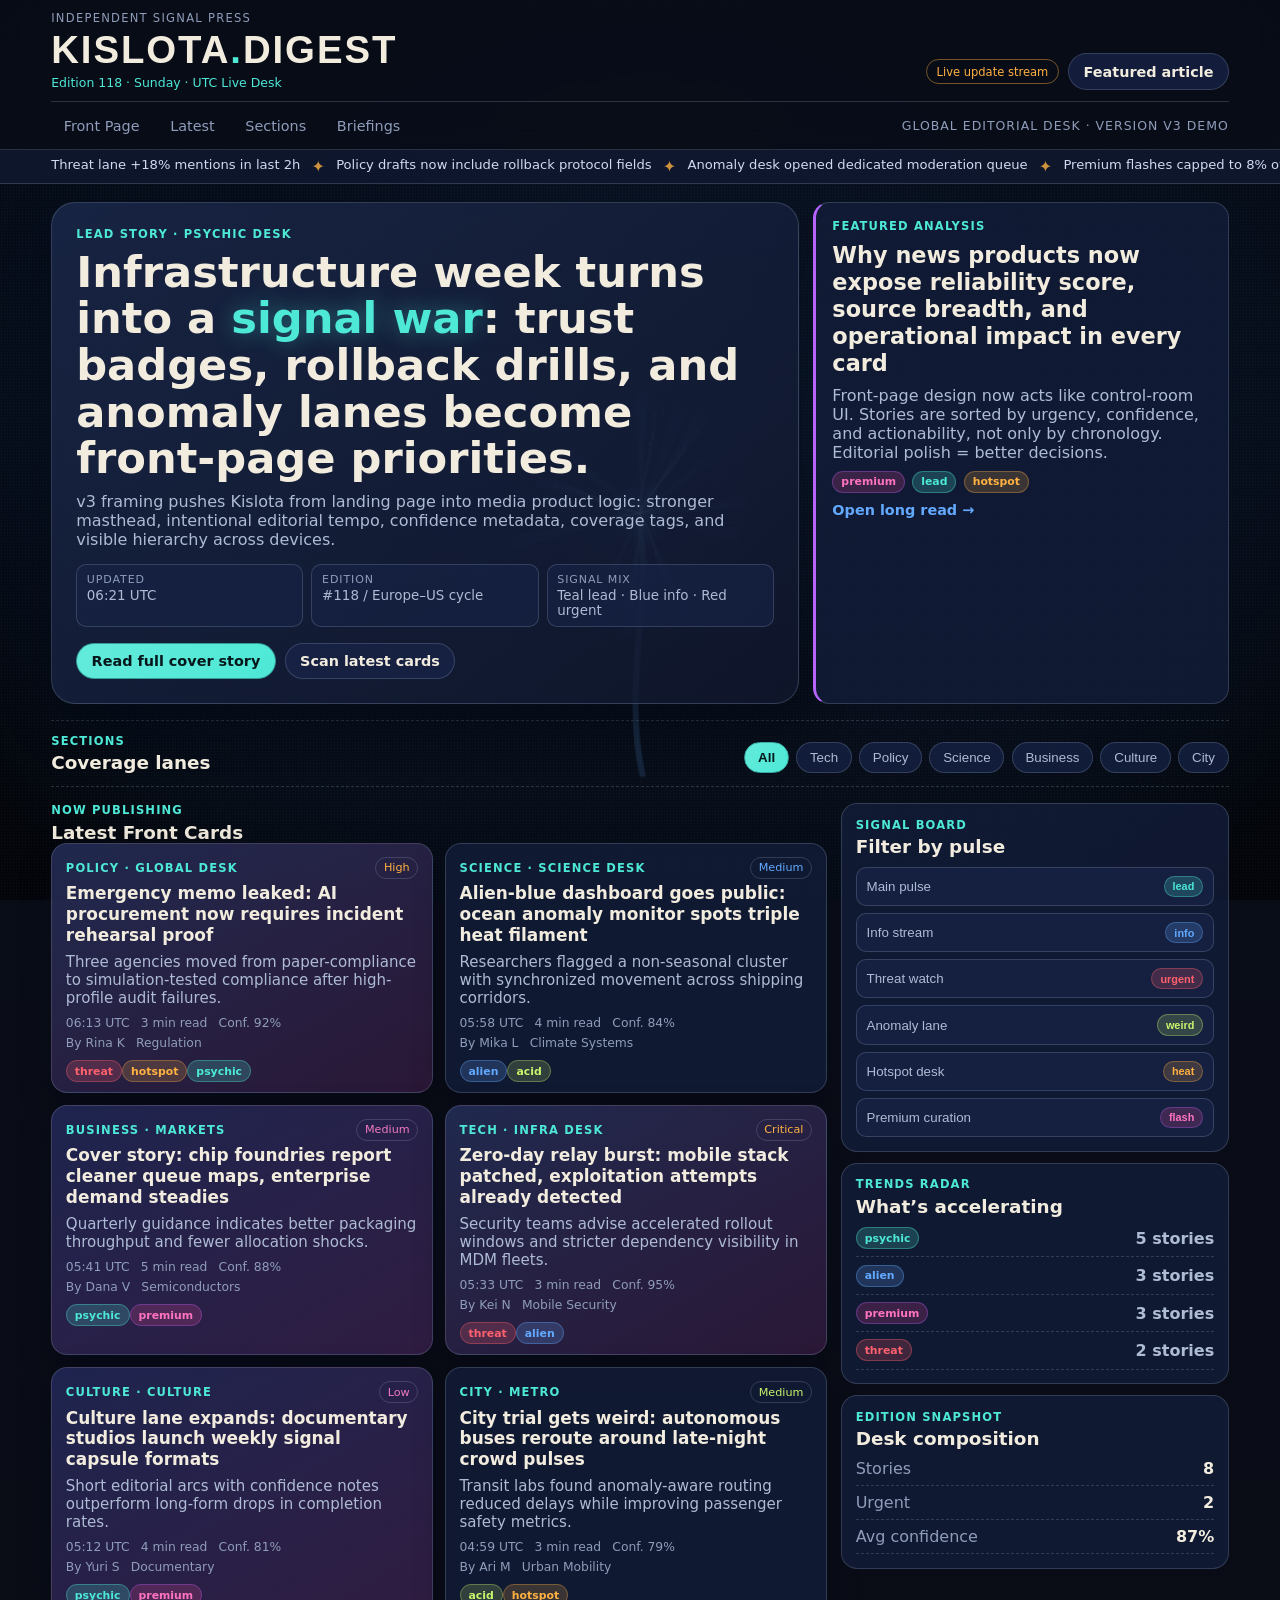
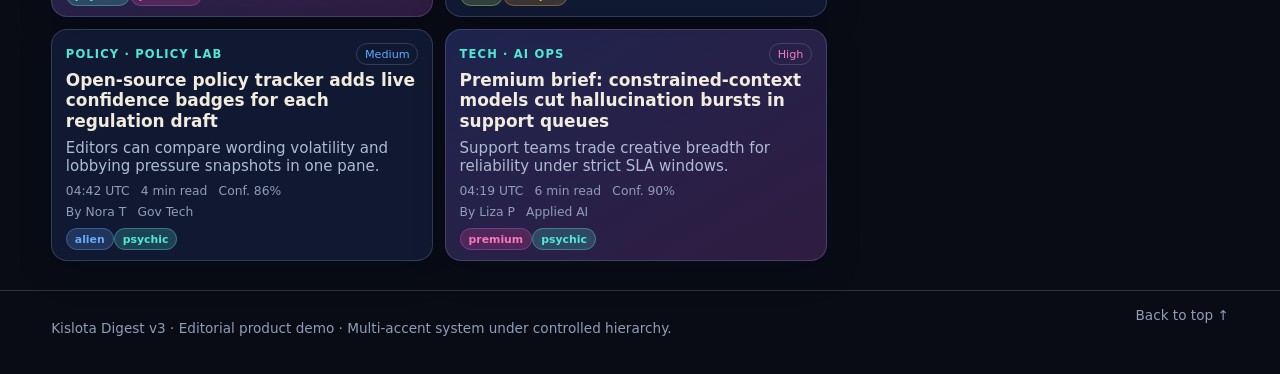
==== index.html @ f12f4a54 "feat: add signal bloom as primary home scene" ====
<!doctype html>
<html lang="en">
<head>
  <meta charset="UTF-8" />
  <meta name="viewport" content="width=device-width, initial-scale=1.0" />
  <title>Kislota Digest v3 — Editorial Front Page</title>
  <meta name="description" content="Kislota Digest v3: a branded digital magazine demo with front-page composition, signal taxonomy, and editorial rhythm." />
  <link rel="stylesheet" href="styles.css" />
</head>
<body data-bg-scene="signal-bloom" data-bg-mode="ambient" data-bg-veil="0.35">
  <div class="bg-noise" aria-hidden="true"></div>

  <header class="site-header">
    <div class="wrapper masthead">
      <a class="brand-lockup" href="#top" aria-label="Kislota Digest home">
        <span class="brand-kicker">Independent Signal Press</span>
        <span class="brand-wordmark">KISLOTA<span class="dot">.</span>DIGEST</span>
        <span class="brand-meta">Edition 118 · Sunday · UTC Live Desk</span>
      </a>

      <div class="masthead-actions">
        <span class="status-pill">Live update stream</span>
        <a class="btn btn-ghost" href="article.html">Featured article</a>
      </div>
    </div>

    <div class="wrapper strip-row">
      <nav class="top-nav" aria-label="Primary">
        <a class="nav-link" href="#front-page">Front Page</a>
        <a class="nav-link" href="#latest-grid">Latest</a>
        <a class="nav-link" href="#sections">Sections</a>
        <a class="nav-link" href="#briefings">Briefings</a>
      </nav>
      <p class="edition-note">Global editorial desk · Version v3 demo</p>
    </div>
  </header>

  <div class="ticker" aria-label="Live ticker">
    <div class="wrapper ticker-track" id="ticker-track"></div>
  </div>

  <main class="wrapper page" id="top">
    <section class="front-page" id="front-page">
      <article class="hero panel">
        <p class="kicker">Lead Story · Psychic Desk</p>
        <h1>
          Infrastructure week turns into a <span class="hero-accent">signal war</span>:
          trust badges, rollback drills, and anomaly lanes become front-page priorities.
        </h1>
        <p class="hero-deck">
          v3 framing pushes Kislota from landing page into media product logic: stronger masthead,
          intentional editorial tempo, confidence metadata, coverage tags, and visible hierarchy across devices.
        </p>

        <div class="hero-meta-grid">
          <p><span>Updated</span> 06:21 UTC</p>
          <p><span>Edition</span> #118 / Europe–US cycle</p>
          <p><span>Signal mix</span> Teal lead · Blue info · Red urgent</p>
        </div>

        <div class="hero-actions">
          <a class="btn btn-primary" href="article.html">Read full cover story</a>
          <a class="btn btn-ghost" href="#latest-grid">Scan latest cards</a>
        </div>
      </article>

      <article class="featured panel">
        <p class="kicker">Featured Analysis</p>
        <h2>Why news products now expose reliability score, source breadth, and operational impact in every card</h2>
        <p>
          Front-page design now acts like control-room UI. Stories are sorted by urgency, confidence, and actionability,
          not only by chronology. Editorial polish = better decisions.
        </p>
        <div class="meta-row">
          <span class="label premium">premium</span>
          <span class="label psychic">lead</span>
          <span class="label hotspot">hotspot</span>
        </div>
        <a class="read-more" href="article.html">Open long read →</a>
      </article>
    </section>

    <section class="sections-bar" id="sections" aria-label="Category filters">
      <div class="section-header">
        <p class="kicker">Sections</p>
        <h3>Coverage lanes</h3>
      </div>
      <div class="chips">
        <button class="chip active" data-category="All">All</button>
        <button class="chip" data-category="Tech">Tech</button>
        <button class="chip" data-category="Policy">Policy</button>
        <button class="chip" data-category="Science">Science</button>
        <button class="chip" data-category="Business">Business</button>
        <button class="chip" data-category="Culture">Culture</button>
        <button class="chip" data-category="City">City</button>
      </div>
    </section>

    <div class="main-layout">
      <section>
        <div class="section-headline">
          <p class="kicker">Now Publishing</p>
          <h3>Latest Front Cards</h3>
        </div>
        <section class="latest-grid" id="latest-grid" aria-live="polite"></section>
      </section>

      <aside class="sidebar">
        <section class="panel widget" aria-label="Signal filters">
          <p class="kicker">Signal board</p>
          <h3>Filter by pulse</h3>
          <div class="filter-list">
            <button class="filter-toggle" data-filter="psychic"><span>Main pulse</span><span class="label psychic">lead</span></button>
            <button class="filter-toggle" data-filter="alien"><span>Info stream</span><span class="label alien">info</span></button>
            <button class="filter-toggle" data-filter="threat"><span>Threat watch</span><span class="label threat">urgent</span></button>
            <button class="filter-toggle" data-filter="acid"><span>Anomaly lane</span><span class="label acid">weird</span></button>
            <button class="filter-toggle" data-filter="hotspot"><span>Hotspot desk</span><span class="label hotspot">heat</span></button>
            <button class="filter-toggle" data-filter="premium"><span>Premium curation</span><span class="label premium">flash</span></button>
          </div>
        </section>

        <section class="panel widget trends" id="briefings">
          <p class="kicker">Trends radar</p>
          <h3>What’s accelerating</h3>
          <ul id="trend-list"></ul>
        </section>

        <section class="panel widget editions">
          <p class="kicker">Edition snapshot</p>
          <h3>Desk composition</h3>
          <dl>
            <div><dt>Stories</dt><dd id="total-stories">0</dd></div>
            <div><dt>Urgent</dt><dd id="total-urgent">0</dd></div>
            <div><dt>Avg confidence</dt><dd id="avg-confidence">0%</dd></div>
          </dl>
        </section>
      </aside>
    </div>
  </main>

  <footer class="site-footer">
    <div class="wrapper footer-grid">
      <p>Kislota Digest v3 · Editorial product demo · Multi-accent system under controlled hierarchy.</p>
      <a href="#top">Back to top ↑</a>
    </div>
  </footer>

  <script src="background-engine.js"></script>
  <script src="data.js"></script>
  <script src="script.js"></script>
</body>
</html>
---- styles.css ----
:root {
  --bg: #090d18;
  --bg-soft: #121b34;
  --surface: #131d39;
  --surface-2: #182449;
  --line: rgba(170, 186, 212, 0.22);
  --line-strong: rgba(170, 186, 212, 0.45);
  --text: #aebbd4;
  --text-strong: #f2ecdf;
  --muted: #8f9dba;

  --psychic: #4de8d6;
  --alien: #63a9ff;
  --threat: #ff616e;
  --acid: #c8f56c;
  --hotspot: #ffb142;
  --violet: #b764ff;
  --magenta: #ff4f9f;

  --radius-sm: 10px;
  --radius-md: 16px;
  --radius-lg: 24px;
  --shadow: 0 18px 46px rgba(2, 6, 18, 0.45);
}

* { box-sizing: border-box; }
body {
  margin: 0;
  color: var(--text);
  font-family: Inter, "Segoe UI", system-ui, sans-serif;
  position: relative;
  background:
    radial-gradient(80% 60% at 10% 0%, color-mix(in srgb, var(--psychic) 20%, transparent), transparent 56%),
    radial-gradient(60% 50% at 94% 2%, color-mix(in srgb, var(--violet) 12%, transparent), transparent 54%),
    linear-gradient(180deg, #090d18 0%, #090c15 100%);
}

.bg-canvas {
  position: fixed;
  inset: 0;
  width: 100%;
  height: 100%;
  pointer-events: none;
  z-index: 0;
}

.bg-veil {
  --bg-veil-opacity: 0.34;
  position: fixed;
  inset: 0;
  pointer-events: none;
  z-index: 1;
  background:
    linear-gradient(180deg, rgba(4, 8, 16, calc(var(--bg-veil-opacity) + 0.04)) 0%, rgba(6, 10, 18, var(--bg-veil-opacity)) 100%),
    radial-gradient(120% 80% at 50% 14%, rgba(10, 20, 38, 0.16), rgba(8, 12, 20, 0.05) 52%, rgba(6, 10, 18, 0) 100%);
}

.bg-noise { position: fixed; inset: 0; pointer-events: none; z-index: 2; opacity: .045; background-image: radial-gradient(rgba(255,255,255,.9) .7px, transparent .7px); background-size: 3px 3px; }

.site-header,
.ticker,
main,
.site-footer {
  position: relative;
  z-index: 3;
}
.wrapper { width: min(1220px, 92vw); margin: 0 auto; }
.panel { border: 1px solid var(--line); border-radius: var(--radius-md); background: color-mix(in srgb, var(--surface) 82%, transparent); }
a { color: inherit; text-decoration: none; }

.site-header { position: sticky; top: 0; z-index: 50; backdrop-filter: blur(12px); background: color-mix(in srgb, #090d18 82%, transparent); border-bottom: 1px solid var(--line); }
.masthead { display: flex; justify-content: space-between; align-items: end; gap: 1rem; min-height: 92px; padding: .7rem 0; }
.brand-lockup { display: grid; gap: .18rem; }
.brand-kicker { font-size: .72rem; letter-spacing: .11em; text-transform: uppercase; color: var(--muted); }
.brand-wordmark { font-family: "Space Grotesk", Inter, sans-serif; font-size: clamp(1.4rem, 4vw, 2.4rem); letter-spacing: .05em; color: var(--text-strong); font-weight: 800; }
.dot { color: var(--psychic); }
.brand-meta { font-size: .78rem; color: var(--psychic); }
.masthead-actions { display: flex; align-items: center; gap: .6rem; }
.status-pill { font-size: .72rem; color: var(--hotspot); border: 1px solid color-mix(in srgb, var(--hotspot) 44%, transparent); padding: .28rem .58rem; border-radius: 999px; }

.strip-row { display: flex; justify-content: space-between; align-items: center; gap: 1rem; min-height: 48px; border-top: 1px solid var(--line); }
.top-nav { display: flex; gap: .35rem; flex-wrap: wrap; }
.nav-link { font-size: .9rem; color: var(--muted); border: 1px solid transparent; border-radius: 999px; padding: .4rem .72rem; transition: .17s ease; }
.nav-link:hover { color: var(--text-strong); border-color: var(--line-strong); background: color-mix(in srgb, var(--surface-2) 65%, transparent); }
.edition-note { margin: 0; font-size: .78rem; text-transform: uppercase; letter-spacing: .08em; color: var(--muted); }

.ticker { border-bottom: 1px solid var(--line); background: color-mix(in srgb, #121a33 75%, transparent); overflow: hidden; }
.ticker-track { display: flex; white-space: nowrap; gap: .7rem; padding: .44rem 0; animation: ticker 28s linear infinite; }
.ticker-item { font-size: .82rem; color: #d0daf1; }
.ticker-sep { color: var(--hotspot); opacity: .8; }
@keyframes ticker { from { transform: translateX(0); } to { transform: translateX(-50%); } }

.page { padding: 1.1rem 0 1.8rem; }
.front-page { display: grid; grid-template-columns: minmax(0, 1.8fr) minmax(280px, 1fr); gap: .9rem; margin-bottom: 1rem; }
.hero { padding: clamp(1rem, 2.4vw, 1.5rem); border-radius: var(--radius-lg); box-shadow: var(--shadow); background: linear-gradient(140deg, color-mix(in srgb, #1a2748 88%, transparent), color-mix(in srgb, #10172d 83%, transparent)); }
.kicker { margin: 0; font-size: .72rem; letter-spacing: .1em; text-transform: uppercase; color: var(--psychic); font-weight: 700; }
.hero h1 { margin: .5rem 0 .65rem; font-size: clamp(1.5rem, 3.7vw, 2.7rem); line-height: 1.08; color: var(--text-strong); max-width: 24ch; }
.hero-accent { color: var(--psychic); text-shadow: 0 0 22px color-mix(in srgb, var(--psychic) 40%, transparent); }
.hero-deck { margin: 0 0 .9rem; max-width: 68ch; }
.hero-meta-grid { display: grid; grid-template-columns: repeat(3, minmax(0,1fr)); gap: .5rem; margin-bottom: .95rem; }
.hero-meta-grid p { margin: 0; font-size: .84rem; border: 1px solid var(--line); border-radius: var(--radius-sm); padding: .5rem .6rem; background: color-mix(in srgb, var(--surface-2) 60%, transparent); }
.hero-meta-grid span { display: block; color: var(--muted); font-size: .69rem; text-transform: uppercase; letter-spacing: .08em; margin-bottom: .16rem; }
.hero-actions { display: flex; flex-wrap: wrap; gap: .56rem; }

.featured { padding: 1rem; display: flex; flex-direction: column; gap: .58rem; border-left: 3px solid var(--violet); }
.featured h2 { margin: 0; font-size: clamp(1.1rem, 2.5vw, 1.4rem); line-height: 1.2; color: var(--text-strong); }
.featured p { margin: 0; }
.meta-row { display: flex; flex-wrap: wrap; gap: .45rem; align-items: center; }
.read-more { color: var(--alien); font-weight: 700; font-size: .9rem; }

.section-header h3, .section-headline h3, .widget h3 { margin: .28rem 0 0; color: var(--text-strong); font-size: 1.15rem; }
.sections-bar { display: flex; justify-content: space-between; gap: 1rem; align-items: end; border-top: 1px dashed var(--line); border-bottom: 1px dashed var(--line); padding: .8rem 0; margin-bottom: 1rem; }
.chips { display: flex; flex-wrap: wrap; gap: .45rem; }
.chip { cursor: pointer; border: 1px solid var(--line); border-radius: 999px; padding: .46rem .8rem; color: var(--text); background: color-mix(in srgb, var(--surface-2) 70%, transparent); transition: .16s ease; }
.chip:hover { transform: translateY(-1px); border-color: color-mix(in srgb, var(--alien) 45%, var(--line)); }
.chip.active { background: linear-gradient(120deg, color-mix(in srgb, var(--psychic) 88%, white), var(--psychic)); color: #04171a; border-color: color-mix(in srgb, var(--psychic) 65%, #183a40); font-weight: 700; }

.main-layout { display: grid; grid-template-columns: minmax(0,2fr) minmax(290px,1fr); gap: .9rem; }
.latest-grid { display: grid; grid-template-columns: repeat(2, minmax(0,1fr)); gap: .75rem; }
.card { padding: .85rem; min-height: 230px; transition: .18s ease; box-shadow: 0 11px 30px rgba(3,8,22,.34); }
.card:hover { transform: translateY(-3px); border-color: color-mix(in srgb, var(--psychic) 45%, var(--line)); }
.card-top { display: flex; justify-content: space-between; align-items: center; gap: .5rem; margin-bottom: .3rem; }
.card h4 { margin: 0 0 .45rem; color: var(--text-strong); line-height: 1.23; font-size: 1.06rem; }
.deck { margin: 0 0 .55rem; font-size: .94rem; }
.meta-line { display: flex; flex-wrap: wrap; gap: .48rem .7rem; font-size: .77rem; color: var(--muted); margin-bottom: .4rem; }
.meta-line.compact { margin-bottom: .55rem; }
.signal-badge { font-size: .7rem; padding: .2rem .48rem; border-radius: 999px; border: 1px solid var(--line); color: var(--hotspot); }

.tone-urgent { background: linear-gradient(150deg, color-mix(in srgb, #242f5a 84%, transparent), color-mix(in srgb, #341b40 78%, transparent)); }
.tone-info .signal-badge { color: var(--alien); }
.tone-weird .signal-badge { color: var(--acid); }
.tone-premium { background: linear-gradient(150deg, color-mix(in srgb, #21295a 84%, transparent), color-mix(in srgb, #3b214e 78%, transparent)); }
.tone-premium .signal-badge { color: #f17ac1; }

.sidebar { display: grid; gap: .7rem; align-content: start; }
.widget { padding: .85rem; }
.filter-list { display: grid; gap: .45rem; margin-top: .6rem; }
.filter-toggle { display: flex; justify-content: space-between; align-items: center; gap: .6rem; cursor: pointer; border: 1px solid var(--line); border-radius: var(--radius-sm); padding: .5rem .62rem; background: color-mix(in srgb, var(--surface-2) 72%, transparent); color: var(--text); transition: .16s ease; }
.filter-toggle:hover { transform: translateY(-1px); border-color: color-mix(in srgb, var(--alien) 42%, var(--line)); }
.filter-toggle.active { border-color: color-mix(in srgb, var(--psychic) 68%, var(--line)); box-shadow: inset 0 0 0 1px color-mix(in srgb, var(--psychic) 26%, transparent); }

.trends ul { list-style: none; padding: 0; margin: .65rem 0 0; display: grid; gap: .45rem; }
.trends li { display: flex; justify-content: space-between; align-items: center; gap: .6rem; border-bottom: 1px dashed var(--line); padding-bottom: .45rem; }
.editions dl { margin: .62rem 0 0; display: grid; gap: .45rem; }
.editions div { display: flex; justify-content: space-between; border-bottom: 1px dashed var(--line); padding-bottom: .42rem; }
.editions dt { color: var(--muted); }
.editions dd { margin: 0; color: var(--text-strong); font-weight: 700; }

.label { font-size: .68rem; border-radius: 999px; padding: .22rem .5rem; border: 1px solid transparent; font-weight: 700; text-transform: lowercase; }
.psychic { color: var(--psychic); background: color-mix(in srgb, var(--psychic) 20%, transparent); border-color: color-mix(in srgb, var(--psychic) 35%, transparent); }
.alien { color: var(--alien); background: color-mix(in srgb, var(--alien) 20%, transparent); border-color: color-mix(in srgb, var(--alien) 35%, transparent); }
.threat { color: var(--threat); background: color-mix(in srgb, var(--threat) 20%, transparent); border-color: color-mix(in srgb, var(--threat) 35%, transparent); }
.acid { color: var(--acid); background: color-mix(in srgb, var(--acid) 18%, transparent); border-color: color-mix(in srgb, var(--acid) 32%, transparent); }
.hotspot { color: var(--hotspot); background: color-mix(in srgb, var(--hotspot) 18%, transparent); border-color: color-mix(in srgb, var(--hotspot) 32%, transparent); }
.premium { color: #ff74bf; background: color-mix(in srgb, var(--magenta) 18%, transparent); border-color: color-mix(in srgb, var(--violet) 32%, transparent); }

.btn { border: 1px solid var(--line); border-radius: 999px; padding: .58rem .9rem; font-size: .9rem; font-weight: 700; display: inline-flex; align-items: center; justify-content: center; gap: .4rem; transition: .16s ease; }
.btn-primary { color: #05171a; background: linear-gradient(130deg, color-mix(in srgb, var(--psychic) 88%, white), var(--psychic)); border-color: color-mix(in srgb, var(--psychic) 58%, #153740); }
.btn-primary:hover { transform: translateY(-1px); }
.btn-ghost { color: var(--text-strong); background: color-mix(in srgb, var(--surface-2) 75%, transparent); }
.btn-ghost:hover { border-color: color-mix(in srgb, var(--alien) 38%, var(--line)); }

.site-footer { border-top: 1px solid var(--line); padding: 1rem 0 1.5rem; }
.footer-grid { display: flex; justify-content: space-between; gap: 1rem; color: var(--muted); font-size: .85rem; }

.article-page { padding: 1.1rem 0 2rem; }
.article-card { padding: 1.1rem; max-width: 860px; margin: 0 auto; }
.article-card h1 { color: var(--text-strong); line-height: 1.12; margin: .45rem 0 .65rem; }
.article-deck { color: #c4d3e9; max-width: 68ch; }
.article-time { margin-left: .2rem; color: var(--muted); font-size: .8rem; }
.article-content h2 { margin: 1rem 0 .45rem; color: var(--text-strong); }
.article-content p { margin: 0; }

@media (max-width: 1040px) {
  .front-page, .main-layout { grid-template-columns: 1fr; }
  .hero-meta-grid { grid-template-columns: 1fr; }
}
@media (max-width: 760px) {
  .masthead { align-items: start; flex-direction: column; }
  .strip-row { flex-direction: column; align-items: start; padding-bottom: .5rem; }
  .top-nav { width: 100%; overflow-x: auto; flex-wrap: nowrap; }
  .latest-grid { grid-template-columns: 1fr; }
  .sections-bar { flex-direction: column; align-items: start; }
  .ticker-track { animation-duration: 36s; }
  .card { min-height: 0; }
}
@media (prefers-reduced-motion: reduce) {
  * { animation-duration: .01ms !important; transition-duration: .01ms !important; }
}
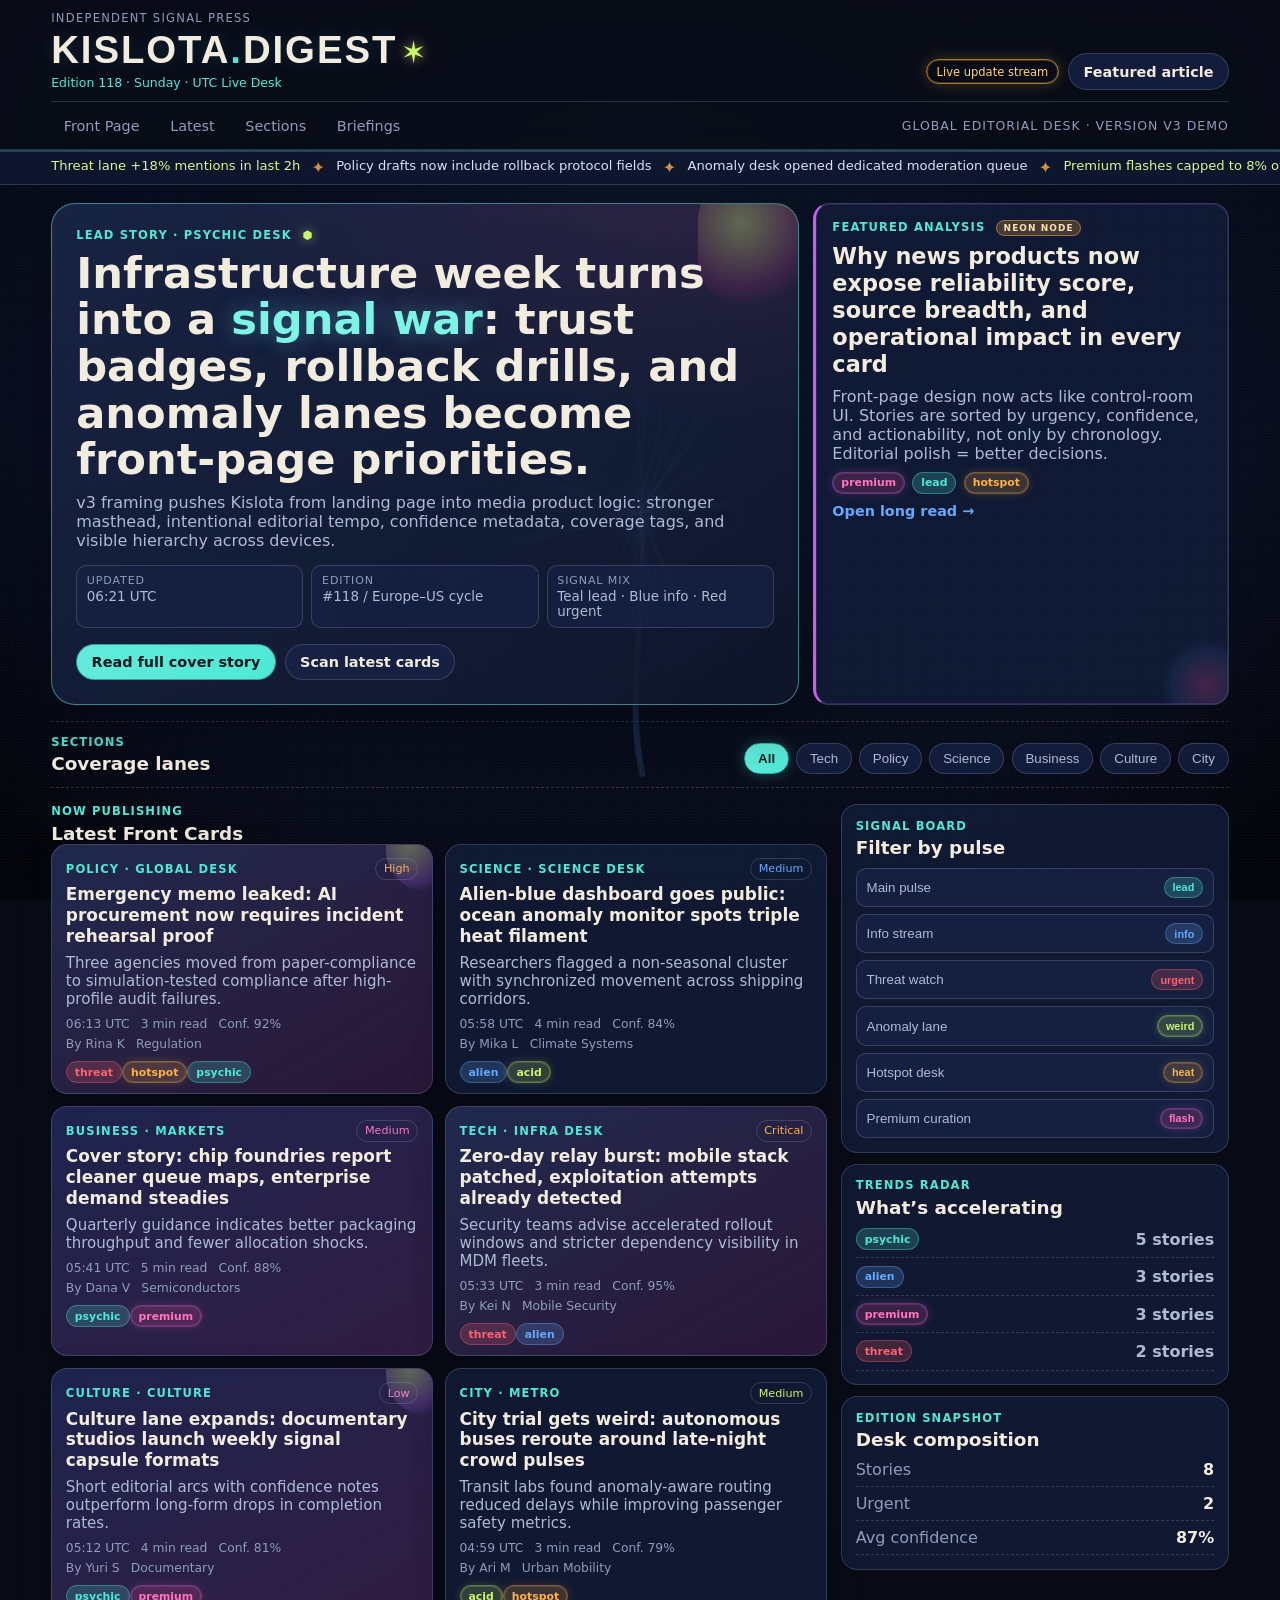
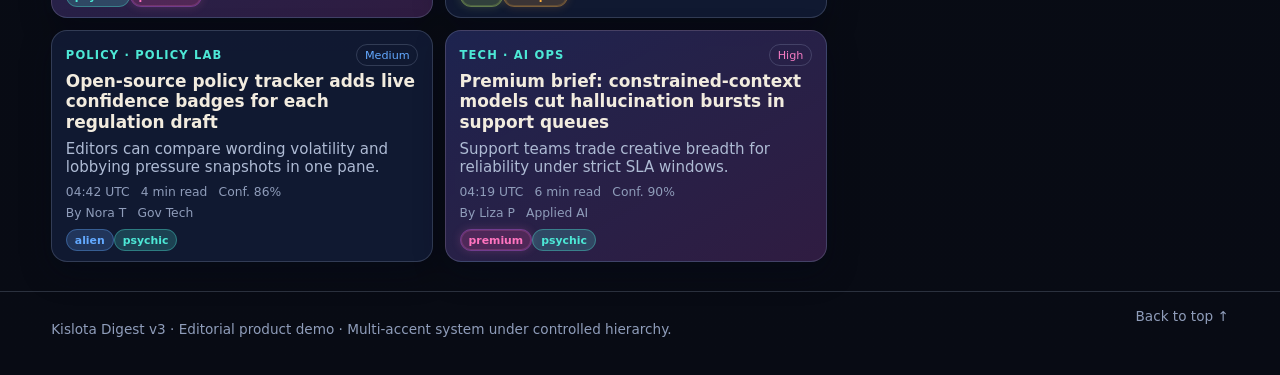
==== commit 3ca79f08: "feat: document visual dna and retune homepage accents" ====
--- a/index.html
+++ b/index.html
@@ -7,14 +7,14 @@
   <meta name="description" content="Kislota Digest v3: a branded digital magazine demo with front-page composition, signal taxonomy, and editorial rhythm." />
   <link rel="stylesheet" href="styles.css" />
 </head>
-<body data-bg-scene="signal-bloom" data-bg-mode="ambient" data-bg-veil="0.35">
+<body class="homepage" data-bg-scene="signal-bloom" data-bg-mode="ambient" data-bg-veil="0.33">
   <div class="bg-noise" aria-hidden="true"></div>
 
   <header class="site-header">
     <div class="wrapper masthead">
       <a class="brand-lockup" href="#top" aria-label="Kislota Digest home">
         <span class="brand-kicker">Independent Signal Press</span>
-        <span class="brand-wordmark">KISLOTA<span class="dot">.</span>DIGEST</span>
+        <span class="brand-wordmark">KISLOTA<span class="dot">.</span>DIGEST<span class="wordmark-pulse" aria-hidden="true">✶</span></span>
         <span class="brand-meta">Edition 118 · Sunday · UTC Live Desk</span>
       </a>
 
@@ -42,7 +42,7 @@
   <main class="wrapper page" id="top">
     <section class="front-page" id="front-page">
       <article class="hero panel">
-        <p class="kicker">Lead Story · Psychic Desk</p>
+        <p class="kicker">Lead Story · Psychic Desk <span class="kicker-blip" aria-hidden="true">⬢</span></p>
         <h1>
           Infrastructure week turns into a <span class="hero-accent">signal war</span>:
           trust badges, rollback drills, and anomaly lanes become front-page priorities.
@@ -65,7 +65,7 @@
       </article>
 
       <article class="featured panel">
-        <p class="kicker">Featured Analysis</p>
+        <p class="kicker">Featured Analysis <span class="strange-pin" aria-hidden="true">neon node</span></p>
         <h2>Why news products now expose reliability score, source breadth, and operational impact in every card</h2>
         <p>
           Front-page design now acts like control-room UI. Stories are sorted by urgency, confidence, and actionability,
--- a/styles.css
+++ b/styles.css
@@ -35,6 +35,13 @@
     linear-gradient(180deg, #090d18 0%, #090c15 100%);
 }
 
+.homepage {
+  background:
+    radial-gradient(70% 56% at 8% -2%, color-mix(in srgb, var(--psychic) 26%, transparent), transparent 58%),
+    radial-gradient(44% 42% at 92% 3%, color-mix(in srgb, var(--magenta) 14%, transparent), transparent 57%),
+    linear-gradient(180deg, #080c16 0%, #080b14 100%);
+}
+
 .bg-canvas {
   position: fixed;
   inset: 0;
@@ -73,10 +80,26 @@
 .brand-lockup { display: grid; gap: .18rem; }
 .brand-kicker { font-size: .72rem; letter-spacing: .11em; text-transform: uppercase; color: var(--muted); }
 .brand-wordmark { font-family: "Space Grotesk", Inter, sans-serif; font-size: clamp(1.4rem, 4vw, 2.4rem); letter-spacing: .05em; color: var(--text-strong); font-weight: 800; }
+.homepage .brand-wordmark {
+  text-shadow: 0 0 18px rgba(88, 214, 255, 0.16);
+}
+.wordmark-pulse {
+  display: inline-block;
+  margin-left: .36rem;
+  font-size: .62em;
+  color: var(--acid);
+  text-shadow: 0 0 12px color-mix(in srgb, var(--acid) 58%, transparent), 0 0 22px color-mix(in srgb, var(--magenta) 36%, transparent);
+  transform: translateY(-.08em);
+}
 .dot { color: var(--psychic); }
 .brand-meta { font-size: .78rem; color: var(--psychic); }
 .masthead-actions { display: flex; align-items: center; gap: .6rem; }
 .status-pill { font-size: .72rem; color: var(--hotspot); border: 1px solid color-mix(in srgb, var(--hotspot) 44%, transparent); padding: .28rem .58rem; border-radius: 999px; }
+.homepage .status-pill {
+  color: #ffd37a;
+  border-color: color-mix(in srgb, var(--hotspot) 66%, transparent);
+  box-shadow: inset 0 0 0 1px color-mix(in srgb, var(--hotspot) 24%, transparent), 0 0 15px rgba(255, 177, 66, 0.22);
+}
 
 .strip-row { display: flex; justify-content: space-between; align-items: center; gap: 1rem; min-height: 48px; border-top: 1px solid var(--line); }
 .top-nav { display: flex; gap: .35rem; flex-wrap: wrap; }
@@ -85,7 +108,15 @@
 .edition-note { margin: 0; font-size: .78rem; text-transform: uppercase; letter-spacing: .08em; color: var(--muted); }
 
 .ticker { border-bottom: 1px solid var(--line); background: color-mix(in srgb, #121a33 75%, transparent); overflow: hidden; }
+.homepage .ticker {
+  border-top: 1px solid color-mix(in srgb, var(--psychic) 28%, transparent);
+  box-shadow: inset 0 1px 0 color-mix(in srgb, var(--psychic) 22%, transparent);
+}
 .ticker-track { display: flex; white-space: nowrap; gap: .7rem; padding: .44rem 0; animation: ticker 28s linear infinite; }
+.homepage .ticker-item {
+  color: #d6e2ff;
+}
+.homepage .ticker-item:nth-child(6n + 1) { color: color-mix(in srgb, var(--acid) 72%, white); }
 .ticker-item { font-size: .82rem; color: #d0daf1; }
 .ticker-sep { color: var(--hotspot); opacity: .8; }
 @keyframes ticker { from { transform: translateX(0); } to { transform: translateX(-50%); } }
@@ -93,9 +124,38 @@
 .page { padding: 1.1rem 0 1.8rem; }
 .front-page { display: grid; grid-template-columns: minmax(0, 1.8fr) minmax(280px, 1fr); gap: .9rem; margin-bottom: 1rem; }
 .hero { padding: clamp(1rem, 2.4vw, 1.5rem); border-radius: var(--radius-lg); box-shadow: var(--shadow); background: linear-gradient(140deg, color-mix(in srgb, #1a2748 88%, transparent), color-mix(in srgb, #10172d 83%, transparent)); }
+.homepage .hero {
+  position: relative;
+  overflow: hidden;
+  border-color: color-mix(in srgb, var(--psychic) 38%, var(--line));
+  background:
+    radial-gradient(140% 90% at 102% -12%, color-mix(in srgb, var(--magenta) 13%, transparent), transparent 64%),
+    linear-gradient(140deg, color-mix(in srgb, #1a2748 88%, transparent), color-mix(in srgb, #10172d 83%, transparent));
+}
+.homepage .hero::after {
+  content: "";
+  position: absolute;
+  top: -24px;
+  right: -24px;
+  width: 124px;
+  height: 124px;
+  border-radius: 38% 62% 58% 42%;
+  background: radial-gradient(circle at 35% 35%, rgba(203, 245, 108, 0.34), rgba(255, 79, 159, 0.12) 54%, transparent 74%);
+  filter: blur(0.4px);
+  pointer-events: none;
+}
 .kicker { margin: 0; font-size: .72rem; letter-spacing: .1em; text-transform: uppercase; color: var(--psychic); font-weight: 700; }
+.kicker-blip {
+  color: var(--acid);
+  margin-left: .35rem;
+  text-shadow: 0 0 12px color-mix(in srgb, var(--acid) 60%, transparent);
+}
 .hero h1 { margin: .5rem 0 .65rem; font-size: clamp(1.5rem, 3.7vw, 2.7rem); line-height: 1.08; color: var(--text-strong); max-width: 24ch; }
 .hero-accent { color: var(--psychic); text-shadow: 0 0 22px color-mix(in srgb, var(--psychic) 40%, transparent); }
+.homepage .hero-accent {
+  color: #7df4e4;
+  text-shadow: 0 0 22px rgba(77, 232, 214, 0.34), 0 0 32px rgba(183, 100, 255, 0.16);
+}
 .hero-deck { margin: 0 0 .9rem; max-width: 68ch; }
 .hero-meta-grid { display: grid; grid-template-columns: repeat(3, minmax(0,1fr)); gap: .5rem; margin-bottom: .95rem; }
 .hero-meta-grid p { margin: 0; font-size: .84rem; border: 1px solid var(--line); border-radius: var(--radius-sm); padding: .5rem .6rem; background: color-mix(in srgb, var(--surface-2) 60%, transparent); }
@@ -103,6 +163,32 @@
 .hero-actions { display: flex; flex-wrap: wrap; gap: .56rem; }
 
 .featured { padding: 1rem; display: flex; flex-direction: column; gap: .58rem; border-left: 3px solid var(--violet); }
+.homepage .featured {
+  position: relative;
+  overflow: hidden;
+  border-left-color: color-mix(in srgb, var(--violet) 78%, var(--magenta));
+  box-shadow: inset 0 0 0 1px color-mix(in srgb, var(--violet) 16%, transparent);
+}
+.homepage .featured::before {
+  content: "";
+  position: absolute;
+  inset: auto -26px -28px auto;
+  width: 94px;
+  height: 94px;
+  border-radius: 999px;
+  background: radial-gradient(circle, rgba(255, 79, 159, 0.22), rgba(99, 169, 255, 0.08) 52%, transparent 70%);
+  pointer-events: none;
+}
+.strange-pin {
+  margin-left: .35rem;
+  padding: .12rem .4rem;
+  border-radius: 999px;
+  font-size: .56rem;
+  letter-spacing: .12em;
+  color: #ffe0a7;
+  background: color-mix(in srgb, var(--hotspot) 22%, transparent);
+  border: 1px solid color-mix(in srgb, var(--hotspot) 46%, transparent);
+}
 .featured h2 { margin: 0; font-size: clamp(1.1rem, 2.5vw, 1.4rem); line-height: 1.2; color: var(--text-strong); }
 .featured p { margin: 0; }
 .meta-row { display: flex; flex-wrap: wrap; gap: .45rem; align-items: center; }
@@ -114,10 +200,26 @@
 .chip { cursor: pointer; border: 1px solid var(--line); border-radius: 999px; padding: .46rem .8rem; color: var(--text); background: color-mix(in srgb, var(--surface-2) 70%, transparent); transition: .16s ease; }
 .chip:hover { transform: translateY(-1px); border-color: color-mix(in srgb, var(--alien) 45%, var(--line)); }
 .chip.active { background: linear-gradient(120deg, color-mix(in srgb, var(--psychic) 88%, white), var(--psychic)); color: #04171a; border-color: color-mix(in srgb, var(--psychic) 65%, #183a40); font-weight: 700; }
+.homepage .chip.active {
+  box-shadow: 0 0 14px color-mix(in srgb, var(--psychic) 30%, transparent);
+}
 
 .main-layout { display: grid; grid-template-columns: minmax(0,2fr) minmax(290px,1fr); gap: .9rem; }
 .latest-grid { display: grid; grid-template-columns: repeat(2, minmax(0,1fr)); gap: .75rem; }
 .card { padding: .85rem; min-height: 230px; transition: .18s ease; box-shadow: 0 11px 30px rgba(3,8,22,.34); }
+.homepage .latest-grid .card { position: relative; overflow: hidden; }
+.homepage .latest-grid .card:nth-child(1)::after,
+.homepage .latest-grid .card:nth-child(5)::after {
+  content: "";
+  position: absolute;
+  width: 68px;
+  height: 68px;
+  right: -22px;
+  top: -22px;
+  border-radius: 20px 60px 28px 52px;
+  background: radial-gradient(circle at 34% 34%, rgba(200, 245, 108, 0.34), rgba(183, 100, 255, 0.18) 58%, transparent 76%);
+  pointer-events: none;
+}
 .card:hover { transform: translateY(-3px); border-color: color-mix(in srgb, var(--psychic) 45%, var(--line)); }
 .card-top { display: flex; justify-content: space-between; align-items: center; gap: .5rem; margin-bottom: .3rem; }
 .card h4 { margin: 0 0 .45rem; color: var(--text-strong); line-height: 1.23; font-size: 1.06rem; }
@@ -153,6 +255,12 @@
 .acid { color: var(--acid); background: color-mix(in srgb, var(--acid) 18%, transparent); border-color: color-mix(in srgb, var(--acid) 32%, transparent); }
 .hotspot { color: var(--hotspot); background: color-mix(in srgb, var(--hotspot) 18%, transparent); border-color: color-mix(in srgb, var(--hotspot) 32%, transparent); }
 .premium { color: #ff74bf; background: color-mix(in srgb, var(--magenta) 18%, transparent); border-color: color-mix(in srgb, var(--violet) 32%, transparent); }
+
+.homepage .label.acid,
+.homepage .label.hotspot,
+.homepage .label.premium {
+  box-shadow: inset 0 0 0 1px color-mix(in srgb, currentColor 18%, transparent), 0 0 10px color-mix(in srgb, currentColor 18%, transparent);
+}
 
 .btn { border: 1px solid var(--line); border-radius: 999px; padding: .58rem .9rem; font-size: .9rem; font-weight: 700; display: inline-flex; align-items: center; justify-content: center; gap: .4rem; transition: .16s ease; }
 .btn-primary { color: #05171a; background: linear-gradient(130deg, color-mix(in srgb, var(--psychic) 88%, white), var(--psychic)); border-color: color-mix(in srgb, var(--psychic) 58%, #153740); }
@@ -183,6 +291,16 @@
   .sections-bar { flex-direction: column; align-items: start; }
   .ticker-track { animation-duration: 36s; }
   .card { min-height: 0; }
+
+  .wordmark-pulse,
+  .strange-pin { opacity: .86; }
+
+  .homepage .hero::after,
+  .homepage .featured::before,
+  .homepage .latest-grid .card:nth-child(1)::after,
+  .homepage .latest-grid .card:nth-child(5)::after {
+    display: none;
+  }
 }
 @media (prefers-reduced-motion: reduce) {
   * { animation-duration: .01ms !important; transition-duration: .01ms !important; }
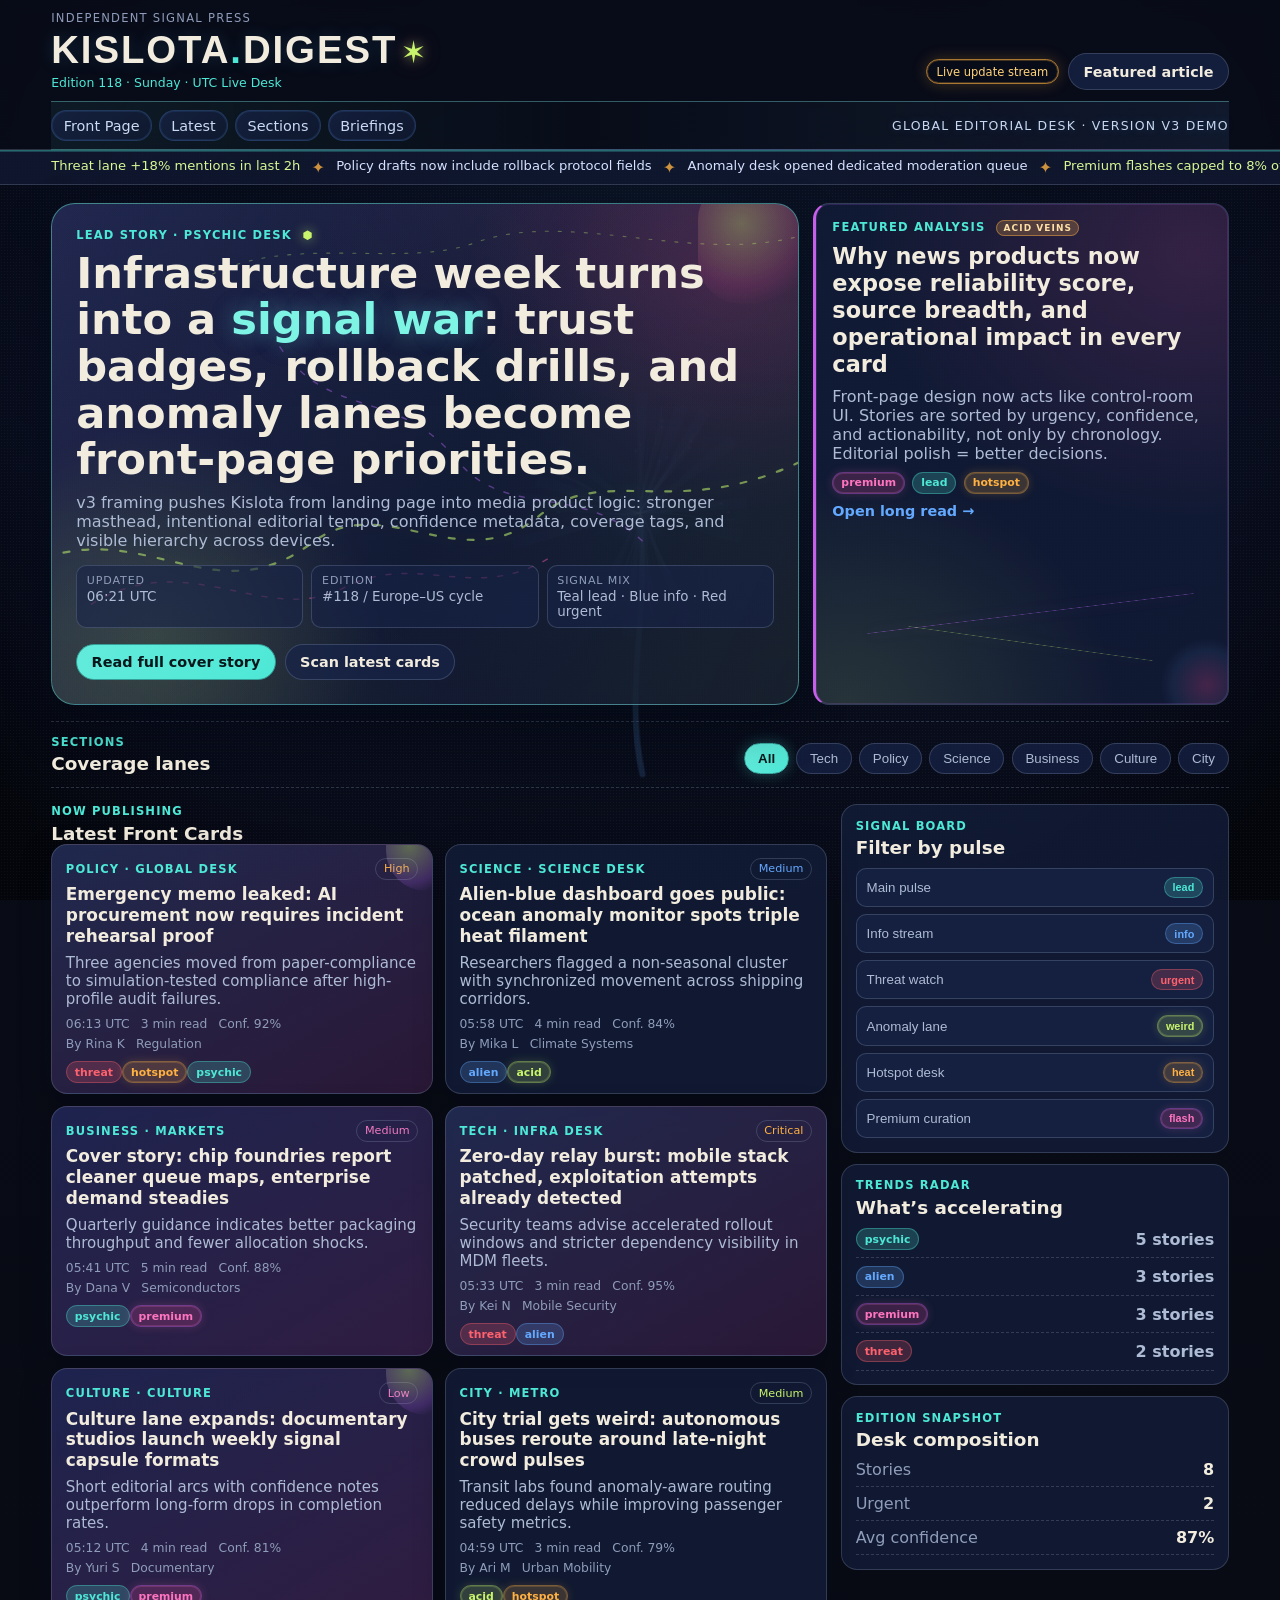
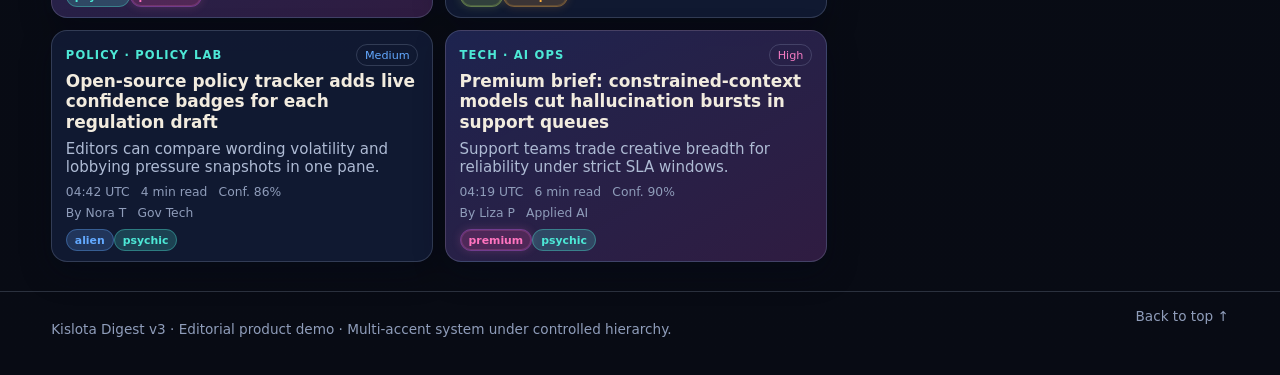
==== commit 2749fc45: "feat: add acid veins hero accent overlay" ====
--- a/index.html
+++ b/index.html
@@ -41,7 +41,15 @@
 
   <main class="wrapper page" id="top">
     <section class="front-page" id="front-page">
-      <article class="hero panel">
+      <article class="hero panel acid-veins-host">
+        <div class="acid-veins-layer" aria-hidden="true">
+          <svg class="acid-veins-svg" viewBox="0 0 720 420" preserveAspectRatio="none" focusable="false" aria-hidden="true">
+            <path class="vein vein-main" d="M-40 310 C80 250, 150 350, 250 285 C320 238, 395 316, 470 262 C540 212, 615 278, 760 198" />
+            <path class="vein vein-branch" d="M38 336 C132 286, 206 356, 282 322 C356 290, 408 338, 486 294" />
+            <path class="vein vein-branch2" d="M220 120 C268 182, 334 154, 390 214 C440 268, 512 230, 576 288" />
+            <path class="vein vein-arc" d="M144 64 C224 22, 338 56, 410 32 C502 4, 620 52, 726 26" />
+          </svg>
+        </div>
         <p class="kicker">Lead Story · Psychic Desk <span class="kicker-blip" aria-hidden="true">⬢</span></p>
         <h1>
           Infrastructure week turns into a <span class="hero-accent">signal war</span>:
@@ -64,8 +72,9 @@
         </div>
       </article>
 
-      <article class="featured panel">
-        <p class="kicker">Featured Analysis <span class="strange-pin" aria-hidden="true">neon node</span></p>
+      <article class="featured panel acid-veins-pulse">
+        <div class="acid-veins-mini" aria-hidden="true"></div>
+        <p class="kicker">Featured Analysis <span class="strange-pin" aria-hidden="true">acid veins</span></p>
         <h2>Why news products now expose reliability score, source breadth, and operational impact in every card</h2>
         <p>
           Front-page design now acts like control-room UI. Stories are sorted by urgency, confidence, and actionability,
--- a/styles.css
+++ b/styles.css
@@ -8,6 +8,7 @@
   --text: #aebbd4;
   --text-strong: #f2ecdf;
   --muted: #8f9dba;
+  --header-offset: 160px;
 
   --psychic: #4de8d6;
   --alien: #63a9ff;
@@ -35,6 +36,14 @@
     linear-gradient(180deg, #090d18 0%, #090c15 100%);
 }
 
+html {
+  scroll-padding-top: var(--header-offset);
+}
+
+:target {
+  scroll-margin-top: calc(var(--header-offset) - 10px);
+}
+
 .homepage {
   background:
     radial-gradient(70% 56% at 8% -2%, color-mix(in srgb, var(--psychic) 26%, transparent), transparent 58%),
@@ -75,7 +84,25 @@
 .panel { border: 1px solid var(--line); border-radius: var(--radius-md); background: color-mix(in srgb, var(--surface) 82%, transparent); }
 a { color: inherit; text-decoration: none; }
 
-.site-header { position: sticky; top: 0; z-index: 50; backdrop-filter: blur(12px); background: color-mix(in srgb, #090d18 82%, transparent); border-bottom: 1px solid var(--line); }
+.site-header {
+  position: sticky;
+  top: 0;
+  z-index: 50;
+  background: rgba(9, 13, 24, 0.94);
+  border-bottom: 1px solid var(--line);
+}
+
+@supports ((-webkit-backdrop-filter: blur(2px)) or (backdrop-filter: blur(2px))) {
+  .site-header {
+    background: color-mix(in srgb, #090d18 84%, transparent);
+    -webkit-backdrop-filter: saturate(108%) blur(10px);
+    backdrop-filter: saturate(108%) blur(10px);
+  }
+}
+
+.homepage .site-header {
+  box-shadow: 0 1px 0 color-mix(in srgb, var(--psychic) 16%, transparent);
+}
 .masthead { display: flex; justify-content: space-between; align-items: end; gap: 1rem; min-height: 92px; padding: .7rem 0; }
 .brand-lockup { display: grid; gap: .18rem; }
 .brand-kicker { font-size: .72rem; letter-spacing: .11em; text-transform: uppercase; color: var(--muted); }
@@ -103,9 +130,85 @@
 
 .strip-row { display: flex; justify-content: space-between; align-items: center; gap: 1rem; min-height: 48px; border-top: 1px solid var(--line); }
 .top-nav { display: flex; gap: .35rem; flex-wrap: wrap; }
-.nav-link { font-size: .9rem; color: var(--muted); border: 1px solid transparent; border-radius: 999px; padding: .4rem .72rem; transition: .17s ease; }
+.nav-link {
+  font-size: .9rem;
+  color: var(--muted);
+  border: 1px solid transparent;
+  border-radius: 999px;
+  padding: .4rem .72rem;
+  transition: color .18s ease, border-color .18s ease, background .2s ease, box-shadow .2s ease, transform .16s ease;
+  white-space: nowrap;
+}
 .nav-link:hover { color: var(--text-strong); border-color: var(--line-strong); background: color-mix(in srgb, var(--surface-2) 65%, transparent); }
+.nav-link:focus-visible {
+  outline: none;
+  color: var(--text-strong);
+  border-color: color-mix(in srgb, var(--psychic) 68%, var(--line));
+  box-shadow: 0 0 0 2px color-mix(in srgb, var(--psychic) 26%, transparent);
+}
 .edition-note { margin: 0; font-size: .78rem; text-transform: uppercase; letter-spacing: .08em; color: var(--muted); }
+
+.homepage .strip-row {
+  position: relative;
+  border-top-color: color-mix(in srgb, var(--psychic) 22%, var(--line));
+  background:
+    linear-gradient(90deg, color-mix(in srgb, var(--psychic) 7%, transparent), transparent 45%, color-mix(in srgb, var(--alien) 9%, transparent));
+}
+
+.homepage .strip-row::after {
+  content: "";
+  position: absolute;
+  left: 0;
+  right: 0;
+  bottom: -1px;
+  height: 1px;
+  background: linear-gradient(90deg,
+    color-mix(in srgb, var(--psychic) 46%, transparent),
+    color-mix(in srgb, var(--alien) 38%, transparent) 56%,
+    color-mix(in srgb, var(--violet) 34%, transparent)
+  );
+  opacity: .66;
+  pointer-events: none;
+}
+
+.homepage .top-nav {
+  gap: .42rem;
+}
+
+.homepage .nav-link {
+  color: color-mix(in srgb, #d5e5ff 84%, var(--muted));
+  border-color: color-mix(in srgb, var(--alien) 20%, transparent);
+  background: linear-gradient(145deg,
+    color-mix(in srgb, var(--surface-2) 70%, transparent),
+    color-mix(in srgb, #111b34 74%, transparent)
+  );
+  box-shadow: inset 0 0 0 1px color-mix(in srgb, var(--alien) 10%, transparent);
+}
+
+.homepage .nav-link:hover,
+.homepage .nav-link:focus-visible {
+  color: #eef8ff;
+  border-color: color-mix(in srgb, var(--psychic) 48%, var(--line));
+  background: linear-gradient(140deg,
+    color-mix(in srgb, var(--alien) 17%, var(--surface-2)),
+    color-mix(in srgb, var(--violet) 9%, #121b35)
+  );
+  box-shadow:
+    inset 0 0 0 1px color-mix(in srgb, var(--psychic) 20%, transparent),
+    0 0 16px color-mix(in srgb, var(--alien) 20%, transparent);
+  transform: translateY(-1px);
+}
+
+.homepage .nav-link:active {
+  transform: translateY(0);
+  box-shadow: inset 0 0 0 1px color-mix(in srgb, var(--psychic) 28%, transparent);
+}
+
+.homepage .edition-note {
+  color: color-mix(in srgb, #d8e7ff 78%, var(--muted));
+  letter-spacing: .1em;
+  text-shadow: 0 0 10px color-mix(in srgb, var(--alien) 24%, transparent);
+}
 
 .ticker { border-bottom: 1px solid var(--line); background: color-mix(in srgb, #121a33 75%, transparent); overflow: hidden; }
 .homepage .ticker {
@@ -129,7 +232,8 @@
   overflow: hidden;
   border-color: color-mix(in srgb, var(--psychic) 38%, var(--line));
   background:
-    radial-gradient(140% 90% at 102% -12%, color-mix(in srgb, var(--magenta) 13%, transparent), transparent 64%),
+    radial-gradient(120% 92% at 104% -12%, color-mix(in srgb, var(--magenta) 14%, transparent), transparent 62%),
+    radial-gradient(112% 96% at -12% 112%, color-mix(in srgb, var(--acid) 10%, transparent), transparent 60%),
     linear-gradient(140deg, color-mix(in srgb, #1a2748 88%, transparent), color-mix(in srgb, #10172d 83%, transparent));
 }
 .homepage .hero::after {
@@ -144,6 +248,82 @@
   filter: blur(0.4px);
   pointer-events: none;
 }
+
+.acid-veins-host > *:not(.acid-veins-layer) {
+  position: relative;
+  z-index: 2;
+}
+
+.acid-veins-layer {
+  position: absolute;
+  inset: 0;
+  z-index: 1;
+  pointer-events: none;
+  overflow: hidden;
+  opacity: .9;
+}
+
+.acid-veins-layer::before {
+  content: "";
+  position: absolute;
+  inset: 0;
+  background:
+    radial-gradient(42% 58% at 14% 86%, rgba(200, 245, 108, 0.16), transparent 72%),
+    radial-gradient(46% 62% at 90% 16%, rgba(255, 79, 159, 0.15), transparent 74%),
+    linear-gradient(115deg, rgba(183, 100, 255, 0.08), rgba(10, 16, 34, 0.03) 54%, rgba(200, 245, 108, 0.06));
+}
+
+.acid-veins-svg {
+  width: 100%;
+  height: 100%;
+  opacity: .86;
+  filter: drop-shadow(0 0 8px rgba(200, 245, 108, 0.3)) drop-shadow(0 0 14px rgba(255, 79, 159, 0.2));
+}
+
+.vein {
+  fill: none;
+  stroke-linecap: round;
+  stroke-linejoin: round;
+  vector-effect: non-scaling-stroke;
+}
+
+.vein-main {
+  stroke: rgba(198, 250, 112, 0.7);
+  stroke-width: 2.2;
+  stroke-dasharray: 6 13;
+  animation: veins-shift 8.6s linear infinite;
+}
+
+.vein-branch,
+.vein-branch2 {
+  stroke: rgba(255, 89, 176, 0.56);
+  stroke-width: 1.45;
+  stroke-dasharray: 5 11;
+  animation: veins-shift 10.8s linear infinite reverse;
+}
+
+.vein-branch2 {
+  stroke: rgba(193, 108, 255, 0.52);
+  animation-duration: 12.6s;
+}
+
+.vein-arc {
+  stroke: rgba(201, 250, 118, 0.44);
+  stroke-width: 1.1;
+  stroke-dasharray: 3 10;
+  animation: veins-flicker 5.4s steps(2, end) infinite;
+}
+
+@keyframes veins-shift {
+  from { stroke-dashoffset: 0; }
+  to { stroke-dashoffset: -220; }
+}
+
+@keyframes veins-flicker {
+  0%, 100% { opacity: .28; }
+  40% { opacity: .8; }
+  68% { opacity: .42; }
+}
 .kicker { margin: 0; font-size: .72rem; letter-spacing: .1em; text-transform: uppercase; color: var(--psychic); font-weight: 700; }
 .kicker-blip {
   color: var(--acid);
@@ -178,6 +358,39 @@
   border-radius: 999px;
   background: radial-gradient(circle, rgba(255, 79, 159, 0.22), rgba(99, 169, 255, 0.08) 52%, transparent 70%);
   pointer-events: none;
+}
+
+.acid-veins-pulse > *:not(.acid-veins-mini) {
+  position: relative;
+  z-index: 2;
+}
+
+.acid-veins-mini {
+  position: absolute;
+  inset: 0;
+  z-index: 1;
+  pointer-events: none;
+  background:
+    radial-gradient(120% 80% at 92% 10%, rgba(255, 80, 165, 0.15), transparent 66%),
+    radial-gradient(88% 62% at 8% 100%, rgba(200, 245, 108, 0.12), transparent 74%);
+}
+
+.acid-veins-mini::before,
+.acid-veins-mini::after {
+  content: "";
+  position: absolute;
+  inset: auto 8% 18% 12%;
+  border-radius: 999px;
+  border-top: 1.3px solid rgba(193, 108, 255, 0.42);
+  transform: rotate(-7deg);
+  box-shadow: 0 0 14px rgba(193, 108, 255, 0.22);
+}
+
+.acid-veins-mini::after {
+  inset: auto 18% 12% 22%;
+  border-top-color: rgba(201, 250, 118, 0.38);
+  transform: rotate(8deg);
+  box-shadow: 0 0 14px rgba(201, 250, 118, 0.2);
 }
 .strange-pin {
   margin-left: .35rem;
@@ -284,9 +497,48 @@
   .hero-meta-grid { grid-template-columns: 1fr; }
 }
 @media (max-width: 760px) {
-  .masthead { align-items: start; flex-direction: column; }
-  .strip-row { flex-direction: column; align-items: start; padding-bottom: .5rem; }
-  .top-nav { width: 100%; overflow-x: auto; flex-wrap: nowrap; }
+  :root { --header-offset: 196px; }
+
+  .masthead { align-items: start; flex-direction: column; min-height: 0; padding: .56rem 0 .4rem; }
+  .masthead-actions { width: 100%; flex-wrap: wrap; }
+  .strip-row { flex-direction: column; align-items: start; gap: .45rem; min-height: 0; padding: .35rem 0 .5rem; }
+  .top-nav {
+    width: calc(100% + 1rem);
+    margin-right: -1rem;
+    padding-right: 1rem;
+    overflow-x: auto;
+    -webkit-overflow-scrolling: touch;
+    scrollbar-width: none;
+    flex-wrap: nowrap;
+  }
+  .top-nav::-webkit-scrollbar { display: none; }
+
+  .homepage .nav-link {
+    padding: .42rem .7rem;
+    box-shadow: inset 0 0 0 1px color-mix(in srgb, var(--alien) 8%, transparent);
+  }
+
+  .homepage .nav-link:hover,
+  .homepage .nav-link:focus-visible {
+    transform: none;
+    box-shadow:
+      inset 0 0 0 1px color-mix(in srgb, var(--psychic) 18%, transparent),
+      0 0 10px color-mix(in srgb, var(--alien) 14%, transparent);
+  }
+
+  .homepage .edition-note {
+    font-size: .74rem;
+    letter-spacing: .09em;
+  }
+
+  @supports ((-webkit-backdrop-filter: blur(2px)) or (backdrop-filter: blur(2px))) {
+    .site-header {
+      -webkit-backdrop-filter: saturate(104%) blur(6px);
+      backdrop-filter: saturate(104%) blur(6px);
+      background: color-mix(in srgb, #090d18 90%, transparent);
+    }
+  }
+
   .latest-grid { grid-template-columns: 1fr; }
   .sections-bar { flex-direction: column; align-items: start; }
   .ticker-track { animation-duration: 36s; }
@@ -301,7 +553,31 @@
   .homepage .latest-grid .card:nth-child(5)::after {
     display: none;
   }
+
+  .acid-veins-layer {
+    opacity: .54;
+  }
+
+  .acid-veins-svg {
+    opacity: .62;
+  }
+
+  .acid-veins-mini::before,
+  .acid-veins-mini::after {
+    inset: auto 12% 14% 12%;
+  }
 }
 @media (prefers-reduced-motion: reduce) {
   * { animation-duration: .01ms !important; transition-duration: .01ms !important; }
-}+
+  .vein-main,
+  .vein-branch,
+  .vein-branch2,
+  .vein-arc {
+    animation: none !important;
+  }
+
+  .acid-veins-svg {
+    opacity: .58;
+  }
+}
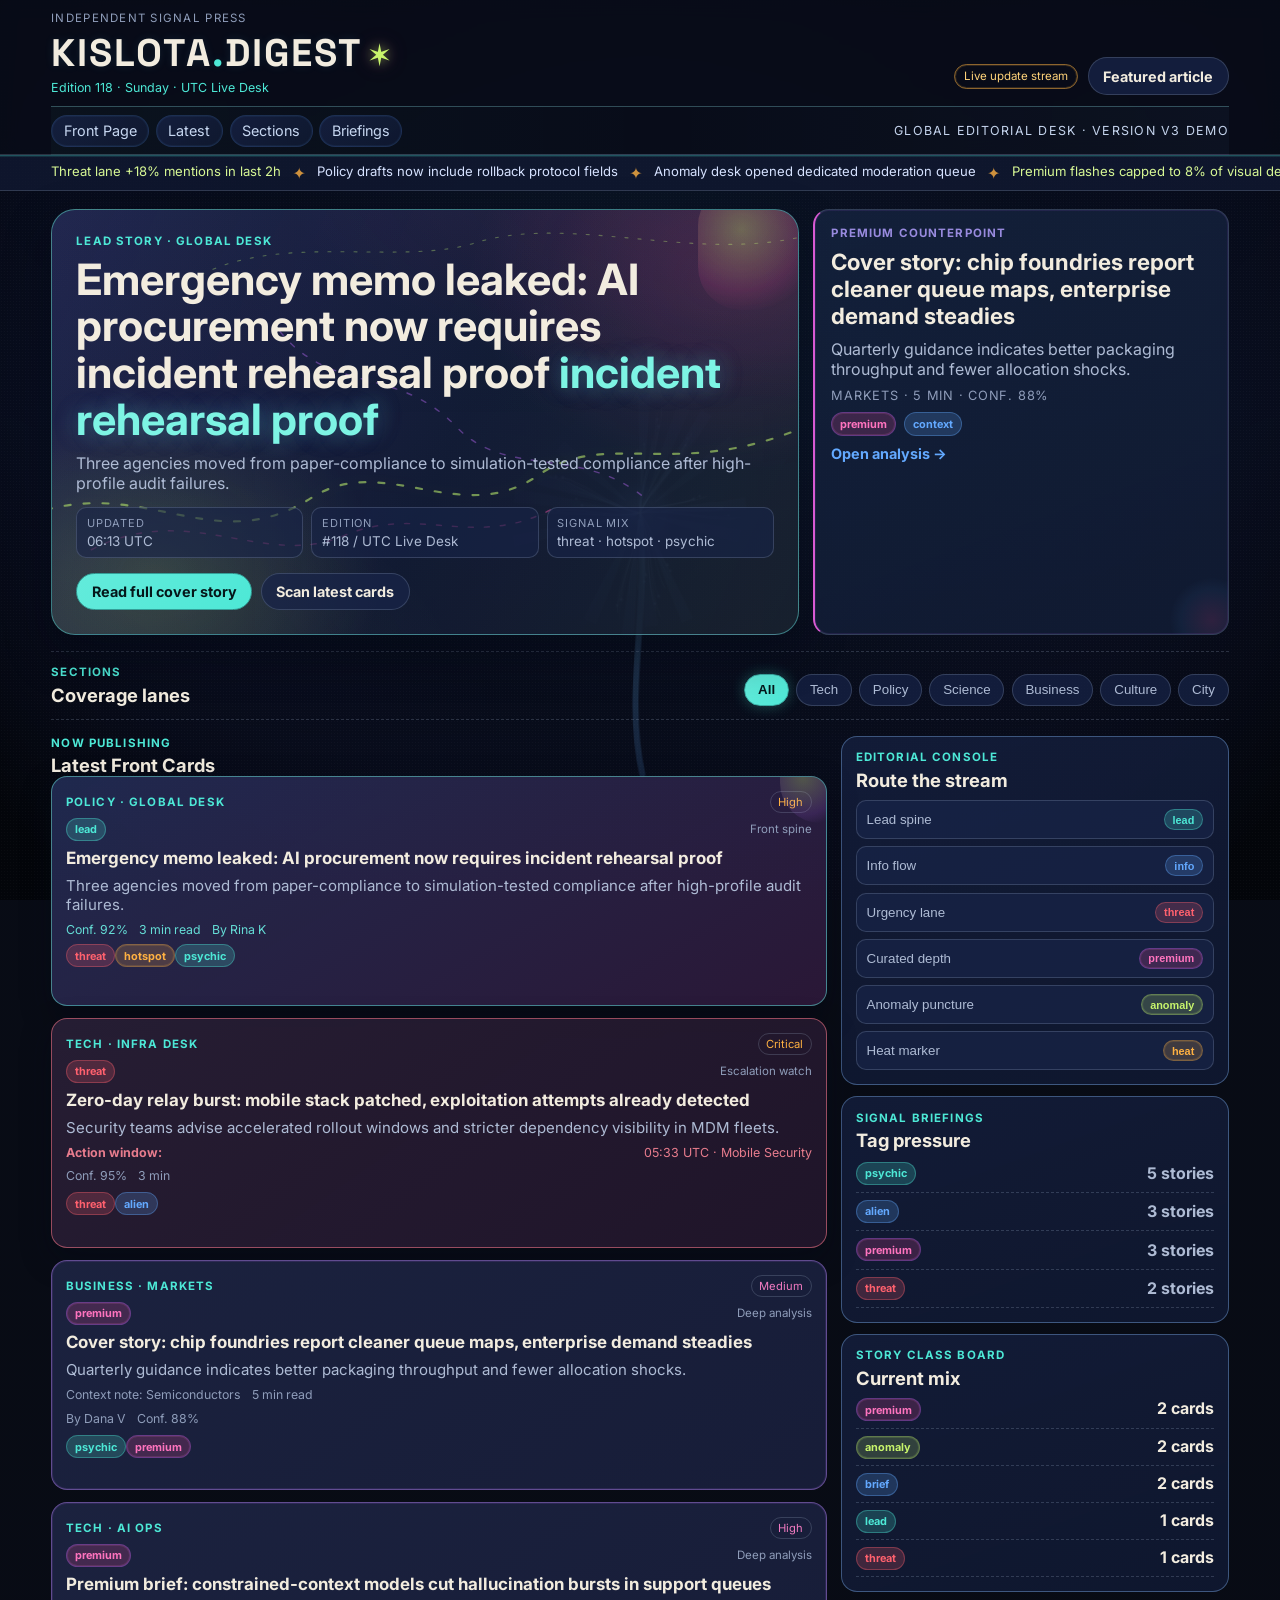
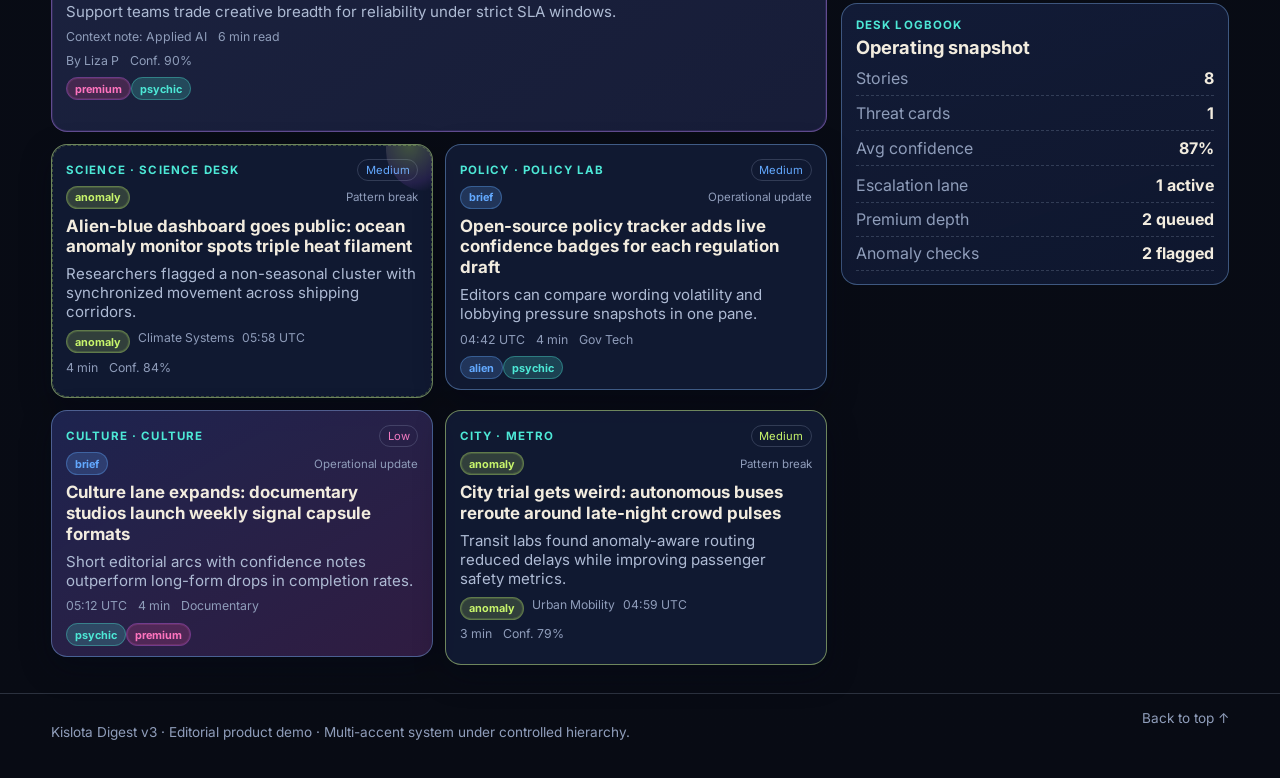
==== commit b277dce2: "feat: evolve Kislota into data-driven digest demo" ====
--- a/index.html
+++ b/index.html
@@ -5,6 +5,9 @@
   <meta name="viewport" content="width=device-width, initial-scale=1.0" />
   <title>Kislota Digest v3 — Editorial Front Page</title>
   <meta name="description" content="Kislota Digest v3: a branded digital magazine demo with front-page composition, signal taxonomy, and editorial rhythm." />
+  <link rel="preconnect" href="https://fonts.googleapis.com" />
+  <link rel="preconnect" href="https://fonts.gstatic.com" crossorigin />
+  <link href="https://fonts.googleapis.com/css2?family=Inter:wght@400;500;600;700;800&family=Space+Grotesk:wght@600;700;800&display=swap" rel="stylesheet" />
   <link rel="stylesheet" href="styles.css" />
 </head>
 <body class="homepage" data-bg-scene="signal-bloom" data-bg-mode="ambient" data-bg-veil="0.33">
@@ -20,7 +23,7 @@
 
       <div class="masthead-actions">
         <span class="status-pill">Live update stream</span>
-        <a class="btn btn-ghost" href="article.html">Featured article</a>
+        <a class="btn btn-ghost" data-masthead-featured-link href="article.html?story=3">Featured article</a>
       </div>
     </div>
 
@@ -41,7 +44,7 @@
 
   <main class="wrapper page" id="top">
     <section class="front-page" id="front-page">
-      <article class="hero panel acid-veins-host">
+      <article class="hero panel acid-veins-host" id="hero-story">
         <div class="acid-veins-layer" aria-hidden="true">
           <svg class="acid-veins-svg" viewBox="0 0 720 420" preserveAspectRatio="none" focusable="false" aria-hidden="true">
             <path class="vein vein-main" d="M-40 310 C80 250, 150 350, 250 285 C320 238, 395 316, 470 262 C540 212, 615 278, 760 198" />
@@ -50,42 +53,40 @@
             <path class="vein vein-arc" d="M144 64 C224 22, 338 56, 410 32 C502 4, 620 52, 726 26" />
           </svg>
         </div>
-        <p class="kicker">Lead Story · Psychic Desk <span class="kicker-blip" aria-hidden="true">⬢</span></p>
-        <h1>
+        <p class="kicker" data-hero-kicker>Lead Story · Psychic Desk <span class="kicker-blip" aria-hidden="true">⬢</span></p>
+        <h1 data-hero-title>
           Infrastructure week turns into a <span class="hero-accent">signal war</span>:
           trust badges, rollback drills, and anomaly lanes become front-page priorities.
         </h1>
-        <p class="hero-deck">
+        <p class="hero-deck" data-hero-deck>
           v3 framing pushes Kislota from landing page into media product logic: stronger masthead,
           intentional editorial tempo, confidence metadata, coverage tags, and visible hierarchy across devices.
         </p>
 
         <div class="hero-meta-grid">
-          <p><span>Updated</span> 06:21 UTC</p>
-          <p><span>Edition</span> #118 / Europe–US cycle</p>
-          <p><span>Signal mix</span> Teal lead · Blue info · Red urgent</p>
+          <p data-hero-meta><span>Updated</span> 06:21 UTC</p>
+          <p data-hero-meta><span>Edition</span> #118 / Europe–US cycle</p>
+          <p data-hero-meta><span>Signal mix</span> Teal lead · Blue info · Red urgent</p>
         </div>
 
         <div class="hero-actions">
-          <a class="btn btn-primary" href="article.html">Read full cover story</a>
+          <a class="btn btn-primary" data-hero-link href="article.html">Read full cover story</a>
           <a class="btn btn-ghost" href="#latest-grid">Scan latest cards</a>
         </div>
       </article>
 
-      <article class="featured panel acid-veins-pulse">
-        <div class="acid-veins-mini" aria-hidden="true"></div>
-        <p class="kicker">Featured Analysis <span class="strange-pin" aria-hidden="true">acid veins</span></p>
-        <h2>Why news products now expose reliability score, source breadth, and operational impact in every card</h2>
-        <p>
-          Front-page design now acts like control-room UI. Stories are sorted by urgency, confidence, and actionability,
-          not only by chronology. Editorial polish = better decisions.
+      <article class="featured panel" id="featured-premium">
+        <p class="kicker">Premium Counterpoint</p>
+        <h2 data-featured-title>Analysis loading…</h2>
+        <p data-featured-deck>
+          Curated depth lane for context-first reading.
         </p>
+        <p class="featured-meta" data-featured-meta>Long read desk · 6 min · Conf. 90%</p>
         <div class="meta-row">
           <span class="label premium">premium</span>
-          <span class="label psychic">lead</span>
-          <span class="label hotspot">hotspot</span>
+          <span class="label alien">context</span>
         </div>
-        <a class="read-more" href="article.html">Open long read →</a>
+        <a class="read-more" data-featured-link href="article.html">Open analysis →</a>
       </article>
     </section>
 
@@ -95,13 +96,13 @@
         <h3>Coverage lanes</h3>
       </div>
       <div class="chips">
-        <button class="chip active" data-category="All">All</button>
-        <button class="chip" data-category="Tech">Tech</button>
-        <button class="chip" data-category="Policy">Policy</button>
-        <button class="chip" data-category="Science">Science</button>
-        <button class="chip" data-category="Business">Business</button>
-        <button class="chip" data-category="Culture">Culture</button>
-        <button class="chip" data-category="City">City</button>
+        <button class="chip active" data-category="All" aria-pressed="true">All</button>
+        <button class="chip" data-category="Tech" aria-pressed="false">Tech</button>
+        <button class="chip" data-category="Policy" aria-pressed="false">Policy</button>
+        <button class="chip" data-category="Science" aria-pressed="false">Science</button>
+        <button class="chip" data-category="Business" aria-pressed="false">Business</button>
+        <button class="chip" data-category="Culture" aria-pressed="false">Culture</button>
+        <button class="chip" data-category="City" aria-pressed="false">City</button>
       </div>
     </section>
 
@@ -115,33 +116,40 @@
       </section>
 
       <aside class="sidebar">
-        <section class="panel widget" aria-label="Signal filters">
-          <p class="kicker">Signal board</p>
-          <h3>Filter by pulse</h3>
+        <section class="panel widget instrument" aria-label="Signal filters">
+          <p class="kicker">Editorial console</p>
+          <h3>Route the stream</h3>
           <div class="filter-list">
-            <button class="filter-toggle" data-filter="psychic"><span>Main pulse</span><span class="label psychic">lead</span></button>
-            <button class="filter-toggle" data-filter="alien"><span>Info stream</span><span class="label alien">info</span></button>
-            <button class="filter-toggle" data-filter="threat"><span>Threat watch</span><span class="label threat">urgent</span></button>
-            <button class="filter-toggle" data-filter="acid"><span>Anomaly lane</span><span class="label acid">weird</span></button>
-            <button class="filter-toggle" data-filter="hotspot"><span>Hotspot desk</span><span class="label hotspot">heat</span></button>
-            <button class="filter-toggle" data-filter="premium"><span>Premium curation</span><span class="label premium">flash</span></button>
+            <button class="filter-toggle" data-filter="psychic" aria-pressed="false"><span>Lead spine</span><span class="label psychic">lead</span></button>
+            <button class="filter-toggle" data-filter="alien" aria-pressed="false"><span>Info flow</span><span class="label alien">info</span></button>
+            <button class="filter-toggle" data-filter="threat" aria-pressed="false"><span>Urgency lane</span><span class="label threat">threat</span></button>
+            <button class="filter-toggle" data-filter="premium" aria-pressed="false"><span>Curated depth</span><span class="label premium">premium</span></button>
+            <button class="filter-toggle" data-filter="acid" aria-pressed="false"><span>Anomaly puncture</span><span class="label acid">anomaly</span></button>
+            <button class="filter-toggle" data-filter="hotspot" aria-pressed="false"><span>Heat marker</span><span class="label hotspot">heat</span></button>
           </div>
         </section>
 
         <section class="panel widget trends" id="briefings">
-          <p class="kicker">Trends radar</p>
-          <h3>What’s accelerating</h3>
+          <p class="kicker">Signal briefings</p>
+          <h3>Tag pressure</h3>
           <ul id="trend-list"></ul>
         </section>
 
+        <section class="panel widget class-board">
+          <p class="kicker">Story class board</p>
+          <h3>Current mix</h3>
+          <ul id="class-mix"></ul>
+        </section>
+
         <section class="panel widget editions">
-          <p class="kicker">Edition snapshot</p>
-          <h3>Desk composition</h3>
+          <p class="kicker">Desk logbook</p>
+          <h3>Operating snapshot</h3>
           <dl>
             <div><dt>Stories</dt><dd id="total-stories">0</dd></div>
-            <div><dt>Urgent</dt><dd id="total-urgent">0</dd></div>
+            <div><dt>Threat cards</dt><dd id="total-urgent">0</dd></div>
             <div><dt>Avg confidence</dt><dd id="avg-confidence">0%</dd></div>
           </dl>
+          <ul class="desk-notes" id="desk-notes"></ul>
         </section>
       </aside>
     </div>
--- a/styles.css
+++ b/styles.css
@@ -71,7 +71,7 @@
     radial-gradient(120% 80% at 50% 14%, rgba(10, 20, 38, 0.16), rgba(8, 12, 20, 0.05) 52%, rgba(6, 10, 18, 0) 100%);
 }
 
-.bg-noise { position: fixed; inset: 0; pointer-events: none; z-index: 2; opacity: .045; background-image: radial-gradient(rgba(255,255,255,.9) .7px, transparent .7px); background-size: 3px 3px; }
+.bg-noise { position: fixed; inset: 0; pointer-events: none; z-index: 2; opacity: .03; background-image: radial-gradient(rgba(255,255,255,.9) .7px, transparent .7px); background-size: 3px 3px; }
 
 .site-header,
 .ticker,
@@ -108,7 +108,7 @@
 .brand-kicker { font-size: .72rem; letter-spacing: .11em; text-transform: uppercase; color: var(--muted); }
 .brand-wordmark { font-family: "Space Grotesk", Inter, sans-serif; font-size: clamp(1.4rem, 4vw, 2.4rem); letter-spacing: .05em; color: var(--text-strong); font-weight: 800; }
 .homepage .brand-wordmark {
-  text-shadow: 0 0 18px rgba(88, 214, 255, 0.16);
+  text-shadow: 0 0 10px rgba(88, 214, 255, 0.1);
 }
 .wordmark-pulse {
   display: inline-block;
@@ -124,8 +124,8 @@
 .status-pill { font-size: .72rem; color: var(--hotspot); border: 1px solid color-mix(in srgb, var(--hotspot) 44%, transparent); padding: .28rem .58rem; border-radius: 999px; }
 .homepage .status-pill {
   color: #ffd37a;
-  border-color: color-mix(in srgb, var(--hotspot) 66%, transparent);
-  box-shadow: inset 0 0 0 1px color-mix(in srgb, var(--hotspot) 24%, transparent), 0 0 15px rgba(255, 177, 66, 0.22);
+  border-color: color-mix(in srgb, var(--hotspot) 54%, transparent);
+  box-shadow: inset 0 0 0 1px color-mix(in srgb, var(--hotspot) 16%, transparent);
 }
 
 .strip-row { display: flex; justify-content: space-between; align-items: center; gap: 1rem; min-height: 48px; border-top: 1px solid var(--line); }
@@ -150,9 +150,8 @@
 
 .homepage .strip-row {
   position: relative;
-  border-top-color: color-mix(in srgb, var(--psychic) 22%, var(--line));
-  background:
-    linear-gradient(90deg, color-mix(in srgb, var(--psychic) 7%, transparent), transparent 45%, color-mix(in srgb, var(--alien) 9%, transparent));
+  border-top-color: color-mix(in srgb, var(--psychic) 14%, var(--line));
+  background: linear-gradient(90deg, color-mix(in srgb, var(--psychic) 3%, transparent), transparent 52%, color-mix(in srgb, var(--alien) 4%, transparent));
 }
 
 .homepage .strip-row::after {
@@ -163,11 +162,11 @@
   bottom: -1px;
   height: 1px;
   background: linear-gradient(90deg,
-    color-mix(in srgb, var(--psychic) 46%, transparent),
-    color-mix(in srgb, var(--alien) 38%, transparent) 56%,
-    color-mix(in srgb, var(--violet) 34%, transparent)
+    color-mix(in srgb, var(--psychic) 24%, transparent),
+    color-mix(in srgb, var(--alien) 20%, transparent) 56%,
+    color-mix(in srgb, var(--violet) 16%, transparent)
   );
-  opacity: .66;
+  opacity: .42;
   pointer-events: none;
 }
 
@@ -176,26 +175,24 @@
 }
 
 .homepage .nav-link {
-  color: color-mix(in srgb, #d5e5ff 84%, var(--muted));
-  border-color: color-mix(in srgb, var(--alien) 20%, transparent);
+  color: color-mix(in srgb, #d5e5ff 80%, var(--muted));
+  border-color: color-mix(in srgb, var(--alien) 14%, transparent);
   background: linear-gradient(145deg,
-    color-mix(in srgb, var(--surface-2) 70%, transparent),
-    color-mix(in srgb, #111b34 74%, transparent)
+    color-mix(in srgb, var(--surface-2) 74%, transparent),
+    color-mix(in srgb, #111b34 78%, transparent)
   );
-  box-shadow: inset 0 0 0 1px color-mix(in srgb, var(--alien) 10%, transparent);
+  box-shadow: inset 0 0 0 1px color-mix(in srgb, var(--alien) 6%, transparent);
 }
 
 .homepage .nav-link:hover,
 .homepage .nav-link:focus-visible {
   color: #eef8ff;
-  border-color: color-mix(in srgb, var(--psychic) 48%, var(--line));
+  border-color: color-mix(in srgb, var(--psychic) 34%, var(--line));
   background: linear-gradient(140deg,
-    color-mix(in srgb, var(--alien) 17%, var(--surface-2)),
-    color-mix(in srgb, var(--violet) 9%, #121b35)
+    color-mix(in srgb, var(--alien) 10%, var(--surface-2)),
+    color-mix(in srgb, var(--violet) 5%, #121b35)
   );
-  box-shadow:
-    inset 0 0 0 1px color-mix(in srgb, var(--psychic) 20%, transparent),
-    0 0 16px color-mix(in srgb, var(--alien) 20%, transparent);
+  box-shadow: inset 0 0 0 1px color-mix(in srgb, var(--psychic) 14%, transparent);
   transform: translateY(-1px);
 }
 
@@ -205,15 +202,14 @@
 }
 
 .homepage .edition-note {
-  color: color-mix(in srgb, #d8e7ff 78%, var(--muted));
+  color: color-mix(in srgb, #d8e7ff 74%, var(--muted));
   letter-spacing: .1em;
-  text-shadow: 0 0 10px color-mix(in srgb, var(--alien) 24%, transparent);
 }
 
 .ticker { border-bottom: 1px solid var(--line); background: color-mix(in srgb, #121a33 75%, transparent); overflow: hidden; }
 .homepage .ticker {
-  border-top: 1px solid color-mix(in srgb, var(--psychic) 28%, transparent);
-  box-shadow: inset 0 1px 0 color-mix(in srgb, var(--psychic) 22%, transparent);
+  border-top: 1px solid color-mix(in srgb, var(--psychic) 16%, transparent);
+  box-shadow: inset 0 1px 0 color-mix(in srgb, var(--psychic) 12%, transparent);
 }
 .ticker-track { display: flex; white-space: nowrap; gap: .7rem; padding: .44rem 0; animation: ticker 28s linear infinite; }
 .homepage .ticker-item {
@@ -346,17 +342,17 @@
 .homepage .featured {
   position: relative;
   overflow: hidden;
-  border-left-color: color-mix(in srgb, var(--violet) 78%, var(--magenta));
-  box-shadow: inset 0 0 0 1px color-mix(in srgb, var(--violet) 16%, transparent);
+  border-left-color: color-mix(in srgb, var(--violet) 54%, var(--magenta));
+  box-shadow: inset 0 0 0 1px color-mix(in srgb, var(--violet) 10%, transparent);
 }
 .homepage .featured::before {
   content: "";
   position: absolute;
   inset: auto -26px -28px auto;
-  width: 94px;
-  height: 94px;
+  width: 84px;
+  height: 84px;
   border-radius: 999px;
-  background: radial-gradient(circle, rgba(255, 79, 159, 0.22), rgba(99, 169, 255, 0.08) 52%, transparent 70%);
+  background: radial-gradient(circle, rgba(255, 79, 159, 0.13), rgba(99, 169, 255, 0.05) 52%, transparent 72%);
   pointer-events: none;
 }
 
@@ -371,8 +367,8 @@
   z-index: 1;
   pointer-events: none;
   background:
-    radial-gradient(120% 80% at 92% 10%, rgba(255, 80, 165, 0.15), transparent 66%),
-    radial-gradient(88% 62% at 8% 100%, rgba(200, 245, 108, 0.12), transparent 74%);
+    radial-gradient(120% 80% at 92% 10%, rgba(255, 80, 165, 0.08), transparent 68%),
+    radial-gradient(88% 62% at 8% 100%, rgba(200, 245, 108, 0.06), transparent 76%);
 }
 
 .acid-veins-mini::before,
@@ -381,16 +377,14 @@
   position: absolute;
   inset: auto 8% 18% 12%;
   border-radius: 999px;
-  border-top: 1.3px solid rgba(193, 108, 255, 0.42);
+  border-top: 1px solid rgba(193, 108, 255, 0.26);
   transform: rotate(-7deg);
-  box-shadow: 0 0 14px rgba(193, 108, 255, 0.22);
 }
 
 .acid-veins-mini::after {
   inset: auto 18% 12% 22%;
-  border-top-color: rgba(201, 250, 118, 0.38);
+  border-top-color: rgba(201, 250, 118, 0.24);
   transform: rotate(8deg);
-  box-shadow: 0 0 14px rgba(201, 250, 118, 0.2);
 }
 .strange-pin {
   margin-left: .35rem;
@@ -412,14 +406,44 @@
 .chips { display: flex; flex-wrap: wrap; gap: .45rem; }
 .chip { cursor: pointer; border: 1px solid var(--line); border-radius: 999px; padding: .46rem .8rem; color: var(--text); background: color-mix(in srgb, var(--surface-2) 70%, transparent); transition: .16s ease; }
 .chip:hover { transform: translateY(-1px); border-color: color-mix(in srgb, var(--alien) 45%, var(--line)); }
+.chip:focus-visible,
+.filter-toggle:focus-visible,
+.read-more:focus-visible,
+.btn:focus-visible {
+  outline: 2px solid color-mix(in srgb, var(--psychic) 68%, transparent);
+  outline-offset: 2px;
+}
 .chip.active { background: linear-gradient(120deg, color-mix(in srgb, var(--psychic) 88%, white), var(--psychic)); color: #04171a; border-color: color-mix(in srgb, var(--psychic) 65%, #183a40); font-weight: 700; }
 .homepage .chip.active {
   box-shadow: 0 0 14px color-mix(in srgb, var(--psychic) 30%, transparent);
 }
 
 .main-layout { display: grid; grid-template-columns: minmax(0,2fr) minmax(290px,1fr); gap: .9rem; }
-.latest-grid { display: grid; grid-template-columns: repeat(2, minmax(0,1fr)); gap: .75rem; }
-.card { padding: .85rem; min-height: 230px; transition: .18s ease; box-shadow: 0 11px 30px rgba(3,8,22,.34); }
+.latest-grid { display: grid; grid-template-columns: repeat(2, minmax(0,1fr)); gap: .75rem; align-items: start; }
+.card { min-height: 230px; transition: .18s ease; box-shadow: 0 11px 30px rgba(3,8,22,.34); }
+
+.latest-grid .span-major,
+.latest-grid .span-wide {
+  grid-column: 1 / -1;
+}
+
+.latest-grid .span-dense {
+  min-height: 185px;
+}
+
+.latest-grid .span-puncture {
+  position: relative;
+}
+
+.latest-grid .span-puncture::before {
+  content: "";
+  position: absolute;
+  inset: 0;
+  border: 1px dashed color-mix(in srgb, var(--acid) 46%, transparent);
+  border-radius: inherit;
+  pointer-events: none;
+  opacity: .55;
+}
 .homepage .latest-grid .card { position: relative; overflow: hidden; }
 .homepage .latest-grid .card:nth-child(1)::after,
 .homepage .latest-grid .card:nth-child(5)::after {
@@ -430,10 +454,38 @@
   right: -22px;
   top: -22px;
   border-radius: 20px 60px 28px 52px;
-  background: radial-gradient(circle at 34% 34%, rgba(200, 245, 108, 0.34), rgba(183, 100, 255, 0.18) 58%, transparent 76%);
+  background: radial-gradient(circle at 34% 34%, rgba(200, 245, 108, 0.26), rgba(183, 100, 255, 0.12) 58%, transparent 76%);
   pointer-events: none;
 }
-.card:hover { transform: translateY(-3px); border-color: color-mix(in srgb, var(--psychic) 45%, var(--line)); }
+
+.card-link {
+  display: flex;
+  flex-direction: column;
+  height: 100%;
+  padding: .85rem;
+  border-radius: inherit;
+  transition: transform .18s ease, box-shadow .18s ease, background .18s ease;
+}
+
+.card:hover,
+.card:focus-within {
+  border-color: color-mix(in srgb, var(--psychic) 34%, var(--line));
+}
+
+.card:hover .card-link,
+.card:focus-within .card-link {
+  transform: translateY(-2px);
+}
+
+.card-link:focus-visible {
+  outline: none;
+  box-shadow: 0 0 0 2px color-mix(in srgb, var(--psychic) 36%, transparent);
+  background: color-mix(in srgb, var(--surface-2) 18%, transparent);
+}
+
+.card-link:active {
+  transform: translateY(0);
+}
 .card-top { display: flex; justify-content: space-between; align-items: center; gap: .5rem; margin-bottom: .3rem; }
 .card h4 { margin: 0 0 .45rem; color: var(--text-strong); line-height: 1.23; font-size: 1.06rem; }
 .deck { margin: 0 0 .55rem; font-size: .94rem; }
@@ -456,6 +508,31 @@
 
 .trends ul { list-style: none; padding: 0; margin: .65rem 0 0; display: grid; gap: .45rem; }
 .trends li { display: flex; justify-content: space-between; align-items: center; gap: .6rem; border-bottom: 1px dashed var(--line); padding-bottom: .45rem; }
+.trend-empty { border-bottom: none; color: var(--muted); }
+
+.empty-state {
+  grid-column: 1 / -1;
+  min-height: 210px;
+  padding: 1rem;
+  display: flex;
+  flex-direction: column;
+  justify-content: center;
+  gap: .4rem;
+  border-style: dashed;
+}
+
+.empty-state h4 {
+  margin: 0;
+  color: var(--text-strong);
+}
+
+.empty-state h4 span {
+  color: var(--psychic);
+}
+
+.empty-state p {
+  margin: 0;
+}
 .editions dl { margin: .62rem 0 0; display: grid; gap: .45rem; }
 .editions div { display: flex; justify-content: space-between; border-bottom: 1px dashed var(--line); padding-bottom: .42rem; }
 .editions dt { color: var(--muted); }
@@ -472,7 +549,7 @@
 .homepage .label.acid,
 .homepage .label.hotspot,
 .homepage .label.premium {
-  box-shadow: inset 0 0 0 1px color-mix(in srgb, currentColor 18%, transparent), 0 0 10px color-mix(in srgb, currentColor 18%, transparent);
+  box-shadow: inset 0 0 0 1px color-mix(in srgb, currentColor 14%, transparent);
 }
 
 .btn { border: 1px solid var(--line); border-radius: 999px; padding: .58rem .9rem; font-size: .9rem; font-weight: 700; display: inline-flex; align-items: center; justify-content: center; gap: .4rem; transition: .16s ease; }
@@ -484,13 +561,309 @@
 .site-footer { border-top: 1px solid var(--line); padding: 1rem 0 1.5rem; }
 .footer-grid { display: flex; justify-content: space-between; gap: 1rem; color: var(--muted); font-size: .85rem; }
 
+.article-header {
+  border-bottom-color: color-mix(in srgb, var(--psychic) 14%, var(--line));
+}
+
+.article-header .brand-kicker {
+  color: color-mix(in srgb, var(--muted) 78%, var(--psychic));
+}
+
+.article-header .brand-wordmark {
+  font-size: clamp(1.2rem, 3.3vw, 2rem);
+  letter-spacing: .08em;
+}
+
 .article-page { padding: 1.1rem 0 2rem; }
-.article-card { padding: 1.1rem; max-width: 860px; margin: 0 auto; }
-.article-card h1 { color: var(--text-strong); line-height: 1.12; margin: .45rem 0 .65rem; }
+.article-card {
+  position: relative;
+  padding: 1.15rem;
+  max-width: 860px;
+  margin: 0 auto;
+  border-color: color-mix(in srgb, var(--line) 80%, var(--psychic));
+  background:
+    linear-gradient(180deg, color-mix(in srgb, #101a30 82%, transparent), color-mix(in srgb, #0d1528 85%, transparent));
+}
+
+.article-card::before {
+  content: "";
+  position: absolute;
+  left: 1.15rem;
+  right: 1.15rem;
+  top: 0;
+  height: 2px;
+  background: linear-gradient(90deg, color-mix(in srgb, var(--psychic) 42%, transparent), color-mix(in srgb, var(--alien) 26%, transparent), transparent 84%);
+  opacity: .68;
+}
+
+.article-card h1 { color: var(--text-strong); line-height: 1.12; margin: .45rem 0 .65rem; max-width: 24ch; }
 .article-deck { color: #c4d3e9; max-width: 68ch; }
 .article-time { margin-left: .2rem; color: var(--muted); font-size: .8rem; }
-.article-content h2 { margin: 1rem 0 .45rem; color: var(--text-strong); }
-.article-content p { margin: 0; }
+.article-content h2 { margin: 1rem 0 .45rem; color: var(--text-strong); font-size: clamp(1.02rem, 2vw, 1.26rem); }
+.article-content p { margin: 0; max-width: 70ch; line-height: 1.65; }
+
+.reading-progress {
+  position: sticky;
+  top: calc(var(--header-offset) - 3px);
+  height: 2px;
+  z-index: 8;
+  margin: 0 auto .5rem;
+  max-width: 860px;
+  background: color-mix(in srgb, var(--line) 70%, transparent);
+}
+
+.reading-progress span {
+  display: block;
+  height: 100%;
+  width: 100%;
+  transform-origin: left center;
+  transform: scaleX(0);
+  background: linear-gradient(90deg, color-mix(in srgb, var(--alien) 58%, var(--psychic)), color-mix(in srgb, var(--psychic) 68%, transparent));
+}
+
+.article-block {
+  margin: .75rem 0;
+}
+
+.article-callout,
+.article-signal-note {
+  border: 1px solid var(--line);
+  border-radius: 10px;
+  padding: .62rem .72rem;
+  background: color-mix(in srgb, var(--surface-2) 54%, transparent);
+}
+
+.article-callout {
+  border-color: color-mix(in srgb, var(--alien) 28%, var(--line));
+}
+
+.article-signal-note {
+  border-color: color-mix(in srgb, var(--psychic) 26%, var(--line));
+  color: color-mix(in srgb, var(--muted) 85%, #b7d7ff);
+}
+
+.article-quote {
+  margin: .88rem 0;
+  padding-left: .8rem;
+  border-left: 2px solid color-mix(in srgb, var(--alien) 45%, var(--line));
+}
+
+.article-quote p {
+  font-style: italic;
+}
+
+.article-quote cite {
+  display: block;
+  margin-top: .35rem;
+  font-size: .8rem;
+  color: var(--muted);
+}
+
+.article-list {
+  margin: .78rem 0;
+  padding-left: 1.1rem;
+  display: grid;
+  gap: .28rem;
+}
+
+/* Sprint B: class-aware cards + calmer premium + editorial instruments */
+.featured {
+  border-left: 2px solid color-mix(in srgb, var(--alien) 34%, var(--line));
+  background: linear-gradient(160deg, color-mix(in srgb, #15233f 82%, transparent), color-mix(in srgb, #111c34 88%, transparent));
+  box-shadow: inset 0 0 0 1px color-mix(in srgb, var(--alien) 8%, transparent);
+}
+
+.featured .kicker { color: color-mix(in srgb, var(--magenta) 34%, var(--alien)); }
+.featured .featured-meta {
+  margin: 0;
+  color: var(--muted);
+  font-size: .8rem;
+  text-transform: uppercase;
+  letter-spacing: .06em;
+}
+
+.card-class-mark {
+  display: flex;
+  justify-content: space-between;
+  align-items: center;
+  gap: .45rem;
+  margin-bottom: .42rem;
+}
+
+.card-class-mark small {
+  color: var(--muted);
+  font-size: .72rem;
+}
+
+.class-lead { border-color: color-mix(in srgb, var(--psychic) 38%, var(--line)); }
+.class-lead .meta-line.emphasis { color: color-mix(in srgb, var(--psychic) 75%, var(--text)); }
+
+.class-threat {
+  border-color: color-mix(in srgb, var(--threat) 44%, var(--line));
+  background: linear-gradient(145deg, color-mix(in srgb, #2a2038 88%, transparent), color-mix(in srgb, #24172d 84%, transparent));
+}
+
+.alert-row {
+  display: flex;
+  justify-content: space-between;
+  gap: .55rem;
+  margin-bottom: .45rem;
+  font-size: .78rem;
+  color: color-mix(in srgb, var(--threat) 70%, var(--text));
+}
+
+.class-premium {
+  border-color: color-mix(in srgb, var(--violet) 30%, var(--line));
+  background: linear-gradient(145deg, color-mix(in srgb, #1f2747 84%, transparent), color-mix(in srgb, #1a213f 84%, transparent));
+}
+
+.class-anomaly {
+  border-color: color-mix(in srgb, var(--acid) 28%, var(--line));
+}
+
+.anomaly-row {
+  display: flex;
+  flex-wrap: wrap;
+  gap: .38rem .5rem;
+  margin-bottom: .42rem;
+  color: var(--muted);
+  font-size: .76rem;
+}
+
+.class-brief {
+  border-color: color-mix(in srgb, var(--alien) 28%, var(--line));
+}
+
+.accent-hero {
+  border-color: color-mix(in srgb, var(--psychic) 40%, var(--line));
+}
+
+.accent-featured {
+  border-color: color-mix(in srgb, var(--violet) 32%, var(--line));
+  box-shadow: inset 0 0 0 1px color-mix(in srgb, var(--violet) 12%, transparent);
+}
+
+.accent-threat {
+  border-color: color-mix(in srgb, var(--threat) 46%, var(--line));
+}
+
+.accent-anomaly {
+  border-color: color-mix(in srgb, var(--acid) 40%, var(--line));
+}
+
+.accent-brief {
+  border-color: color-mix(in srgb, var(--alien) 28%, var(--line));
+}
+
+.widget.instrument,
+.widget.class-board,
+.widget.editions,
+.widget.trends {
+  background: linear-gradient(160deg, color-mix(in srgb, #141f3d 84%, transparent), color-mix(in srgb, #101831 90%, transparent));
+  border-color: color-mix(in srgb, var(--line) 76%, var(--alien));
+}
+
+.class-board ul,
+.desk-notes {
+  list-style: none;
+  margin: .6rem 0 0;
+  padding: 0;
+  display: grid;
+  gap: .42rem;
+}
+
+.class-board li,
+.desk-notes li {
+  display: flex;
+  justify-content: space-between;
+  gap: .5rem;
+  border-bottom: 1px dashed var(--line);
+  padding-bottom: .4rem;
+}
+
+.desk-notes li span { color: var(--muted); }
+.desk-notes li strong,
+.class-board li strong { color: var(--text-strong); }
+
+.article-framing {
+  margin: .92rem 0;
+  padding: .72rem .82rem;
+  border: 1px solid var(--line);
+  border-radius: var(--radius-sm);
+  background: color-mix(in srgb, var(--surface-2) 55%, transparent);
+}
+
+.article-framing dl {
+  margin: .6rem 0 0;
+  display: grid;
+  grid-template-columns: repeat(3, minmax(0, 1fr));
+  gap: .45rem;
+}
+
+.article-framing div {
+  border: 1px dashed var(--line);
+  border-radius: 8px;
+  padding: .38rem .45rem;
+}
+
+.article-framing dt {
+  margin: 0;
+  font-size: .66rem;
+  text-transform: uppercase;
+  color: var(--muted);
+}
+
+.article-framing dd {
+  margin: .18rem 0 0;
+  color: var(--text-strong);
+  font-size: .84rem;
+}
+
+.article-continuation {
+  margin-top: 1.1rem;
+  border-top: 1px dashed var(--line);
+  padding-top: .65rem;
+}
+
+.article-continuation p { margin: .26rem 0 0; }
+
+.related-stories {
+  margin-top: 1.2rem;
+  border-top: 1px solid color-mix(in srgb, var(--line) 70%, var(--alien));
+  padding-top: .78rem;
+}
+
+.related-stories h2 {
+  margin: .24rem 0 .6rem;
+  color: var(--text-strong);
+  font-size: 1.02rem;
+}
+
+.related-stories ul {
+  list-style: none;
+  margin: 0;
+  padding: 0;
+  display: grid;
+  gap: .46rem;
+}
+
+.related-stories li a {
+  display: grid;
+  gap: .22rem;
+  border: 1px solid var(--line);
+  border-radius: 10px;
+  padding: .54rem .6rem;
+  background: color-mix(in srgb, var(--surface-2) 48%, transparent);
+}
+
+.related-stories li strong { color: var(--text-strong); font-size: .92rem; }
+.related-stories li small { color: var(--muted); font-size: .76rem; }
+
+.article-threat .article-framing { border-color: color-mix(in srgb, var(--threat) 38%, var(--line)); }
+.article-premium .article-framing { border-color: color-mix(in srgb, var(--violet) 34%, var(--line)); }
+.article-anomaly .article-framing { border-color: color-mix(in srgb, var(--acid) 32%, var(--line)); }
+.article-lead .article-framing { border-color: color-mix(in srgb, var(--psychic) 34%, var(--line)); }
+.article-brief .article-framing { border-color: color-mix(in srgb, var(--alien) 32%, var(--line)); }
 
 @media (max-width: 1040px) {
   .front-page, .main-layout { grid-template-columns: 1fr; }
@@ -543,6 +916,7 @@
   .sections-bar { flex-direction: column; align-items: start; }
   .ticker-track { animation-duration: 36s; }
   .card { min-height: 0; }
+  .article-framing dl { grid-template-columns: 1fr; }
 
   .wordmark-pulse,
   .strange-pin { opacity: .86; }
@@ -573,8 +947,25 @@
   .vein-main,
   .vein-branch,
   .vein-branch2,
-  .vein-arc {
+  .vein-arc,
+  .ticker-track {
     animation: none !important;
+  }
+
+  .ticker-track {
+    transform: none !important;
+    overflow-x: auto;
+    scrollbar-width: thin;
+  }
+
+  .site-header,
+  .ticker,
+  .homepage .nav-link,
+  .status-pill {
+    box-shadow: none !important;
+    text-shadow: none !important;
+    backdrop-filter: none !important;
+    -webkit-backdrop-filter: none !important;
   }
 
   .acid-veins-svg {
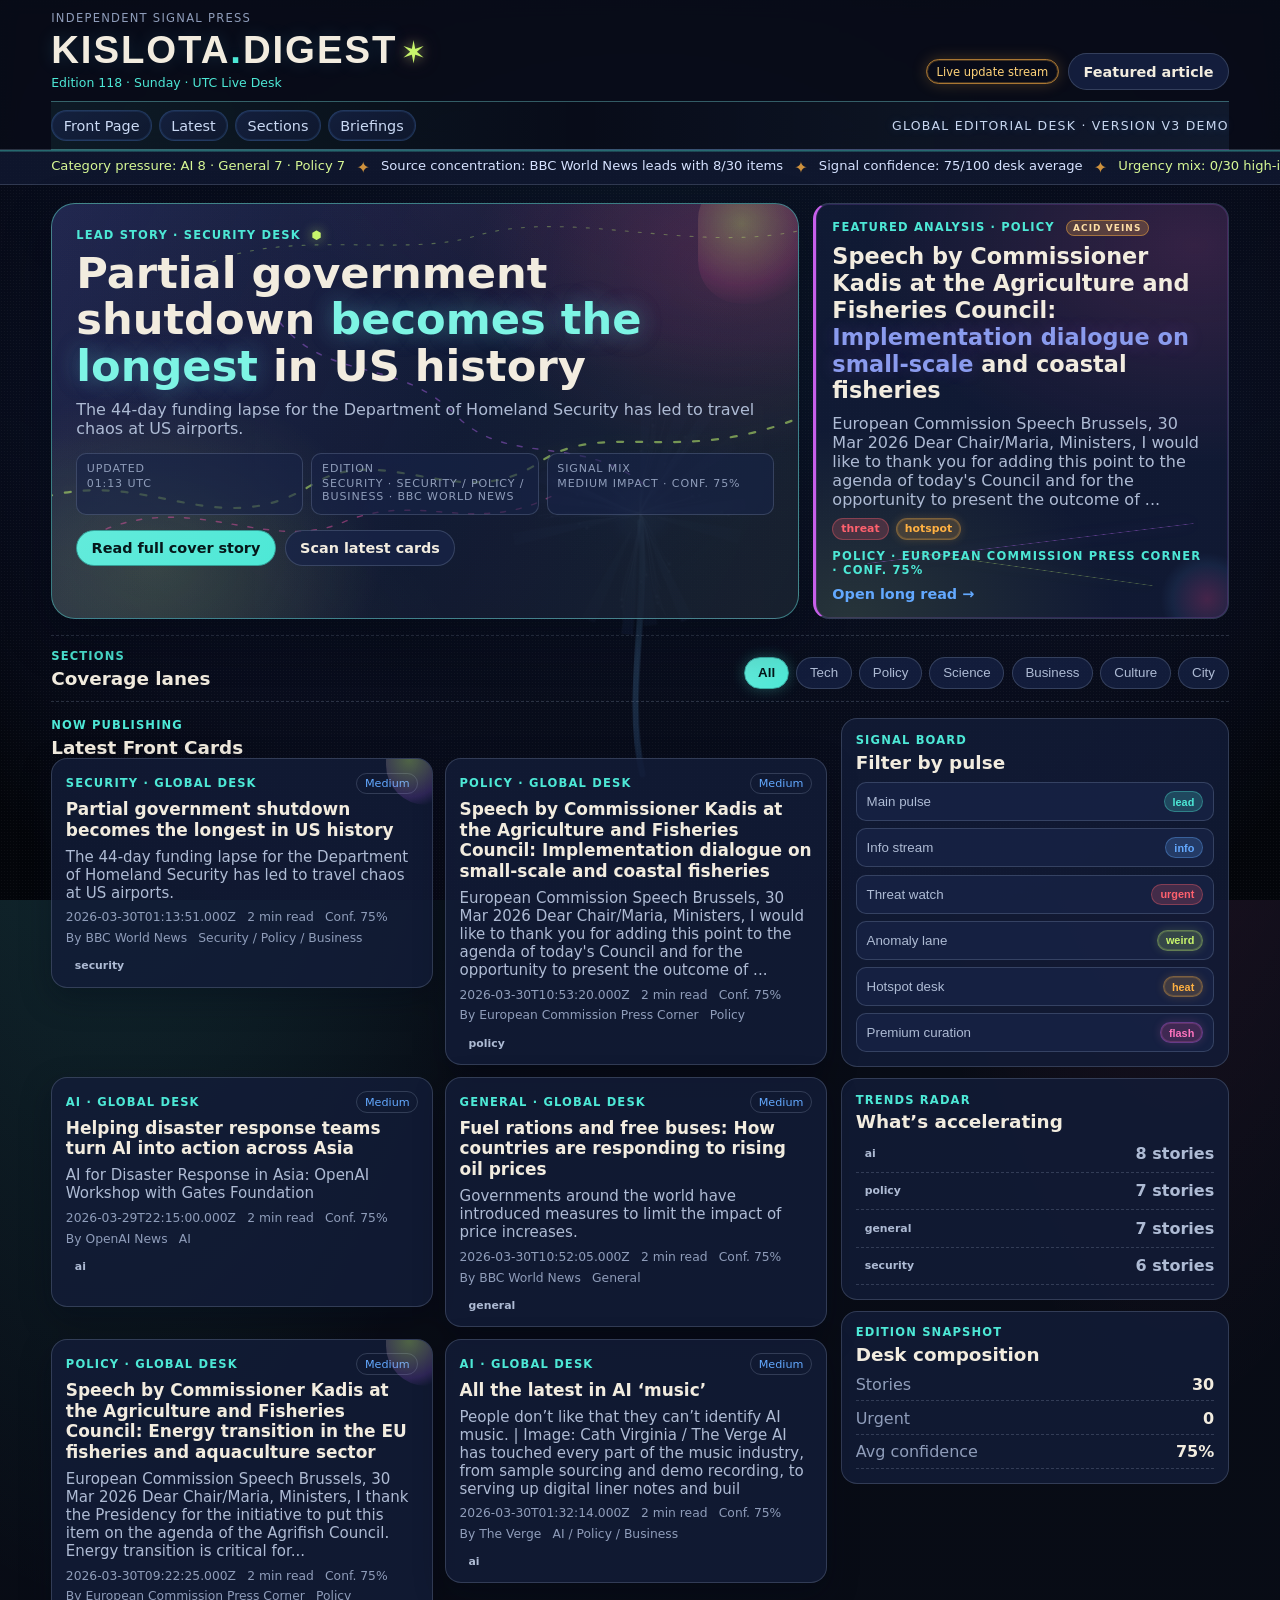
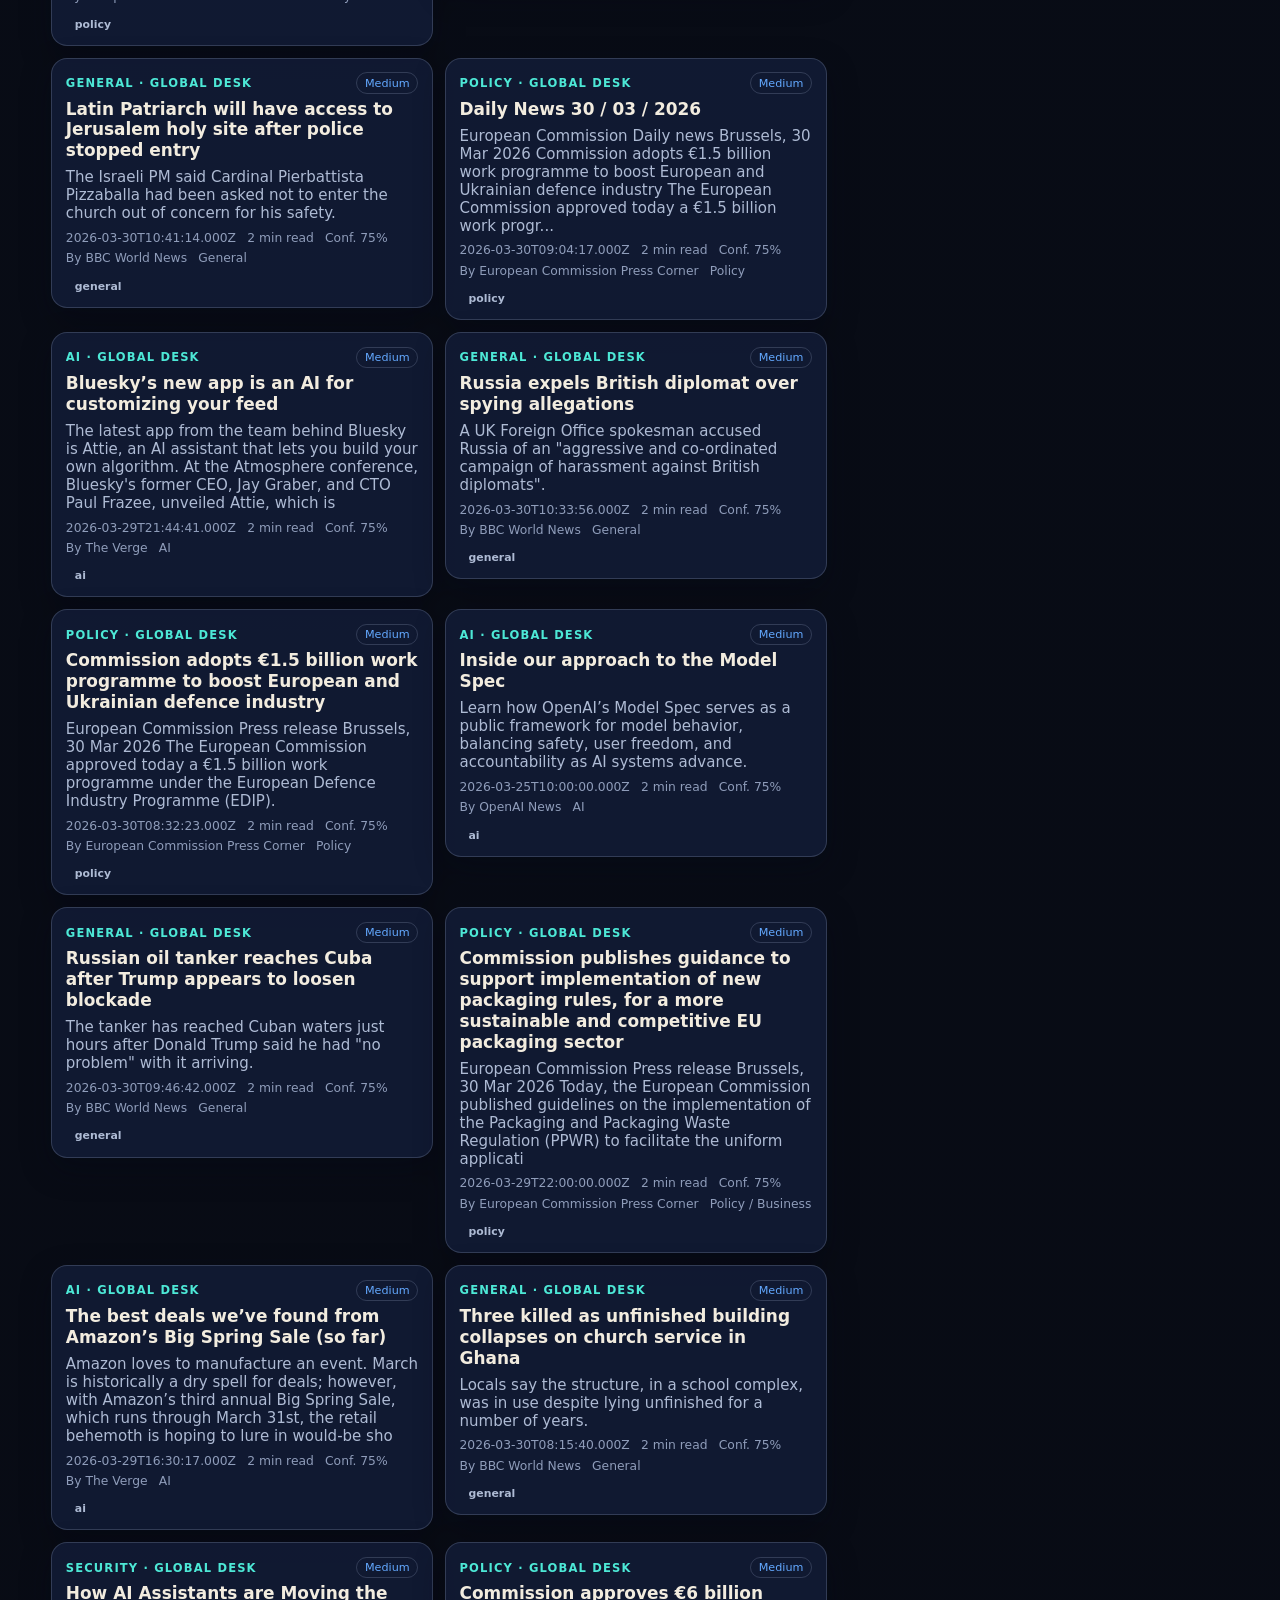
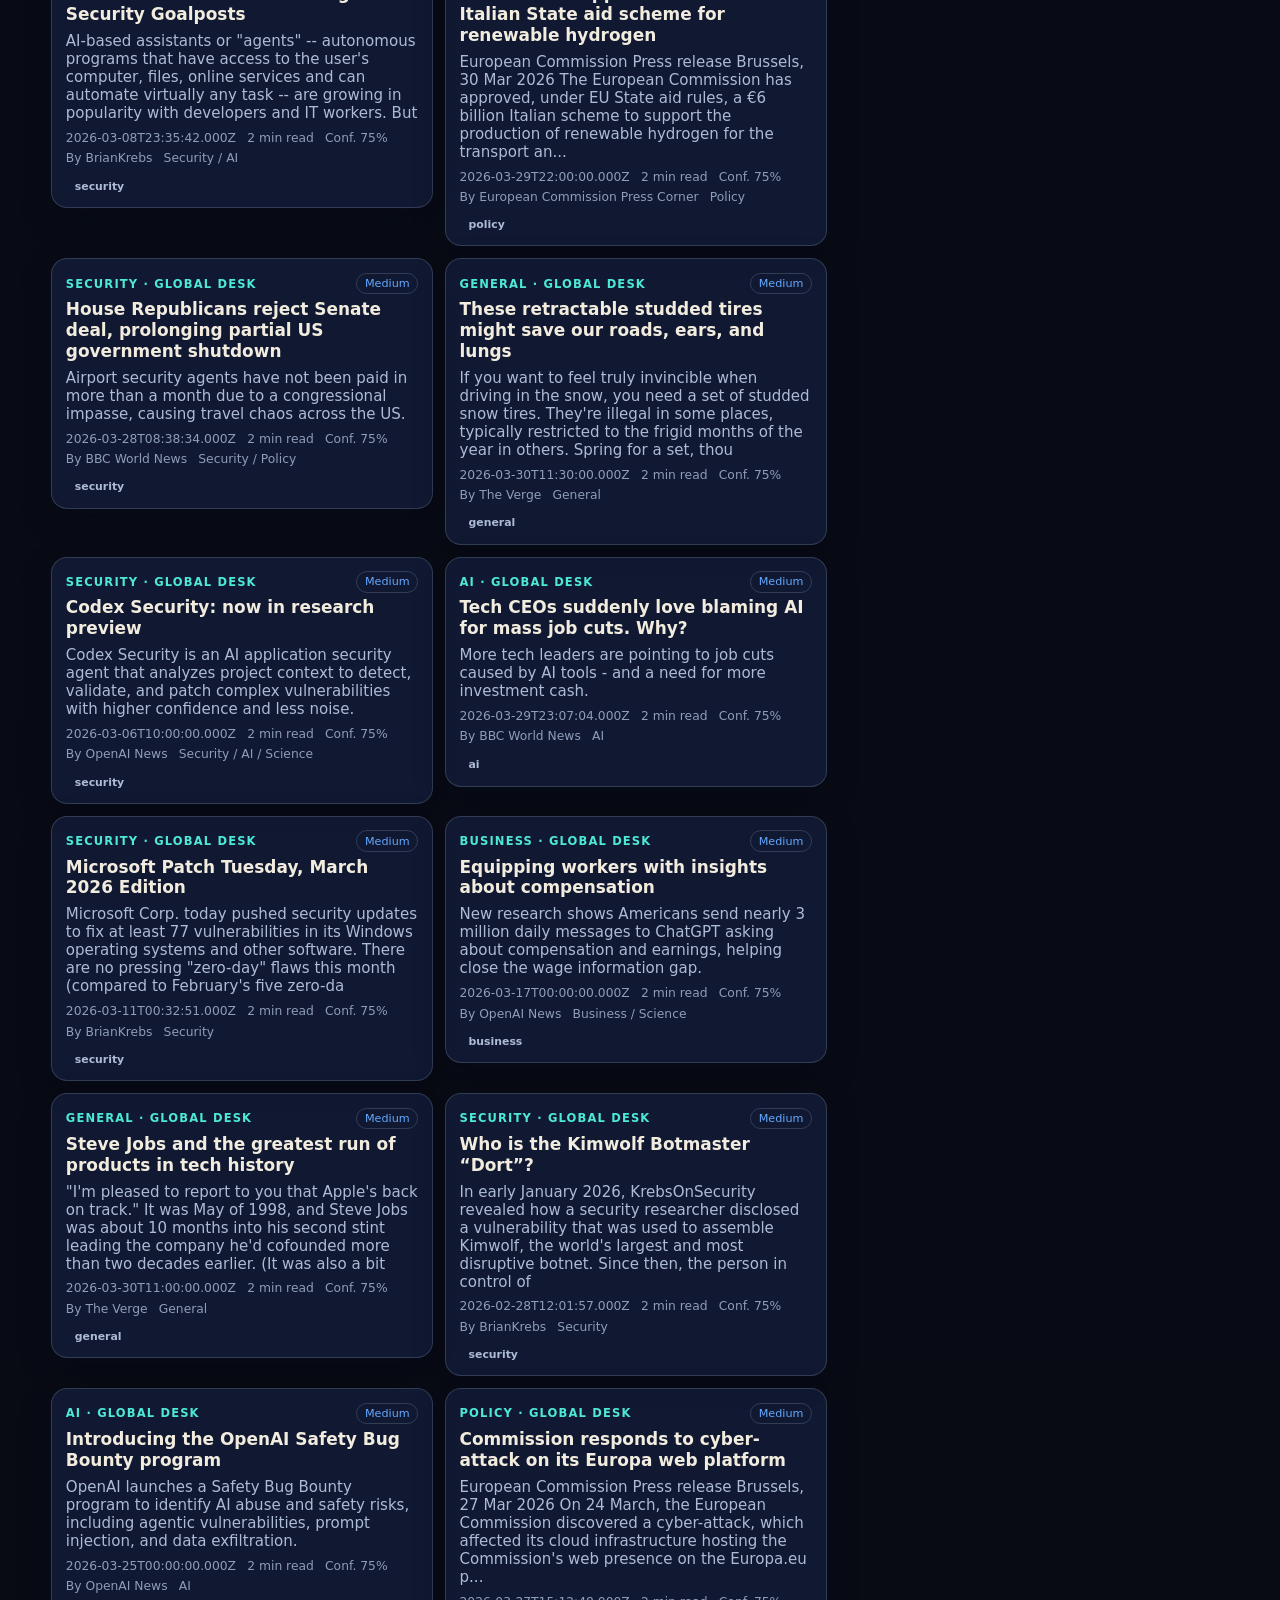
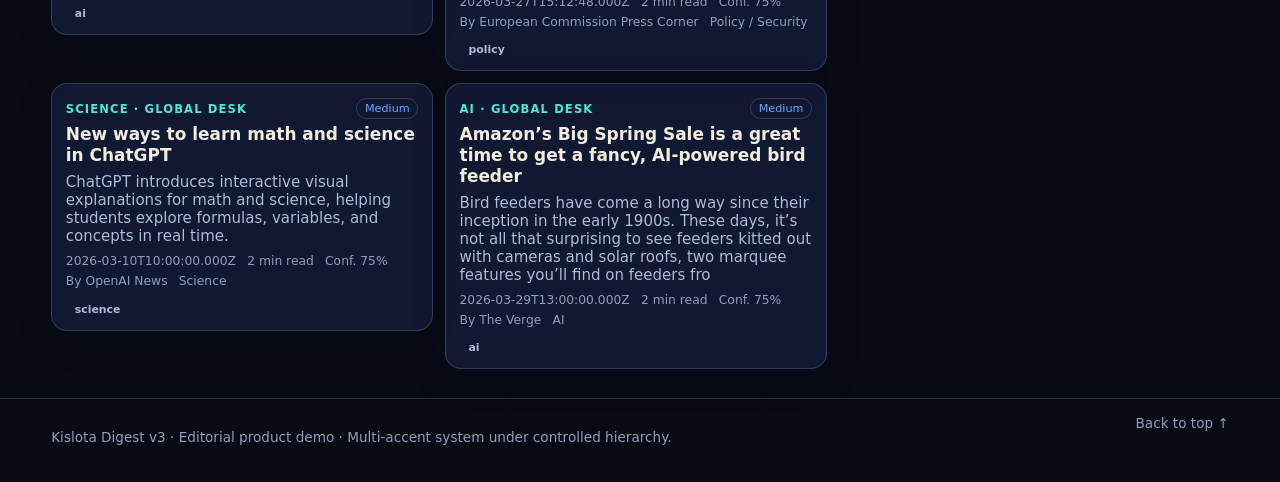
==== commit 46c04c37: "feat: publish live feed and article flow" ====
--- a/index.html
+++ b/index.html
@@ -5,9 +5,6 @@
   <meta name="viewport" content="width=device-width, initial-scale=1.0" />
   <title>Kislota Digest v3 — Editorial Front Page</title>
   <meta name="description" content="Kislota Digest v3: a branded digital magazine demo with front-page composition, signal taxonomy, and editorial rhythm." />
-  <link rel="preconnect" href="https://fonts.googleapis.com" />
-  <link rel="preconnect" href="https://fonts.gstatic.com" crossorigin />
-  <link href="https://fonts.googleapis.com/css2?family=Inter:wght@400;500;600;700;800&family=Space+Grotesk:wght@600;700;800&display=swap" rel="stylesheet" />
   <link rel="stylesheet" href="styles.css" />
 </head>
 <body class="homepage" data-bg-scene="signal-bloom" data-bg-mode="ambient" data-bg-veil="0.33">
@@ -23,7 +20,7 @@
 
       <div class="masthead-actions">
         <span class="status-pill">Live update stream</span>
-        <a class="btn btn-ghost" data-masthead-featured-link href="article.html?story=3">Featured article</a>
+        <a class="btn btn-ghost" href="article.html">Featured article</a>
       </div>
     </div>
 
@@ -44,7 +41,7 @@
 
   <main class="wrapper page" id="top">
     <section class="front-page" id="front-page">
-      <article class="hero panel acid-veins-host" id="hero-story">
+      <article class="hero panel acid-veins-host">
         <div class="acid-veins-layer" aria-hidden="true">
           <svg class="acid-veins-svg" viewBox="0 0 720 420" preserveAspectRatio="none" focusable="false" aria-hidden="true">
             <path class="vein vein-main" d="M-40 310 C80 250, 150 350, 250 285 C320 238, 395 316, 470 262 C540 212, 615 278, 760 198" />
@@ -53,40 +50,43 @@
             <path class="vein vein-arc" d="M144 64 C224 22, 338 56, 410 32 C502 4, 620 52, 726 26" />
           </svg>
         </div>
-        <p class="kicker" data-hero-kicker>Lead Story · Psychic Desk <span class="kicker-blip" aria-hidden="true">⬢</span></p>
-        <h1 data-hero-title>
+        <p class="kicker" id="hero-kicker">Lead Story · Psychic Desk <span class="kicker-blip" aria-hidden="true">⬢</span></p>
+        <h1 id="hero-title">
           Infrastructure week turns into a <span class="hero-accent">signal war</span>:
           trust badges, rollback drills, and anomaly lanes become front-page priorities.
         </h1>
-        <p class="hero-deck" data-hero-deck>
+        <p class="hero-deck" id="hero-deck">
           v3 framing pushes Kislota from landing page into media product logic: stronger masthead,
           intentional editorial tempo, confidence metadata, coverage tags, and visible hierarchy across devices.
         </p>
 
         <div class="hero-meta-grid">
-          <p data-hero-meta><span>Updated</span> 06:21 UTC</p>
-          <p data-hero-meta><span>Edition</span> #118 / Europe–US cycle</p>
-          <p data-hero-meta><span>Signal mix</span> Teal lead · Blue info · Red urgent</p>
+          <p><span>Updated</span> <span id="hero-meta-updated">06:21 UTC</span></p>
+          <p><span>Edition</span> <span id="hero-meta-edition">#118 / Europe–US cycle</span></p>
+          <p><span>Signal mix</span> <span id="hero-meta-signal-mix">Teal lead · Blue info · Red urgent</span></p>
         </div>
 
         <div class="hero-actions">
-          <a class="btn btn-primary" data-hero-link href="article.html">Read full cover story</a>
+          <a class="btn btn-primary" id="hero-primary-cta" href="article.html">Read full cover story</a>
           <a class="btn btn-ghost" href="#latest-grid">Scan latest cards</a>
         </div>
       </article>
 
-      <article class="featured panel" id="featured-premium">
-        <p class="kicker">Premium Counterpoint</p>
-        <h2 data-featured-title>Analysis loading…</h2>
-        <p data-featured-deck>
-          Curated depth lane for context-first reading.
+      <article class="featured panel acid-veins-pulse">
+        <div class="acid-veins-mini" aria-hidden="true"></div>
+        <p class="kicker" id="featured-kicker">Featured Analysis <span class="strange-pin" aria-hidden="true">acid veins</span></p>
+        <h2 id="featured-title">Why news products now expose reliability score, source breadth, and operational impact in every card</h2>
+        <p id="featured-deck">
+          Front-page design now acts like control-room UI. Stories are sorted by urgency, confidence, and actionability,
+          not only by chronology. Editorial polish = better decisions.
         </p>
-        <p class="featured-meta" data-featured-meta>Long read desk · 6 min · Conf. 90%</p>
-        <div class="meta-row">
+        <div class="meta-row" id="featured-labels">
           <span class="label premium">premium</span>
-          <span class="label alien">context</span>
+          <span class="label psychic">lead</span>
+          <span class="label hotspot">hotspot</span>
         </div>
-        <a class="read-more" data-featured-link href="article.html">Open analysis →</a>
+        <p class="kicker" id="featured-meta">Analysis · Desk curated</p>
+        <a class="read-more" id="featured-cta" href="article.html">Open long read →</a>
       </article>
     </section>
 
@@ -96,13 +96,13 @@
         <h3>Coverage lanes</h3>
       </div>
       <div class="chips">
-        <button class="chip active" data-category="All" aria-pressed="true">All</button>
-        <button class="chip" data-category="Tech" aria-pressed="false">Tech</button>
-        <button class="chip" data-category="Policy" aria-pressed="false">Policy</button>
-        <button class="chip" data-category="Science" aria-pressed="false">Science</button>
-        <button class="chip" data-category="Business" aria-pressed="false">Business</button>
-        <button class="chip" data-category="Culture" aria-pressed="false">Culture</button>
-        <button class="chip" data-category="City" aria-pressed="false">City</button>
+        <button class="chip active" data-category="All">All</button>
+        <button class="chip" data-category="Tech">Tech</button>
+        <button class="chip" data-category="Policy">Policy</button>
+        <button class="chip" data-category="Science">Science</button>
+        <button class="chip" data-category="Business">Business</button>
+        <button class="chip" data-category="Culture">Culture</button>
+        <button class="chip" data-category="City">City</button>
       </div>
     </section>
 
@@ -116,40 +116,33 @@
       </section>
 
       <aside class="sidebar">
-        <section class="panel widget instrument" aria-label="Signal filters">
-          <p class="kicker">Editorial console</p>
-          <h3>Route the stream</h3>
+        <section class="panel widget" aria-label="Signal filters">
+          <p class="kicker">Signal board</p>
+          <h3>Filter by pulse</h3>
           <div class="filter-list">
-            <button class="filter-toggle" data-filter="psychic" aria-pressed="false"><span>Lead spine</span><span class="label psychic">lead</span></button>
-            <button class="filter-toggle" data-filter="alien" aria-pressed="false"><span>Info flow</span><span class="label alien">info</span></button>
-            <button class="filter-toggle" data-filter="threat" aria-pressed="false"><span>Urgency lane</span><span class="label threat">threat</span></button>
-            <button class="filter-toggle" data-filter="premium" aria-pressed="false"><span>Curated depth</span><span class="label premium">premium</span></button>
-            <button class="filter-toggle" data-filter="acid" aria-pressed="false"><span>Anomaly puncture</span><span class="label acid">anomaly</span></button>
-            <button class="filter-toggle" data-filter="hotspot" aria-pressed="false"><span>Heat marker</span><span class="label hotspot">heat</span></button>
+            <button class="filter-toggle" data-filter="psychic"><span>Main pulse</span><span class="label psychic">lead</span></button>
+            <button class="filter-toggle" data-filter="alien"><span>Info stream</span><span class="label alien">info</span></button>
+            <button class="filter-toggle" data-filter="threat"><span>Threat watch</span><span class="label threat">urgent</span></button>
+            <button class="filter-toggle" data-filter="acid"><span>Anomaly lane</span><span class="label acid">weird</span></button>
+            <button class="filter-toggle" data-filter="hotspot"><span>Hotspot desk</span><span class="label hotspot">heat</span></button>
+            <button class="filter-toggle" data-filter="premium"><span>Premium curation</span><span class="label premium">flash</span></button>
           </div>
         </section>
 
         <section class="panel widget trends" id="briefings">
-          <p class="kicker">Signal briefings</p>
-          <h3>Tag pressure</h3>
+          <p class="kicker">Trends radar</p>
+          <h3>What’s accelerating</h3>
           <ul id="trend-list"></ul>
         </section>
 
-        <section class="panel widget class-board">
-          <p class="kicker">Story class board</p>
-          <h3>Current mix</h3>
-          <ul id="class-mix"></ul>
-        </section>
-
         <section class="panel widget editions">
-          <p class="kicker">Desk logbook</p>
-          <h3>Operating snapshot</h3>
+          <p class="kicker">Edition snapshot</p>
+          <h3>Desk composition</h3>
           <dl>
             <div><dt>Stories</dt><dd id="total-stories">0</dd></div>
-            <div><dt>Threat cards</dt><dd id="total-urgent">0</dd></div>
+            <div><dt>Urgent</dt><dd id="total-urgent">0</dd></div>
             <div><dt>Avg confidence</dt><dd id="avg-confidence">0%</dd></div>
           </dl>
-          <ul class="desk-notes" id="desk-notes"></ul>
         </section>
       </aside>
     </div>
--- a/styles.css
+++ b/styles.css
@@ -71,7 +71,7 @@
     radial-gradient(120% 80% at 50% 14%, rgba(10, 20, 38, 0.16), rgba(8, 12, 20, 0.05) 52%, rgba(6, 10, 18, 0) 100%);
 }
 
-.bg-noise { position: fixed; inset: 0; pointer-events: none; z-index: 2; opacity: .03; background-image: radial-gradient(rgba(255,255,255,.9) .7px, transparent .7px); background-size: 3px 3px; }
+.bg-noise { position: fixed; inset: 0; pointer-events: none; z-index: 2; opacity: .045; background-image: radial-gradient(rgba(255,255,255,.9) .7px, transparent .7px); background-size: 3px 3px; }
 
 .site-header,
 .ticker,
@@ -108,7 +108,7 @@
 .brand-kicker { font-size: .72rem; letter-spacing: .11em; text-transform: uppercase; color: var(--muted); }
 .brand-wordmark { font-family: "Space Grotesk", Inter, sans-serif; font-size: clamp(1.4rem, 4vw, 2.4rem); letter-spacing: .05em; color: var(--text-strong); font-weight: 800; }
 .homepage .brand-wordmark {
-  text-shadow: 0 0 10px rgba(88, 214, 255, 0.1);
+  text-shadow: 0 0 18px rgba(88, 214, 255, 0.16);
 }
 .wordmark-pulse {
   display: inline-block;
@@ -124,8 +124,8 @@
 .status-pill { font-size: .72rem; color: var(--hotspot); border: 1px solid color-mix(in srgb, var(--hotspot) 44%, transparent); padding: .28rem .58rem; border-radius: 999px; }
 .homepage .status-pill {
   color: #ffd37a;
-  border-color: color-mix(in srgb, var(--hotspot) 54%, transparent);
-  box-shadow: inset 0 0 0 1px color-mix(in srgb, var(--hotspot) 16%, transparent);
+  border-color: color-mix(in srgb, var(--hotspot) 66%, transparent);
+  box-shadow: inset 0 0 0 1px color-mix(in srgb, var(--hotspot) 24%, transparent), 0 0 15px rgba(255, 177, 66, 0.22);
 }
 
 .strip-row { display: flex; justify-content: space-between; align-items: center; gap: 1rem; min-height: 48px; border-top: 1px solid var(--line); }
@@ -150,8 +150,9 @@
 
 .homepage .strip-row {
   position: relative;
-  border-top-color: color-mix(in srgb, var(--psychic) 14%, var(--line));
-  background: linear-gradient(90deg, color-mix(in srgb, var(--psychic) 3%, transparent), transparent 52%, color-mix(in srgb, var(--alien) 4%, transparent));
+  border-top-color: color-mix(in srgb, var(--psychic) 22%, var(--line));
+  background:
+    linear-gradient(90deg, color-mix(in srgb, var(--psychic) 7%, transparent), transparent 45%, color-mix(in srgb, var(--alien) 9%, transparent));
 }
 
 .homepage .strip-row::after {
@@ -162,11 +163,11 @@
   bottom: -1px;
   height: 1px;
   background: linear-gradient(90deg,
-    color-mix(in srgb, var(--psychic) 24%, transparent),
-    color-mix(in srgb, var(--alien) 20%, transparent) 56%,
-    color-mix(in srgb, var(--violet) 16%, transparent)
+    color-mix(in srgb, var(--psychic) 46%, transparent),
+    color-mix(in srgb, var(--alien) 38%, transparent) 56%,
+    color-mix(in srgb, var(--violet) 34%, transparent)
   );
-  opacity: .42;
+  opacity: .66;
   pointer-events: none;
 }
 
@@ -175,24 +176,26 @@
 }
 
 .homepage .nav-link {
-  color: color-mix(in srgb, #d5e5ff 80%, var(--muted));
-  border-color: color-mix(in srgb, var(--alien) 14%, transparent);
+  color: color-mix(in srgb, #d5e5ff 84%, var(--muted));
+  border-color: color-mix(in srgb, var(--alien) 20%, transparent);
   background: linear-gradient(145deg,
-    color-mix(in srgb, var(--surface-2) 74%, transparent),
-    color-mix(in srgb, #111b34 78%, transparent)
+    color-mix(in srgb, var(--surface-2) 70%, transparent),
+    color-mix(in srgb, #111b34 74%, transparent)
   );
-  box-shadow: inset 0 0 0 1px color-mix(in srgb, var(--alien) 6%, transparent);
+  box-shadow: inset 0 0 0 1px color-mix(in srgb, var(--alien) 10%, transparent);
 }
 
 .homepage .nav-link:hover,
 .homepage .nav-link:focus-visible {
   color: #eef8ff;
-  border-color: color-mix(in srgb, var(--psychic) 34%, var(--line));
+  border-color: color-mix(in srgb, var(--psychic) 48%, var(--line));
   background: linear-gradient(140deg,
-    color-mix(in srgb, var(--alien) 10%, var(--surface-2)),
-    color-mix(in srgb, var(--violet) 5%, #121b35)
+    color-mix(in srgb, var(--alien) 17%, var(--surface-2)),
+    color-mix(in srgb, var(--violet) 9%, #121b35)
   );
-  box-shadow: inset 0 0 0 1px color-mix(in srgb, var(--psychic) 14%, transparent);
+  box-shadow:
+    inset 0 0 0 1px color-mix(in srgb, var(--psychic) 20%, transparent),
+    0 0 16px color-mix(in srgb, var(--alien) 20%, transparent);
   transform: translateY(-1px);
 }
 
@@ -202,14 +205,15 @@
 }
 
 .homepage .edition-note {
-  color: color-mix(in srgb, #d8e7ff 74%, var(--muted));
+  color: color-mix(in srgb, #d8e7ff 78%, var(--muted));
   letter-spacing: .1em;
+  text-shadow: 0 0 10px color-mix(in srgb, var(--alien) 24%, transparent);
 }
 
 .ticker { border-bottom: 1px solid var(--line); background: color-mix(in srgb, #121a33 75%, transparent); overflow: hidden; }
 .homepage .ticker {
-  border-top: 1px solid color-mix(in srgb, var(--psychic) 16%, transparent);
-  box-shadow: inset 0 1px 0 color-mix(in srgb, var(--psychic) 12%, transparent);
+  border-top: 1px solid color-mix(in srgb, var(--psychic) 28%, transparent);
+  box-shadow: inset 0 1px 0 color-mix(in srgb, var(--psychic) 22%, transparent);
 }
 .ticker-track { display: flex; white-space: nowrap; gap: .7rem; padding: .44rem 0; animation: ticker 28s linear infinite; }
 .homepage .ticker-item {
@@ -342,17 +346,17 @@
 .homepage .featured {
   position: relative;
   overflow: hidden;
-  border-left-color: color-mix(in srgb, var(--violet) 54%, var(--magenta));
-  box-shadow: inset 0 0 0 1px color-mix(in srgb, var(--violet) 10%, transparent);
+  border-left-color: color-mix(in srgb, var(--violet) 78%, var(--magenta));
+  box-shadow: inset 0 0 0 1px color-mix(in srgb, var(--violet) 16%, transparent);
 }
 .homepage .featured::before {
   content: "";
   position: absolute;
   inset: auto -26px -28px auto;
-  width: 84px;
-  height: 84px;
+  width: 94px;
+  height: 94px;
   border-radius: 999px;
-  background: radial-gradient(circle, rgba(255, 79, 159, 0.13), rgba(99, 169, 255, 0.05) 52%, transparent 72%);
+  background: radial-gradient(circle, rgba(255, 79, 159, 0.22), rgba(99, 169, 255, 0.08) 52%, transparent 70%);
   pointer-events: none;
 }
 
@@ -367,8 +371,8 @@
   z-index: 1;
   pointer-events: none;
   background:
-    radial-gradient(120% 80% at 92% 10%, rgba(255, 80, 165, 0.08), transparent 68%),
-    radial-gradient(88% 62% at 8% 100%, rgba(200, 245, 108, 0.06), transparent 76%);
+    radial-gradient(120% 80% at 92% 10%, rgba(255, 80, 165, 0.15), transparent 66%),
+    radial-gradient(88% 62% at 8% 100%, rgba(200, 245, 108, 0.12), transparent 74%);
 }
 
 .acid-veins-mini::before,
@@ -377,14 +381,16 @@
   position: absolute;
   inset: auto 8% 18% 12%;
   border-radius: 999px;
-  border-top: 1px solid rgba(193, 108, 255, 0.26);
+  border-top: 1.3px solid rgba(193, 108, 255, 0.42);
   transform: rotate(-7deg);
+  box-shadow: 0 0 14px rgba(193, 108, 255, 0.22);
 }
 
 .acid-veins-mini::after {
   inset: auto 18% 12% 22%;
-  border-top-color: rgba(201, 250, 118, 0.24);
+  border-top-color: rgba(201, 250, 118, 0.38);
   transform: rotate(8deg);
+  box-shadow: 0 0 14px rgba(201, 250, 118, 0.2);
 }
 .strange-pin {
   margin-left: .35rem;
@@ -397,6 +403,10 @@
   border: 1px solid color-mix(in srgb, var(--hotspot) 46%, transparent);
 }
 .featured h2 { margin: 0; font-size: clamp(1.1rem, 2.5vw, 1.4rem); line-height: 1.2; color: var(--text-strong); }
+.featured-accent {
+  color: color-mix(in srgb, var(--violet) 58%, var(--psychic));
+  text-shadow: 0 0 18px color-mix(in srgb, var(--violet) 22%, transparent);
+}
 .featured p { margin: 0; }
 .meta-row { display: flex; flex-wrap: wrap; gap: .45rem; align-items: center; }
 .read-more { color: var(--alien); font-weight: 700; font-size: .9rem; }
@@ -406,47 +416,18 @@
 .chips { display: flex; flex-wrap: wrap; gap: .45rem; }
 .chip { cursor: pointer; border: 1px solid var(--line); border-radius: 999px; padding: .46rem .8rem; color: var(--text); background: color-mix(in srgb, var(--surface-2) 70%, transparent); transition: .16s ease; }
 .chip:hover { transform: translateY(-1px); border-color: color-mix(in srgb, var(--alien) 45%, var(--line)); }
-.chip:focus-visible,
-.filter-toggle:focus-visible,
-.read-more:focus-visible,
-.btn:focus-visible {
-  outline: 2px solid color-mix(in srgb, var(--psychic) 68%, transparent);
-  outline-offset: 2px;
-}
 .chip.active { background: linear-gradient(120deg, color-mix(in srgb, var(--psychic) 88%, white), var(--psychic)); color: #04171a; border-color: color-mix(in srgb, var(--psychic) 65%, #183a40); font-weight: 700; }
 .homepage .chip.active {
   box-shadow: 0 0 14px color-mix(in srgb, var(--psychic) 30%, transparent);
 }
 
 .main-layout { display: grid; grid-template-columns: minmax(0,2fr) minmax(290px,1fr); gap: .9rem; }
-.latest-grid { display: grid; grid-template-columns: repeat(2, minmax(0,1fr)); gap: .75rem; align-items: start; }
-.card { min-height: 230px; transition: .18s ease; box-shadow: 0 11px 30px rgba(3,8,22,.34); }
-
-.latest-grid .span-major,
-.latest-grid .span-wide {
-  grid-column: 1 / -1;
-}
-
-.latest-grid .span-dense {
-  min-height: 185px;
-}
-
-.latest-grid .span-puncture {
-  position: relative;
-}
-
-.latest-grid .span-puncture::before {
-  content: "";
-  position: absolute;
-  inset: 0;
-  border: 1px dashed color-mix(in srgb, var(--acid) 46%, transparent);
-  border-radius: inherit;
-  pointer-events: none;
-  opacity: .55;
-}
+.latest-grid { display: grid; grid-template-columns: repeat(2, minmax(0,1fr)); gap: .75rem; }
+.card-link { display: block; color: inherit; text-decoration: none; }
+.card { padding: .85rem; min-height: 230px; transition: .18s ease; box-shadow: 0 11px 30px rgba(3,8,22,.34); }
 .homepage .latest-grid .card { position: relative; overflow: hidden; }
-.homepage .latest-grid .card:nth-child(1)::after,
-.homepage .latest-grid .card:nth-child(5)::after {
+.homepage .latest-grid .card-link:nth-child(1) .card::after,
+.homepage .latest-grid .card-link:nth-child(5) .card::after {
   content: "";
   position: absolute;
   width: 68px;
@@ -454,38 +435,10 @@
   right: -22px;
   top: -22px;
   border-radius: 20px 60px 28px 52px;
-  background: radial-gradient(circle at 34% 34%, rgba(200, 245, 108, 0.26), rgba(183, 100, 255, 0.12) 58%, transparent 76%);
-  pointer-events: none;
-}
-
-.card-link {
-  display: flex;
-  flex-direction: column;
-  height: 100%;
-  padding: .85rem;
-  border-radius: inherit;
-  transition: transform .18s ease, box-shadow .18s ease, background .18s ease;
-}
-
-.card:hover,
-.card:focus-within {
-  border-color: color-mix(in srgb, var(--psychic) 34%, var(--line));
-}
-
-.card:hover .card-link,
-.card:focus-within .card-link {
-  transform: translateY(-2px);
-}
-
-.card-link:focus-visible {
-  outline: none;
-  box-shadow: 0 0 0 2px color-mix(in srgb, var(--psychic) 36%, transparent);
-  background: color-mix(in srgb, var(--surface-2) 18%, transparent);
-}
-
-.card-link:active {
-  transform: translateY(0);
-}
+  background: radial-gradient(circle at 34% 34%, rgba(200, 245, 108, 0.34), rgba(183, 100, 255, 0.18) 58%, transparent 76%);
+  pointer-events: none;
+}
+.card:hover { transform: translateY(-3px); border-color: color-mix(in srgb, var(--psychic) 45%, var(--line)); }
 .card-top { display: flex; justify-content: space-between; align-items: center; gap: .5rem; margin-bottom: .3rem; }
 .card h4 { margin: 0 0 .45rem; color: var(--text-strong); line-height: 1.23; font-size: 1.06rem; }
 .deck { margin: 0 0 .55rem; font-size: .94rem; }
@@ -508,31 +461,6 @@
 
 .trends ul { list-style: none; padding: 0; margin: .65rem 0 0; display: grid; gap: .45rem; }
 .trends li { display: flex; justify-content: space-between; align-items: center; gap: .6rem; border-bottom: 1px dashed var(--line); padding-bottom: .45rem; }
-.trend-empty { border-bottom: none; color: var(--muted); }
-
-.empty-state {
-  grid-column: 1 / -1;
-  min-height: 210px;
-  padding: 1rem;
-  display: flex;
-  flex-direction: column;
-  justify-content: center;
-  gap: .4rem;
-  border-style: dashed;
-}
-
-.empty-state h4 {
-  margin: 0;
-  color: var(--text-strong);
-}
-
-.empty-state h4 span {
-  color: var(--psychic);
-}
-
-.empty-state p {
-  margin: 0;
-}
 .editions dl { margin: .62rem 0 0; display: grid; gap: .45rem; }
 .editions div { display: flex; justify-content: space-between; border-bottom: 1px dashed var(--line); padding-bottom: .42rem; }
 .editions dt { color: var(--muted); }
@@ -549,7 +477,7 @@
 .homepage .label.acid,
 .homepage .label.hotspot,
 .homepage .label.premium {
-  box-shadow: inset 0 0 0 1px color-mix(in srgb, currentColor 14%, transparent);
+  box-shadow: inset 0 0 0 1px color-mix(in srgb, currentColor 18%, transparent), 0 0 10px color-mix(in srgb, currentColor 18%, transparent);
 }
 
 .btn { border: 1px solid var(--line); border-radius: 999px; padding: .58rem .9rem; font-size: .9rem; font-weight: 700; display: inline-flex; align-items: center; justify-content: center; gap: .4rem; transition: .16s ease; }
@@ -561,309 +489,13 @@
 .site-footer { border-top: 1px solid var(--line); padding: 1rem 0 1.5rem; }
 .footer-grid { display: flex; justify-content: space-between; gap: 1rem; color: var(--muted); font-size: .85rem; }
 
-.article-header {
-  border-bottom-color: color-mix(in srgb, var(--psychic) 14%, var(--line));
-}
-
-.article-header .brand-kicker {
-  color: color-mix(in srgb, var(--muted) 78%, var(--psychic));
-}
-
-.article-header .brand-wordmark {
-  font-size: clamp(1.2rem, 3.3vw, 2rem);
-  letter-spacing: .08em;
-}
-
 .article-page { padding: 1.1rem 0 2rem; }
-.article-card {
-  position: relative;
-  padding: 1.15rem;
-  max-width: 860px;
-  margin: 0 auto;
-  border-color: color-mix(in srgb, var(--line) 80%, var(--psychic));
-  background:
-    linear-gradient(180deg, color-mix(in srgb, #101a30 82%, transparent), color-mix(in srgb, #0d1528 85%, transparent));
-}
-
-.article-card::before {
-  content: "";
-  position: absolute;
-  left: 1.15rem;
-  right: 1.15rem;
-  top: 0;
-  height: 2px;
-  background: linear-gradient(90deg, color-mix(in srgb, var(--psychic) 42%, transparent), color-mix(in srgb, var(--alien) 26%, transparent), transparent 84%);
-  opacity: .68;
-}
-
-.article-card h1 { color: var(--text-strong); line-height: 1.12; margin: .45rem 0 .65rem; max-width: 24ch; }
+.article-card { padding: 1.1rem; max-width: 860px; margin: 0 auto; }
+.article-card h1 { color: var(--text-strong); line-height: 1.12; margin: .45rem 0 .65rem; }
 .article-deck { color: #c4d3e9; max-width: 68ch; }
 .article-time { margin-left: .2rem; color: var(--muted); font-size: .8rem; }
-.article-content h2 { margin: 1rem 0 .45rem; color: var(--text-strong); font-size: clamp(1.02rem, 2vw, 1.26rem); }
-.article-content p { margin: 0; max-width: 70ch; line-height: 1.65; }
-
-.reading-progress {
-  position: sticky;
-  top: calc(var(--header-offset) - 3px);
-  height: 2px;
-  z-index: 8;
-  margin: 0 auto .5rem;
-  max-width: 860px;
-  background: color-mix(in srgb, var(--line) 70%, transparent);
-}
-
-.reading-progress span {
-  display: block;
-  height: 100%;
-  width: 100%;
-  transform-origin: left center;
-  transform: scaleX(0);
-  background: linear-gradient(90deg, color-mix(in srgb, var(--alien) 58%, var(--psychic)), color-mix(in srgb, var(--psychic) 68%, transparent));
-}
-
-.article-block {
-  margin: .75rem 0;
-}
-
-.article-callout,
-.article-signal-note {
-  border: 1px solid var(--line);
-  border-radius: 10px;
-  padding: .62rem .72rem;
-  background: color-mix(in srgb, var(--surface-2) 54%, transparent);
-}
-
-.article-callout {
-  border-color: color-mix(in srgb, var(--alien) 28%, var(--line));
-}
-
-.article-signal-note {
-  border-color: color-mix(in srgb, var(--psychic) 26%, var(--line));
-  color: color-mix(in srgb, var(--muted) 85%, #b7d7ff);
-}
-
-.article-quote {
-  margin: .88rem 0;
-  padding-left: .8rem;
-  border-left: 2px solid color-mix(in srgb, var(--alien) 45%, var(--line));
-}
-
-.article-quote p {
-  font-style: italic;
-}
-
-.article-quote cite {
-  display: block;
-  margin-top: .35rem;
-  font-size: .8rem;
-  color: var(--muted);
-}
-
-.article-list {
-  margin: .78rem 0;
-  padding-left: 1.1rem;
-  display: grid;
-  gap: .28rem;
-}
-
-/* Sprint B: class-aware cards + calmer premium + editorial instruments */
-.featured {
-  border-left: 2px solid color-mix(in srgb, var(--alien) 34%, var(--line));
-  background: linear-gradient(160deg, color-mix(in srgb, #15233f 82%, transparent), color-mix(in srgb, #111c34 88%, transparent));
-  box-shadow: inset 0 0 0 1px color-mix(in srgb, var(--alien) 8%, transparent);
-}
-
-.featured .kicker { color: color-mix(in srgb, var(--magenta) 34%, var(--alien)); }
-.featured .featured-meta {
-  margin: 0;
-  color: var(--muted);
-  font-size: .8rem;
-  text-transform: uppercase;
-  letter-spacing: .06em;
-}
-
-.card-class-mark {
-  display: flex;
-  justify-content: space-between;
-  align-items: center;
-  gap: .45rem;
-  margin-bottom: .42rem;
-}
-
-.card-class-mark small {
-  color: var(--muted);
-  font-size: .72rem;
-}
-
-.class-lead { border-color: color-mix(in srgb, var(--psychic) 38%, var(--line)); }
-.class-lead .meta-line.emphasis { color: color-mix(in srgb, var(--psychic) 75%, var(--text)); }
-
-.class-threat {
-  border-color: color-mix(in srgb, var(--threat) 44%, var(--line));
-  background: linear-gradient(145deg, color-mix(in srgb, #2a2038 88%, transparent), color-mix(in srgb, #24172d 84%, transparent));
-}
-
-.alert-row {
-  display: flex;
-  justify-content: space-between;
-  gap: .55rem;
-  margin-bottom: .45rem;
-  font-size: .78rem;
-  color: color-mix(in srgb, var(--threat) 70%, var(--text));
-}
-
-.class-premium {
-  border-color: color-mix(in srgb, var(--violet) 30%, var(--line));
-  background: linear-gradient(145deg, color-mix(in srgb, #1f2747 84%, transparent), color-mix(in srgb, #1a213f 84%, transparent));
-}
-
-.class-anomaly {
-  border-color: color-mix(in srgb, var(--acid) 28%, var(--line));
-}
-
-.anomaly-row {
-  display: flex;
-  flex-wrap: wrap;
-  gap: .38rem .5rem;
-  margin-bottom: .42rem;
-  color: var(--muted);
-  font-size: .76rem;
-}
-
-.class-brief {
-  border-color: color-mix(in srgb, var(--alien) 28%, var(--line));
-}
-
-.accent-hero {
-  border-color: color-mix(in srgb, var(--psychic) 40%, var(--line));
-}
-
-.accent-featured {
-  border-color: color-mix(in srgb, var(--violet) 32%, var(--line));
-  box-shadow: inset 0 0 0 1px color-mix(in srgb, var(--violet) 12%, transparent);
-}
-
-.accent-threat {
-  border-color: color-mix(in srgb, var(--threat) 46%, var(--line));
-}
-
-.accent-anomaly {
-  border-color: color-mix(in srgb, var(--acid) 40%, var(--line));
-}
-
-.accent-brief {
-  border-color: color-mix(in srgb, var(--alien) 28%, var(--line));
-}
-
-.widget.instrument,
-.widget.class-board,
-.widget.editions,
-.widget.trends {
-  background: linear-gradient(160deg, color-mix(in srgb, #141f3d 84%, transparent), color-mix(in srgb, #101831 90%, transparent));
-  border-color: color-mix(in srgb, var(--line) 76%, var(--alien));
-}
-
-.class-board ul,
-.desk-notes {
-  list-style: none;
-  margin: .6rem 0 0;
-  padding: 0;
-  display: grid;
-  gap: .42rem;
-}
-
-.class-board li,
-.desk-notes li {
-  display: flex;
-  justify-content: space-between;
-  gap: .5rem;
-  border-bottom: 1px dashed var(--line);
-  padding-bottom: .4rem;
-}
-
-.desk-notes li span { color: var(--muted); }
-.desk-notes li strong,
-.class-board li strong { color: var(--text-strong); }
-
-.article-framing {
-  margin: .92rem 0;
-  padding: .72rem .82rem;
-  border: 1px solid var(--line);
-  border-radius: var(--radius-sm);
-  background: color-mix(in srgb, var(--surface-2) 55%, transparent);
-}
-
-.article-framing dl {
-  margin: .6rem 0 0;
-  display: grid;
-  grid-template-columns: repeat(3, minmax(0, 1fr));
-  gap: .45rem;
-}
-
-.article-framing div {
-  border: 1px dashed var(--line);
-  border-radius: 8px;
-  padding: .38rem .45rem;
-}
-
-.article-framing dt {
-  margin: 0;
-  font-size: .66rem;
-  text-transform: uppercase;
-  color: var(--muted);
-}
-
-.article-framing dd {
-  margin: .18rem 0 0;
-  color: var(--text-strong);
-  font-size: .84rem;
-}
-
-.article-continuation {
-  margin-top: 1.1rem;
-  border-top: 1px dashed var(--line);
-  padding-top: .65rem;
-}
-
-.article-continuation p { margin: .26rem 0 0; }
-
-.related-stories {
-  margin-top: 1.2rem;
-  border-top: 1px solid color-mix(in srgb, var(--line) 70%, var(--alien));
-  padding-top: .78rem;
-}
-
-.related-stories h2 {
-  margin: .24rem 0 .6rem;
-  color: var(--text-strong);
-  font-size: 1.02rem;
-}
-
-.related-stories ul {
-  list-style: none;
-  margin: 0;
-  padding: 0;
-  display: grid;
-  gap: .46rem;
-}
-
-.related-stories li a {
-  display: grid;
-  gap: .22rem;
-  border: 1px solid var(--line);
-  border-radius: 10px;
-  padding: .54rem .6rem;
-  background: color-mix(in srgb, var(--surface-2) 48%, transparent);
-}
-
-.related-stories li strong { color: var(--text-strong); font-size: .92rem; }
-.related-stories li small { color: var(--muted); font-size: .76rem; }
-
-.article-threat .article-framing { border-color: color-mix(in srgb, var(--threat) 38%, var(--line)); }
-.article-premium .article-framing { border-color: color-mix(in srgb, var(--violet) 34%, var(--line)); }
-.article-anomaly .article-framing { border-color: color-mix(in srgb, var(--acid) 32%, var(--line)); }
-.article-lead .article-framing { border-color: color-mix(in srgb, var(--psychic) 34%, var(--line)); }
-.article-brief .article-framing { border-color: color-mix(in srgb, var(--alien) 32%, var(--line)); }
+.article-content h2 { margin: 1rem 0 .45rem; color: var(--text-strong); }
+.article-content p { margin: 0; }
 
 @media (max-width: 1040px) {
   .front-page, .main-layout { grid-template-columns: 1fr; }
@@ -916,15 +548,14 @@
   .sections-bar { flex-direction: column; align-items: start; }
   .ticker-track { animation-duration: 36s; }
   .card { min-height: 0; }
-  .article-framing dl { grid-template-columns: 1fr; }
 
   .wordmark-pulse,
   .strange-pin { opacity: .86; }
 
   .homepage .hero::after,
   .homepage .featured::before,
-  .homepage .latest-grid .card:nth-child(1)::after,
-  .homepage .latest-grid .card:nth-child(5)::after {
+  .homepage .latest-grid .card-link:nth-child(1) .card::after,
+  .homepage .latest-grid .card-link:nth-child(5) .card::after {
     display: none;
   }
 
@@ -947,25 +578,8 @@
   .vein-main,
   .vein-branch,
   .vein-branch2,
-  .vein-arc,
-  .ticker-track {
+  .vein-arc {
     animation: none !important;
-  }
-
-  .ticker-track {
-    transform: none !important;
-    overflow-x: auto;
-    scrollbar-width: thin;
-  }
-
-  .site-header,
-  .ticker,
-  .homepage .nav-link,
-  .status-pill {
-    box-shadow: none !important;
-    text-shadow: none !important;
-    backdrop-filter: none !important;
-    -webkit-backdrop-filter: none !important;
   }
 
   .acid-veins-svg {
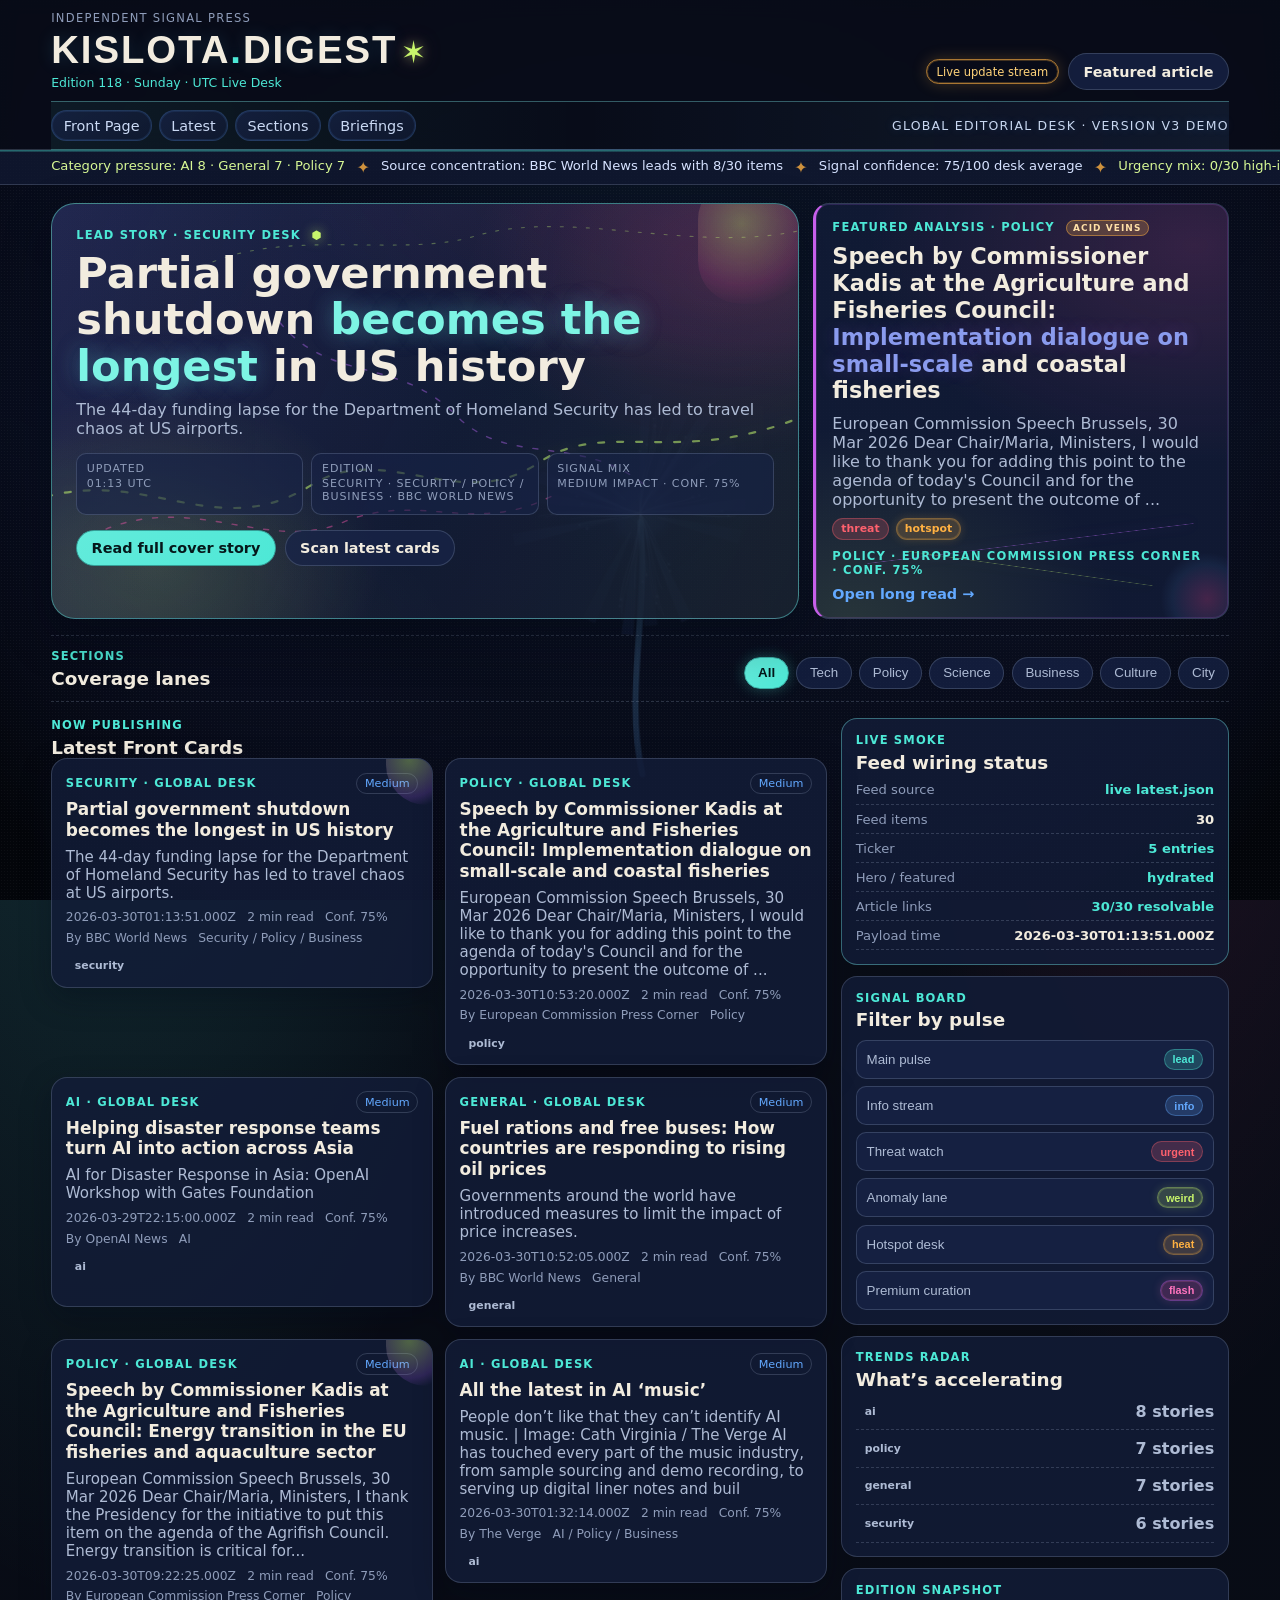
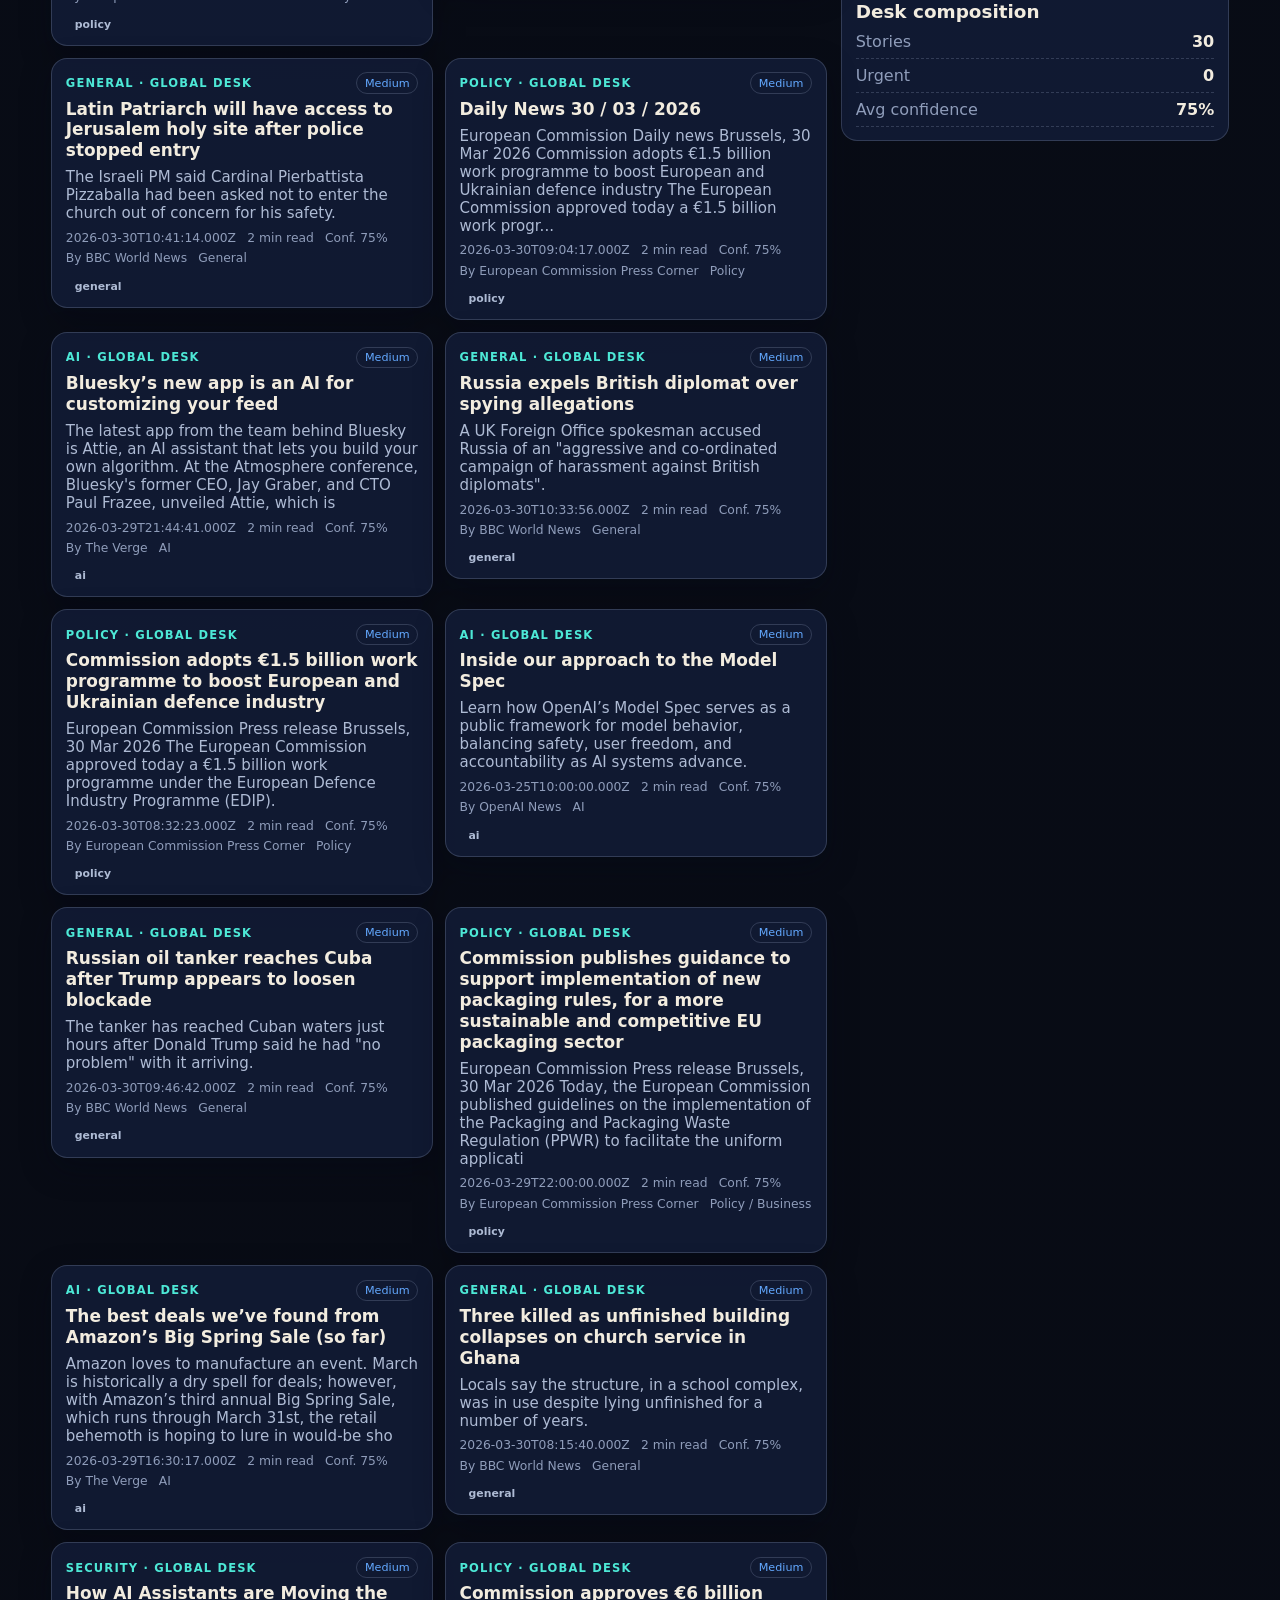
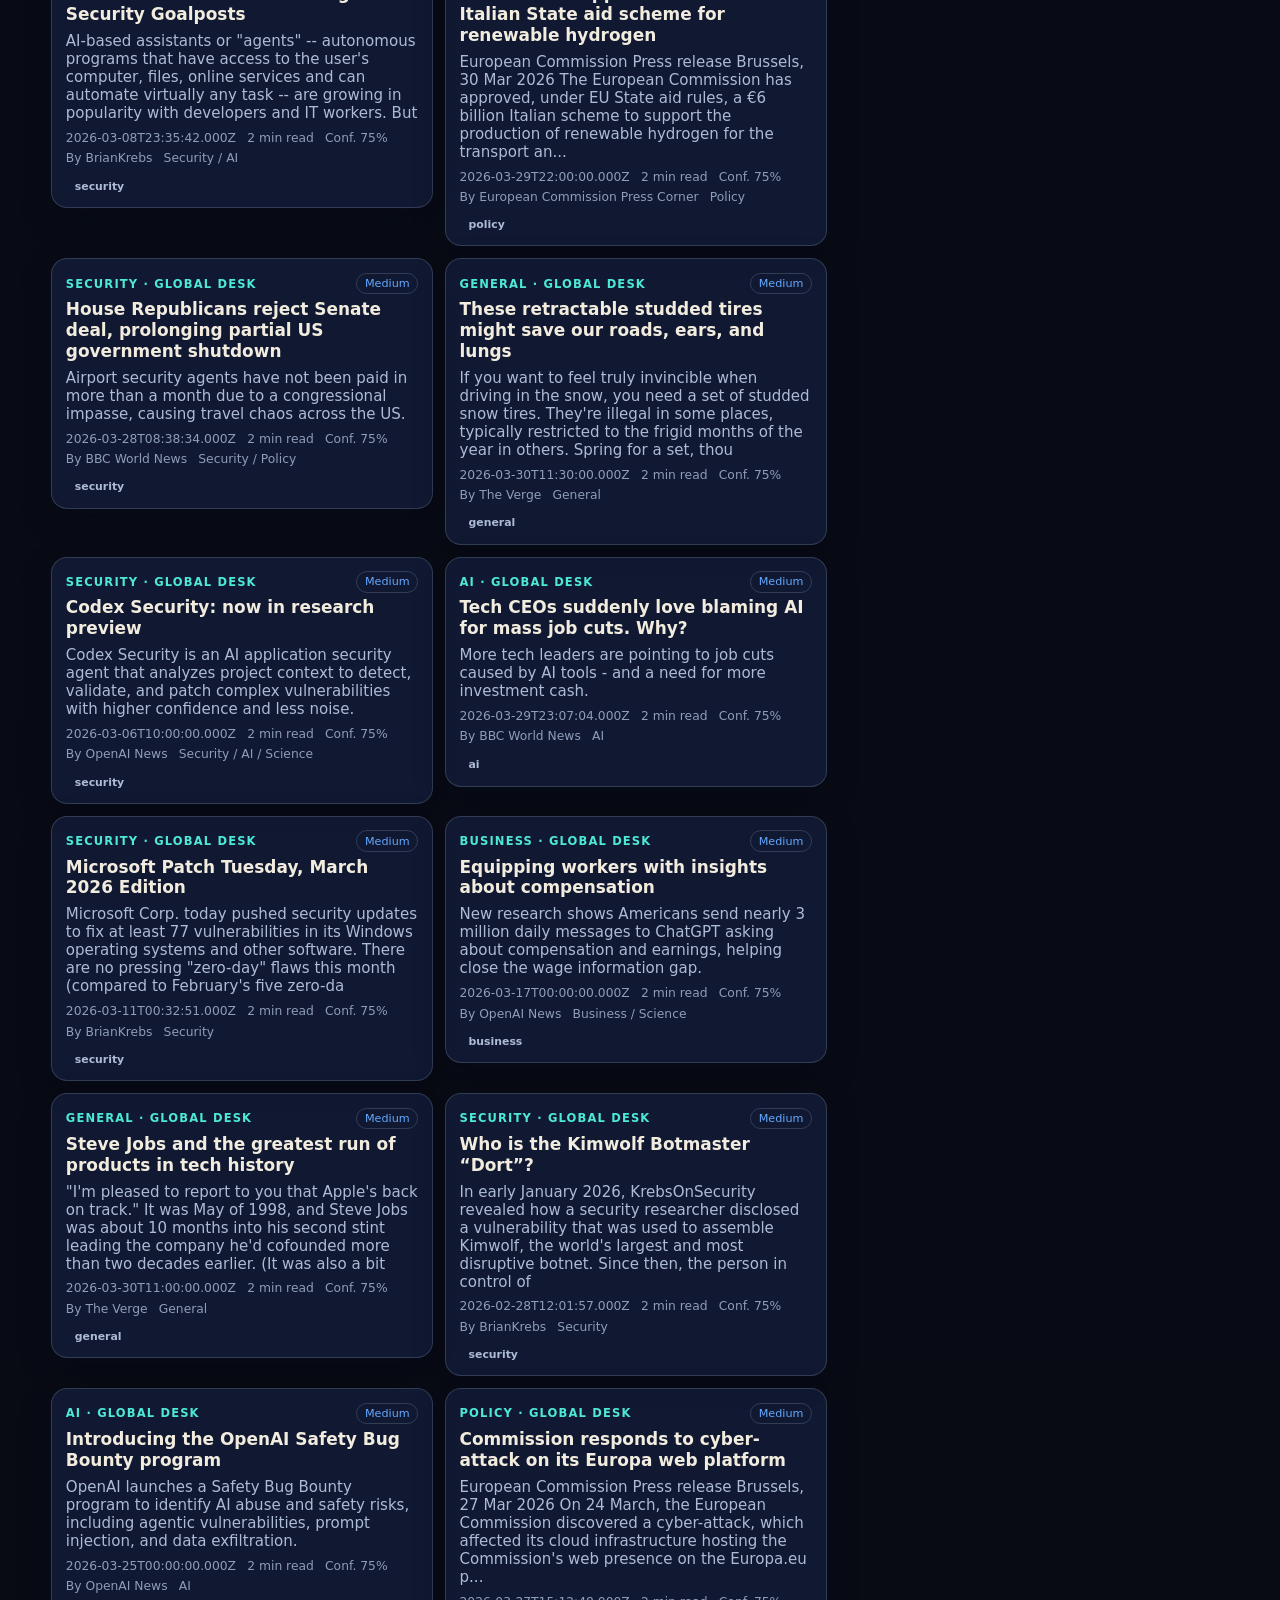
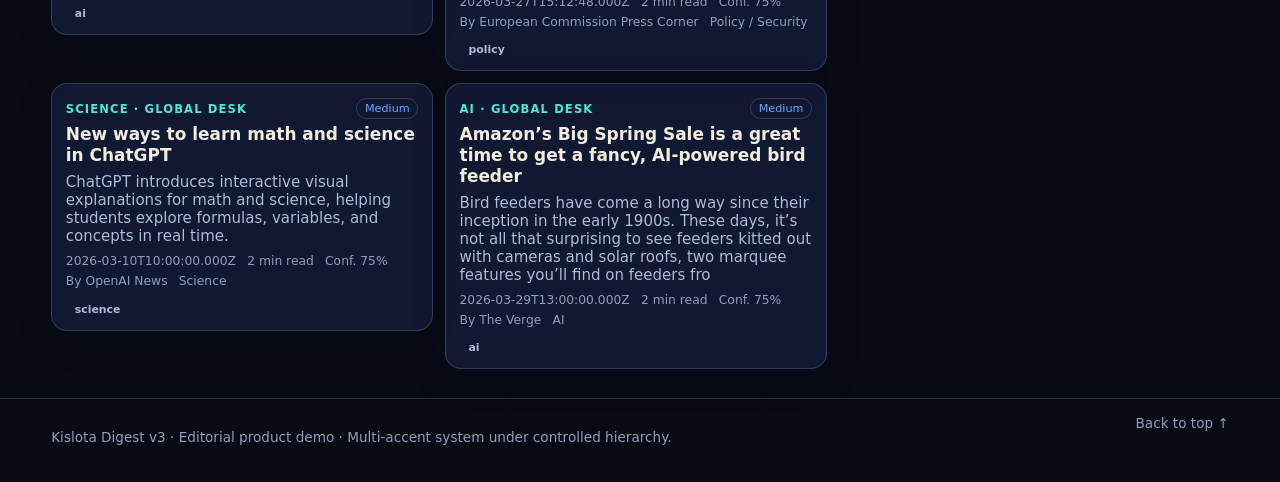
==== commit f358c7e4: "Add live smoke status widgets for homepage and article" ====
--- a/index.html
+++ b/index.html
@@ -116,6 +116,19 @@
       </section>
 
       <aside class="sidebar">
+        <section class="panel widget smoke-widget" aria-label="Live smoke checks" id="smoke-status-widget">
+          <p class="kicker">Live smoke</p>
+          <h3>Feed wiring status</h3>
+          <ul class="smoke-list" id="smoke-status-list">
+            <li><span>Feed source</span><strong>checking…</strong></li>
+            <li><span>Feed items</span><strong>—</strong></li>
+            <li><span>Ticker</span><strong>—</strong></li>
+            <li><span>Hero / featured</span><strong>—</strong></li>
+            <li><span>Article links</span><strong>—</strong></li>
+            <li><span>Payload time</span><strong>—</strong></li>
+          </ul>
+        </section>
+
         <section class="panel widget" aria-label="Signal filters">
           <p class="kicker">Signal board</p>
           <h3>Filter by pulse</h3>
--- a/styles.css
+++ b/styles.css
@@ -466,6 +466,54 @@
 .editions dt { color: var(--muted); }
 .editions dd { margin: 0; color: var(--text-strong); font-weight: 700; }
 
+.smoke-widget {
+  border-color: color-mix(in srgb, var(--psychic) 28%, var(--line));
+}
+
+.smoke-list {
+  list-style: none;
+  padding: 0;
+  margin: .62rem 0 0;
+  display: grid;
+  gap: .42rem;
+}
+
+.smoke-list li {
+  display: flex;
+  justify-content: space-between;
+  gap: .6rem;
+  border-bottom: 1px dashed var(--line);
+  padding-bottom: .4rem;
+  font-size: .82rem;
+}
+
+.smoke-list span {
+  color: var(--muted);
+}
+
+.smoke-list strong {
+  font-weight: 700;
+  color: var(--text-strong);
+  text-align: right;
+}
+
+.smoke-ok { color: var(--psychic) !important; }
+.smoke-warn { color: var(--hotspot) !important; }
+.smoke-bad { color: var(--threat) !important; }
+
+.article-smoke {
+  margin: .7rem 0 .4rem;
+  padding: .56rem .62rem;
+  border: 1px dashed color-mix(in srgb, var(--alien) 45%, var(--line));
+  border-radius: var(--radius-sm);
+  font-size: .78rem;
+  color: var(--muted);
+}
+
+.article-smoke strong {
+  color: var(--text-strong);
+}
+
 .label { font-size: .68rem; border-radius: 999px; padding: .22rem .5rem; border: 1px solid transparent; font-weight: 700; text-transform: lowercase; }
 .psychic { color: var(--psychic); background: color-mix(in srgb, var(--psychic) 20%, transparent); border-color: color-mix(in srgb, var(--psychic) 35%, transparent); }
 .alien { color: var(--alien); background: color-mix(in srgb, var(--alien) 20%, transparent); border-color: color-mix(in srgb, var(--alien) 35%, transparent); }
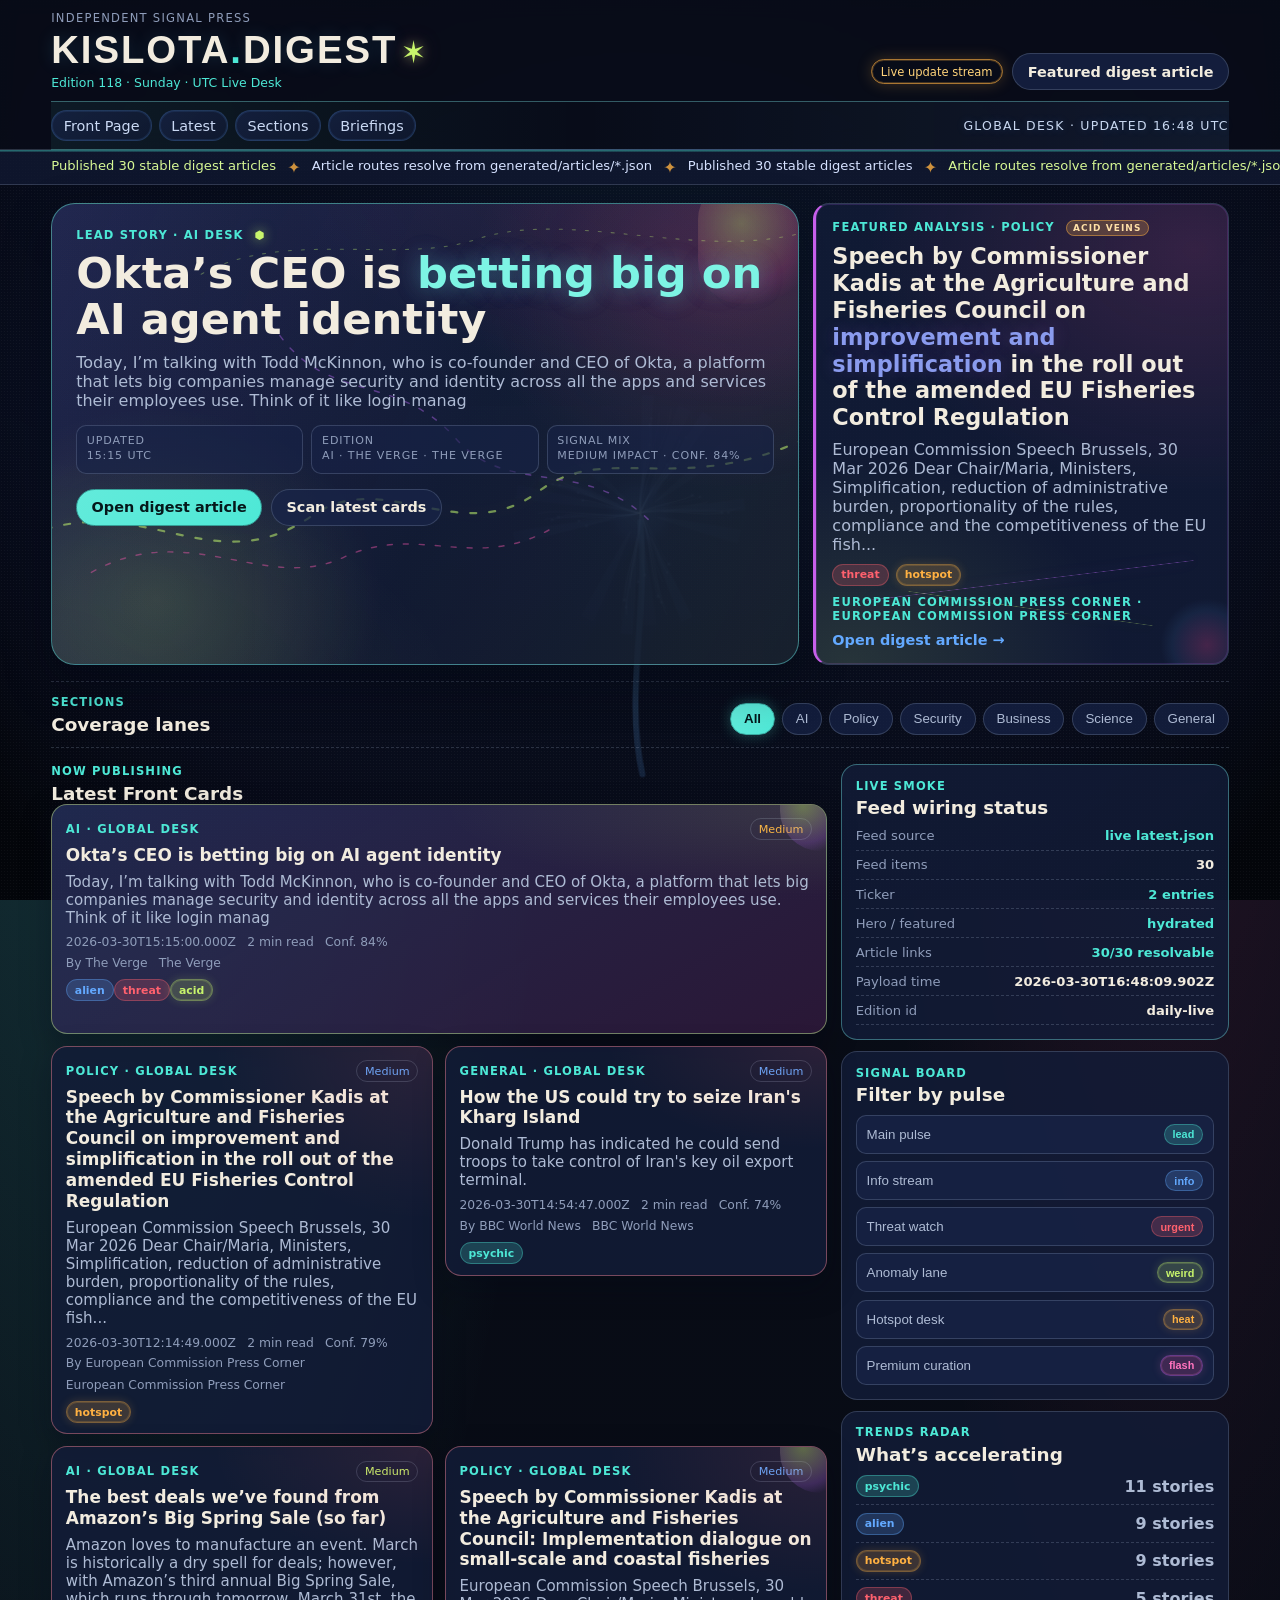
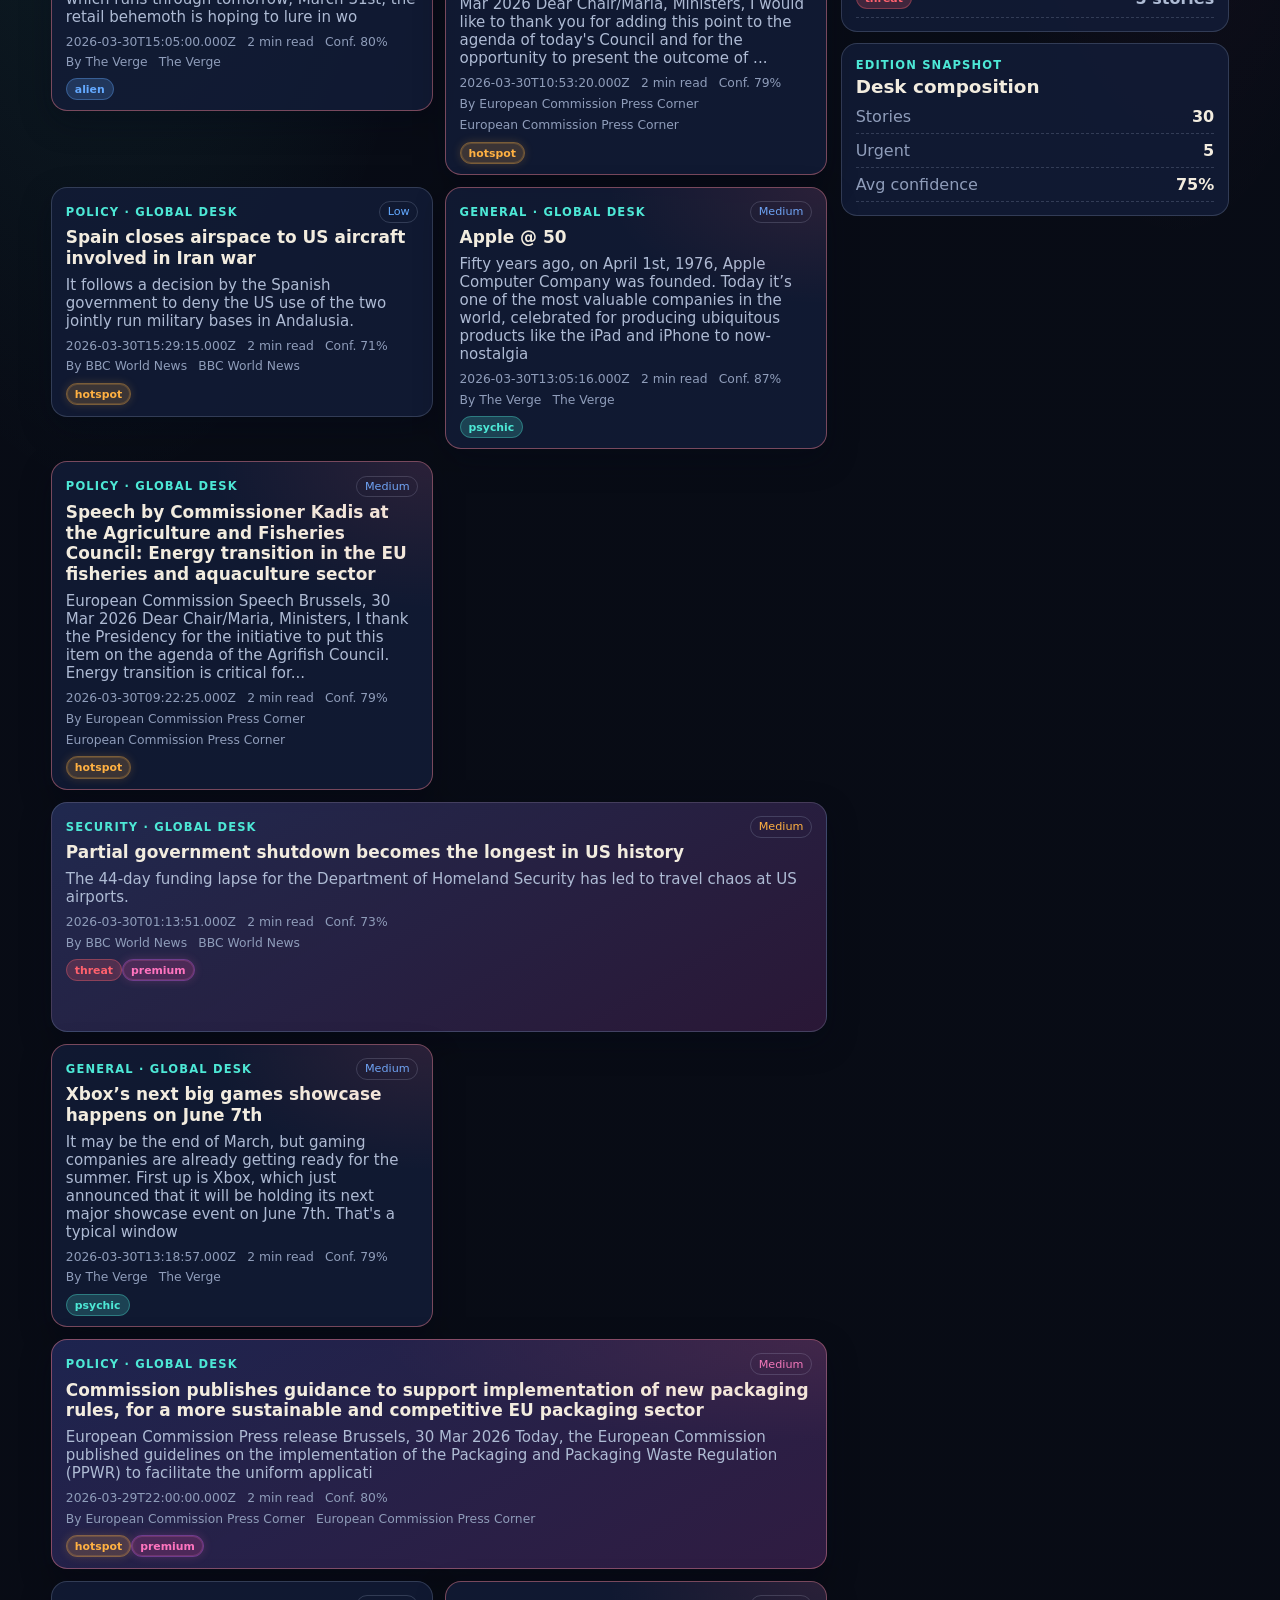
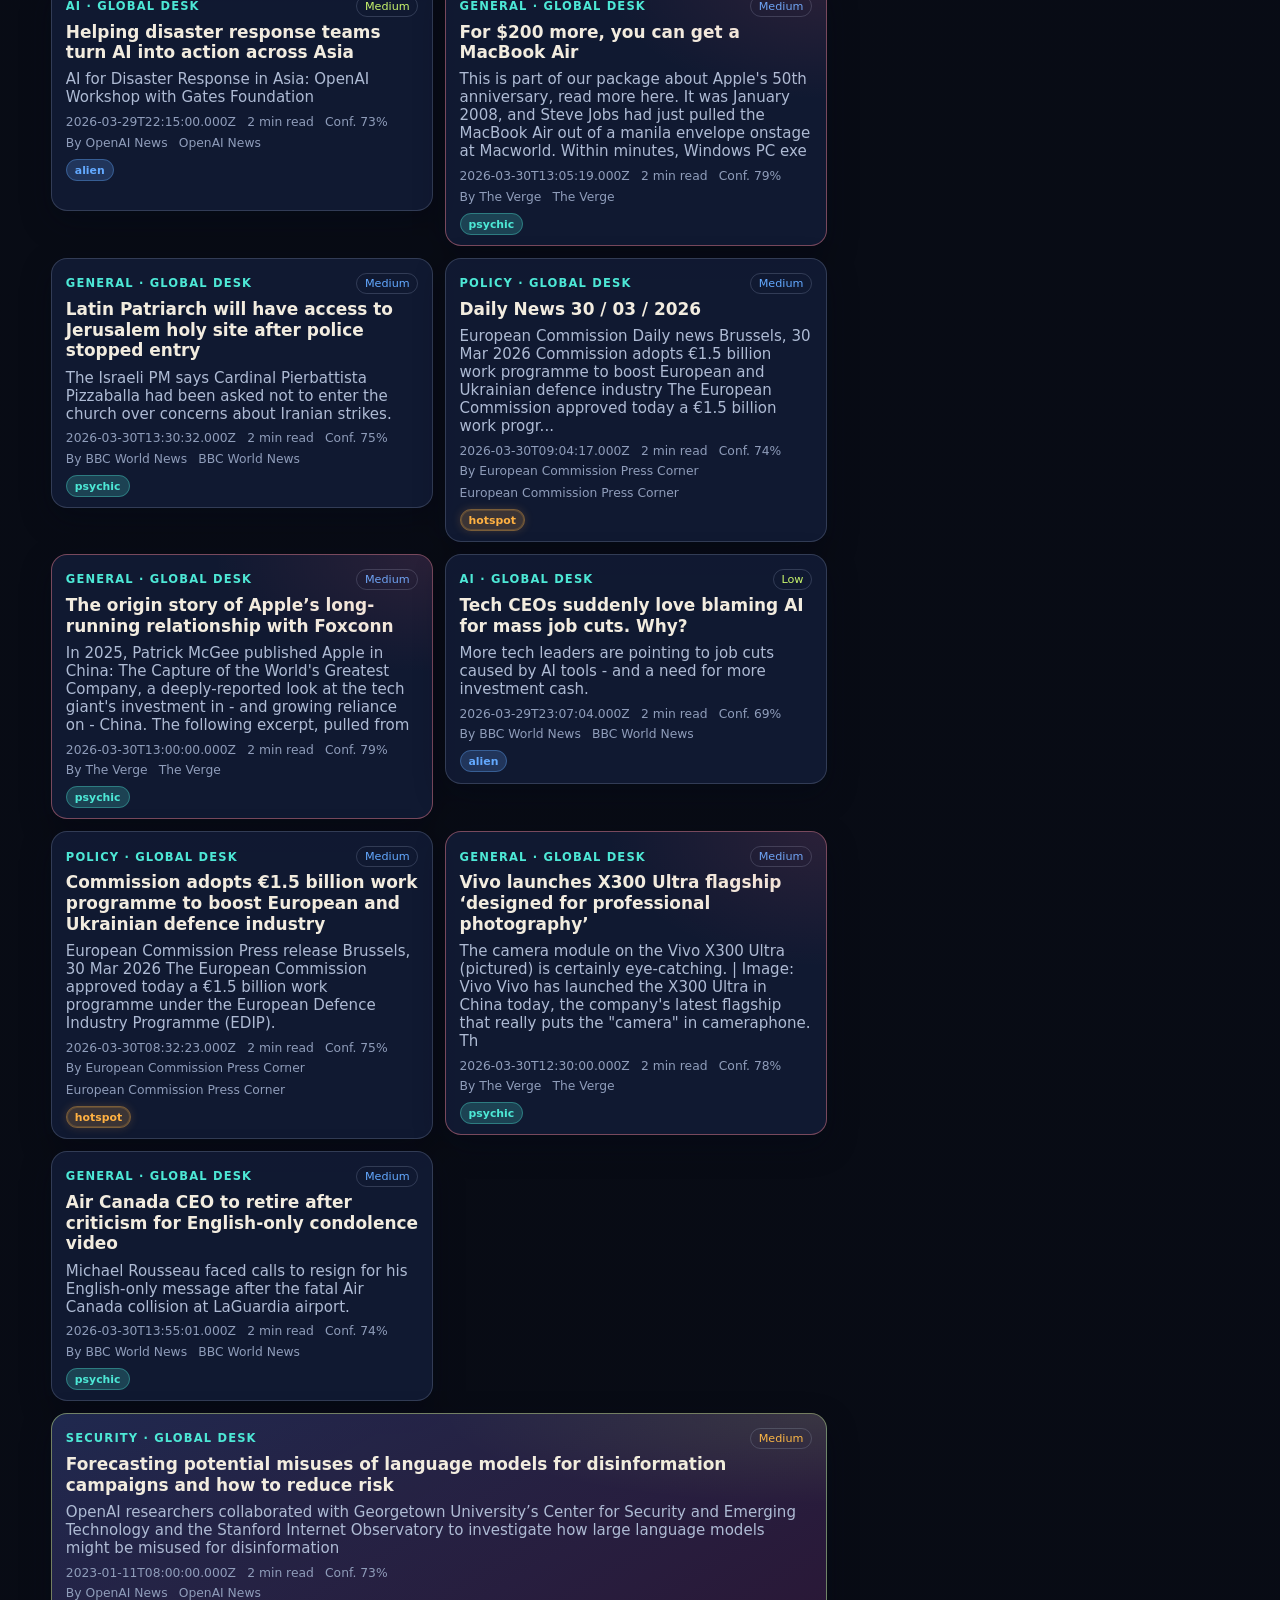
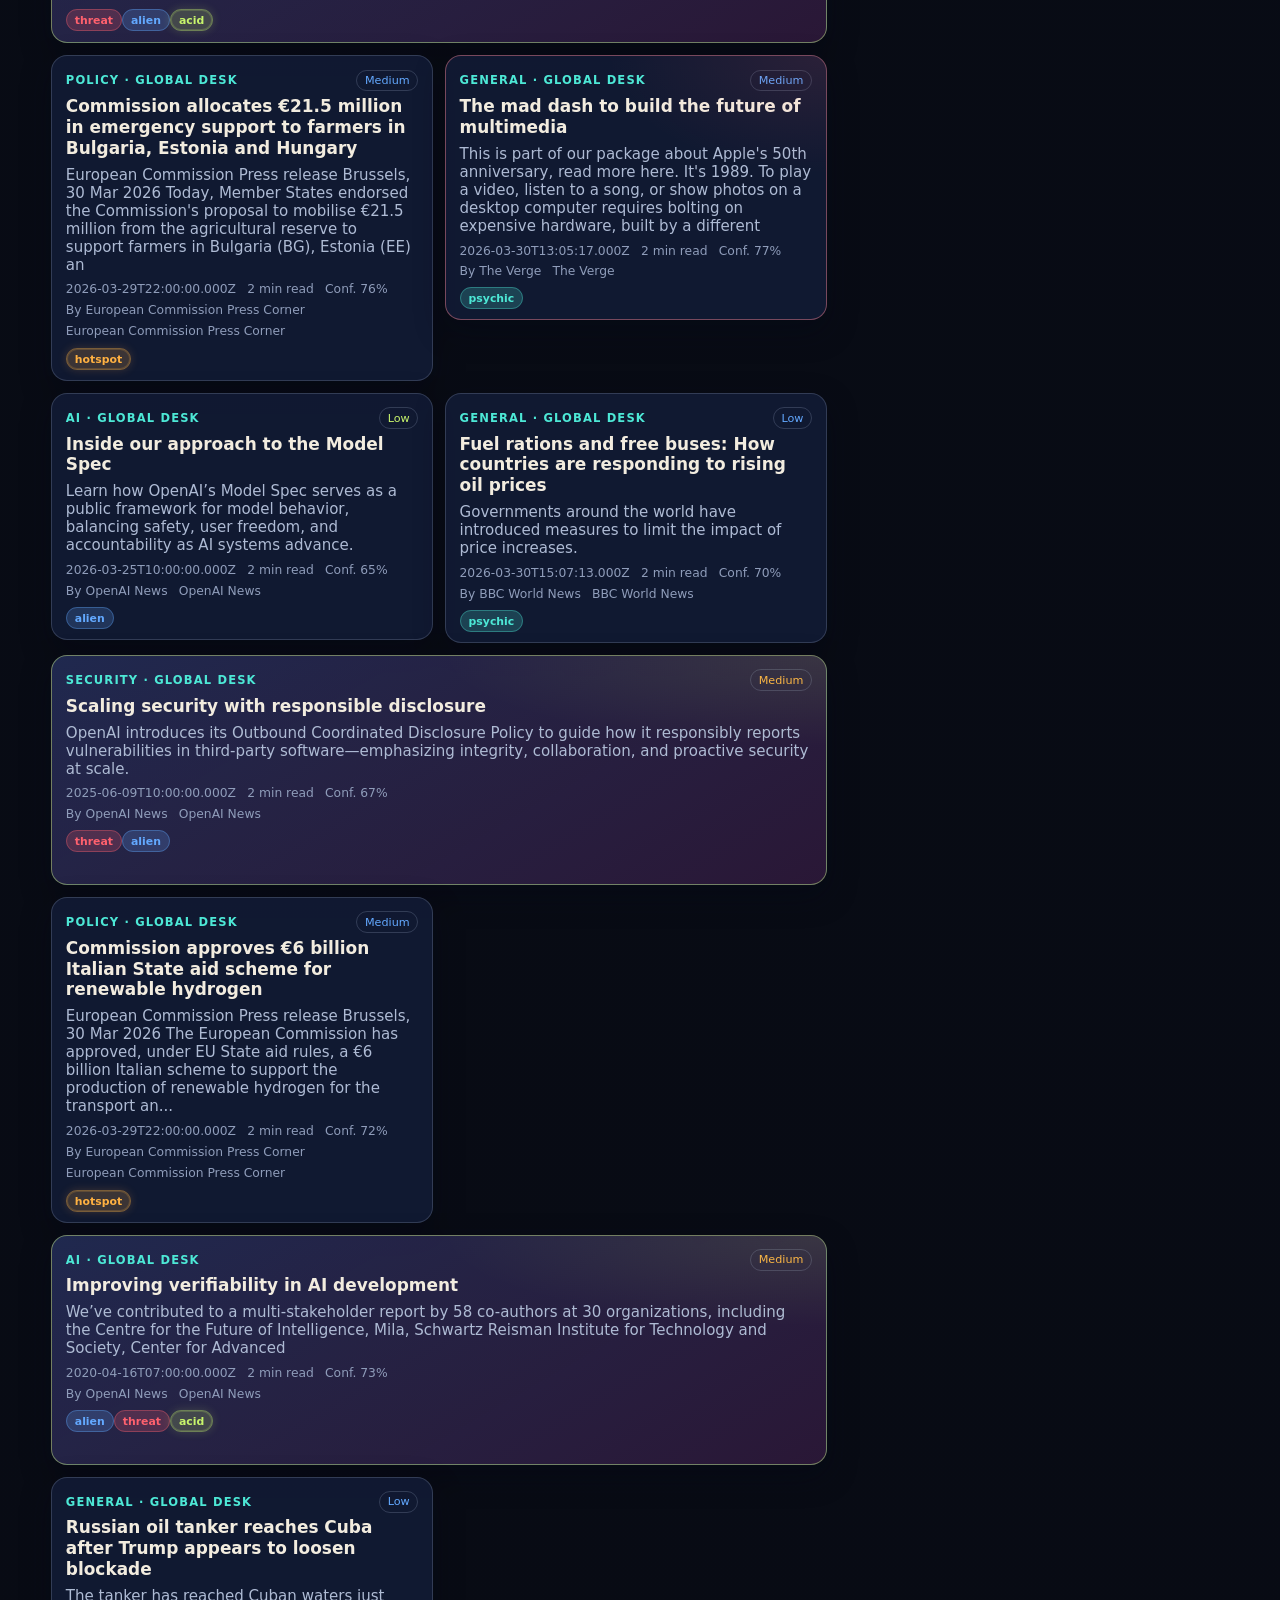
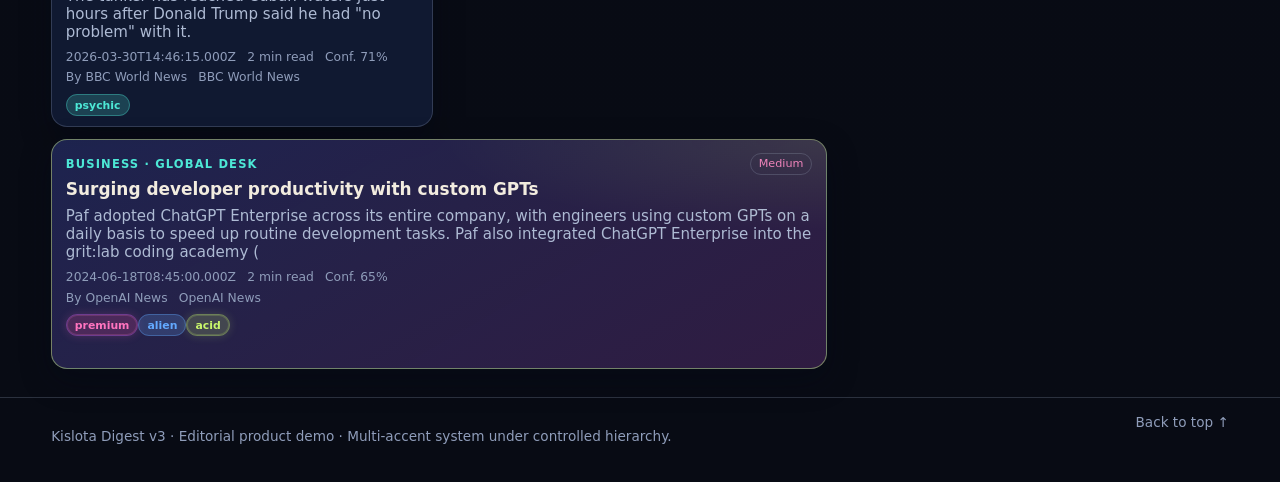
==== commit abdc889e: "feat: publish stable article artifacts" ====
--- a/index.html
+++ b/index.html
@@ -20,7 +20,7 @@
 
       <div class="masthead-actions">
         <span class="status-pill">Live update stream</span>
-        <a class="btn btn-ghost" href="article.html">Featured article</a>
+        <a class="btn btn-ghost" id="masthead-featured-link" href="#front-page">Featured digest article</a>
       </div>
     </div>
 
@@ -31,7 +31,7 @@
         <a class="nav-link" href="#sections">Sections</a>
         <a class="nav-link" href="#briefings">Briefings</a>
       </nav>
-      <p class="edition-note">Global editorial desk · Version v3 demo</p>
+      <p class="edition-note" id="edition-note">Global editorial desk · Summary/provenance digest</p>
     </div>
   </header>
 
@@ -67,7 +67,7 @@
         </div>
 
         <div class="hero-actions">
-          <a class="btn btn-primary" id="hero-primary-cta" href="article.html">Read full cover story</a>
+          <a class="btn btn-primary" id="hero-primary-cta" href="#latest-grid">Open digest article</a>
           <a class="btn btn-ghost" href="#latest-grid">Scan latest cards</a>
         </div>
       </article>
@@ -86,7 +86,7 @@
           <span class="label hotspot">hotspot</span>
         </div>
         <p class="kicker" id="featured-meta">Analysis · Desk curated</p>
-        <a class="read-more" id="featured-cta" href="article.html">Open long read →</a>
+        <a class="read-more" id="featured-cta" href="#latest-grid">Open digest article →</a>
       </article>
     </section>
 
@@ -97,12 +97,12 @@
       </div>
       <div class="chips">
         <button class="chip active" data-category="All">All</button>
-        <button class="chip" data-category="Tech">Tech</button>
+        <button class="chip" data-category="AI">AI</button>
         <button class="chip" data-category="Policy">Policy</button>
+        <button class="chip" data-category="Security">Security</button>
+        <button class="chip" data-category="Business">Business</button>
         <button class="chip" data-category="Science">Science</button>
-        <button class="chip" data-category="Business">Business</button>
-        <button class="chip" data-category="Culture">Culture</button>
-        <button class="chip" data-category="City">City</button>
+        <button class="chip" data-category="General">General</button>
       </div>
     </section>
 
--- a/styles.css
+++ b/styles.css
@@ -424,8 +424,40 @@
 .main-layout { display: grid; grid-template-columns: minmax(0,2fr) minmax(290px,1fr); gap: .9rem; }
 .latest-grid { display: grid; grid-template-columns: repeat(2, minmax(0,1fr)); gap: .75rem; }
 .card-link { display: block; color: inherit; text-decoration: none; }
+.card-link.span-major,
+.card-link.span-wide {
+  grid-column: span 2;
+}
 .card { padding: .85rem; min-height: 230px; transition: .18s ease; box-shadow: 0 11px 30px rgba(3,8,22,.34); }
 .homepage .latest-grid .card { position: relative; overflow: hidden; }
+.homepage .latest-grid .card.story-lead,
+.homepage .latest-grid .card.story-threat {
+  border-color: color-mix(in srgb, var(--threat) 34%, var(--line));
+}
+.homepage .latest-grid .card.story-premium {
+  border-color: color-mix(in srgb, var(--violet) 36%, var(--line));
+}
+.homepage .latest-grid .card.story-anomaly {
+  border-color: color-mix(in srgb, var(--acid) 36%, var(--line));
+}
+.homepage .latest-grid .card.accent-hero::before,
+.homepage .latest-grid .card.accent-featured::before,
+.homepage .latest-grid .card.accent-anomaly::before {
+  content: "";
+  position: absolute;
+  inset: 0;
+  pointer-events: none;
+  opacity: .55;
+}
+.homepage .latest-grid .card.accent-hero::before {
+  background: radial-gradient(90% 70% at 100% 0%, rgba(255, 97, 110, 0.2), transparent 64%);
+}
+.homepage .latest-grid .card.accent-featured::before {
+  background: radial-gradient(90% 70% at 100% 0%, rgba(183, 100, 255, 0.2), transparent 64%);
+}
+.homepage .latest-grid .card.accent-anomaly::before {
+  background: radial-gradient(80% 64% at 100% 0%, rgba(200, 245, 108, 0.2), transparent 62%);
+}
 .homepage .latest-grid .card-link:nth-child(1) .card::after,
 .homepage .latest-grid .card-link:nth-child(5) .card::after {
   content: "";
@@ -593,6 +625,8 @@
   }
 
   .latest-grid { grid-template-columns: 1fr; }
+  .card-link.span-major,
+  .card-link.span-wide { grid-column: span 1; }
   .sections-bar { flex-direction: column; align-items: start; }
   .ticker-track { animation-duration: 36s; }
   .card { min-height: 0; }
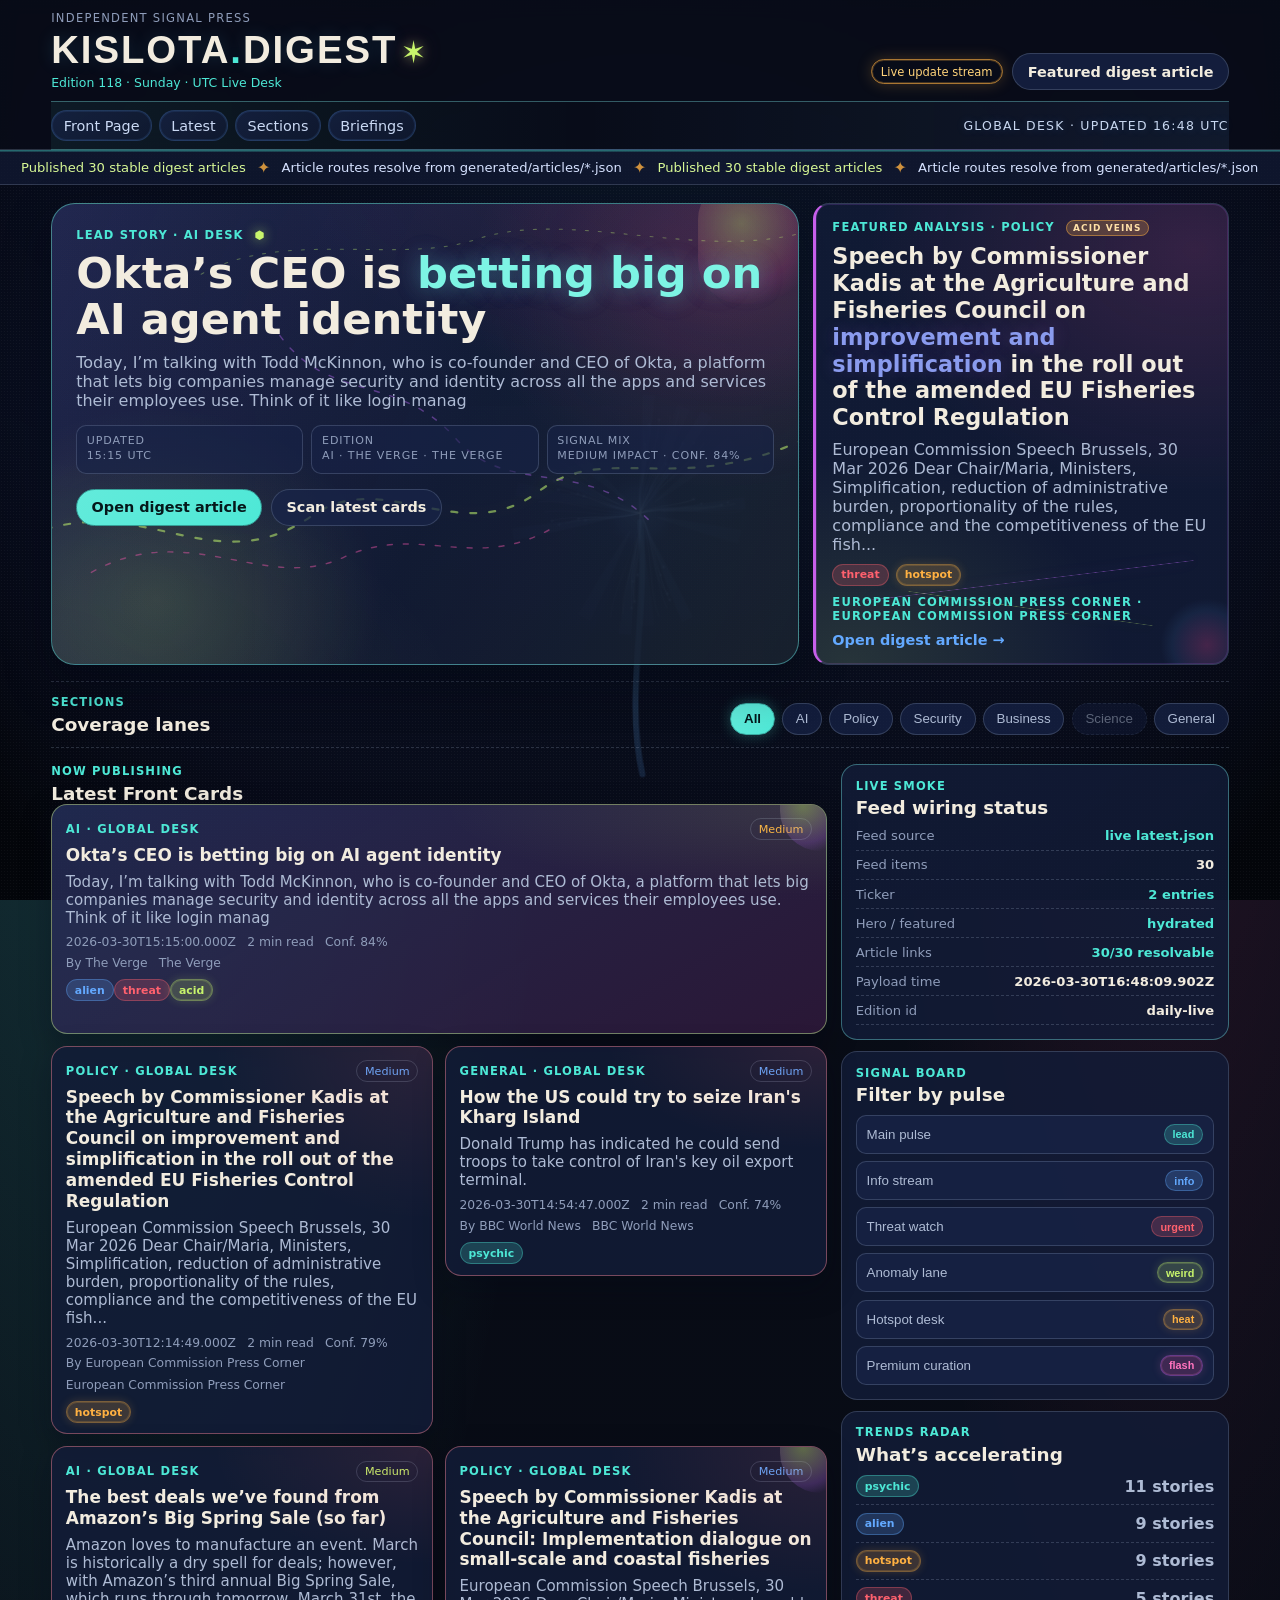
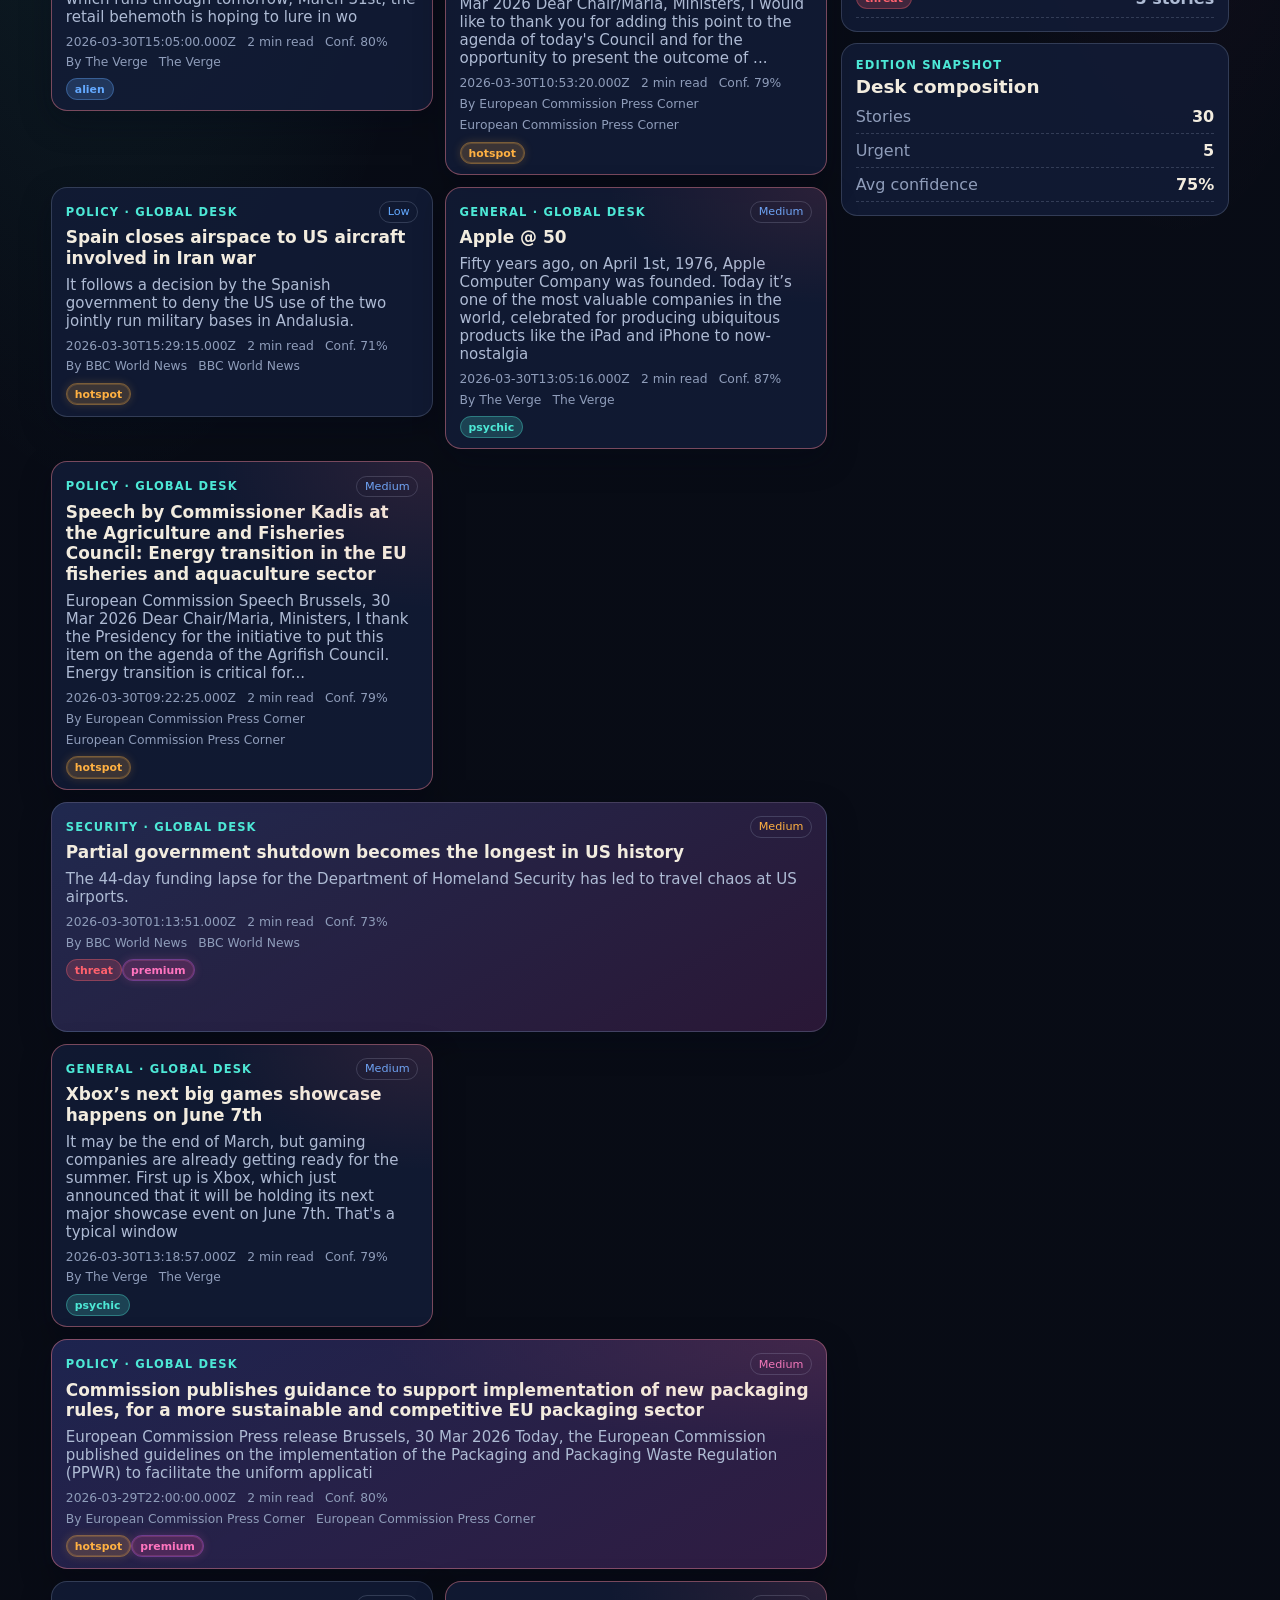
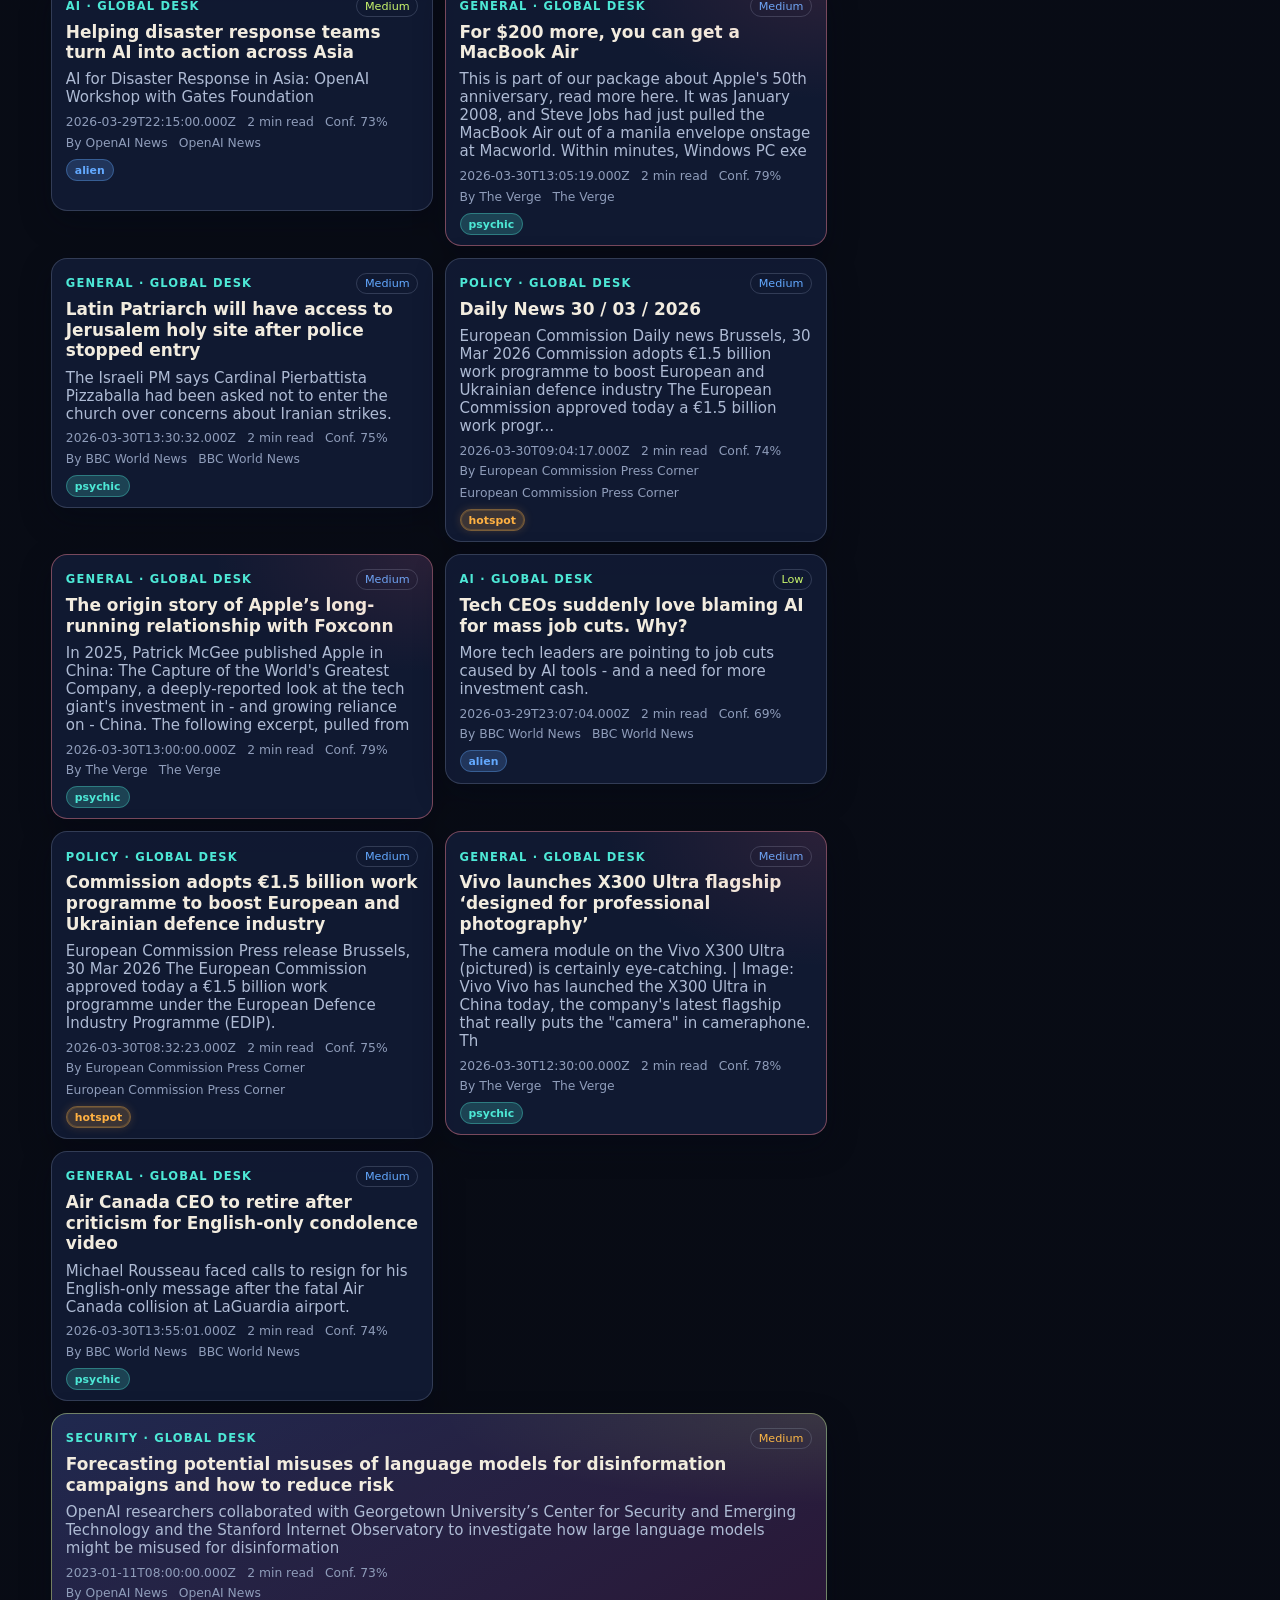
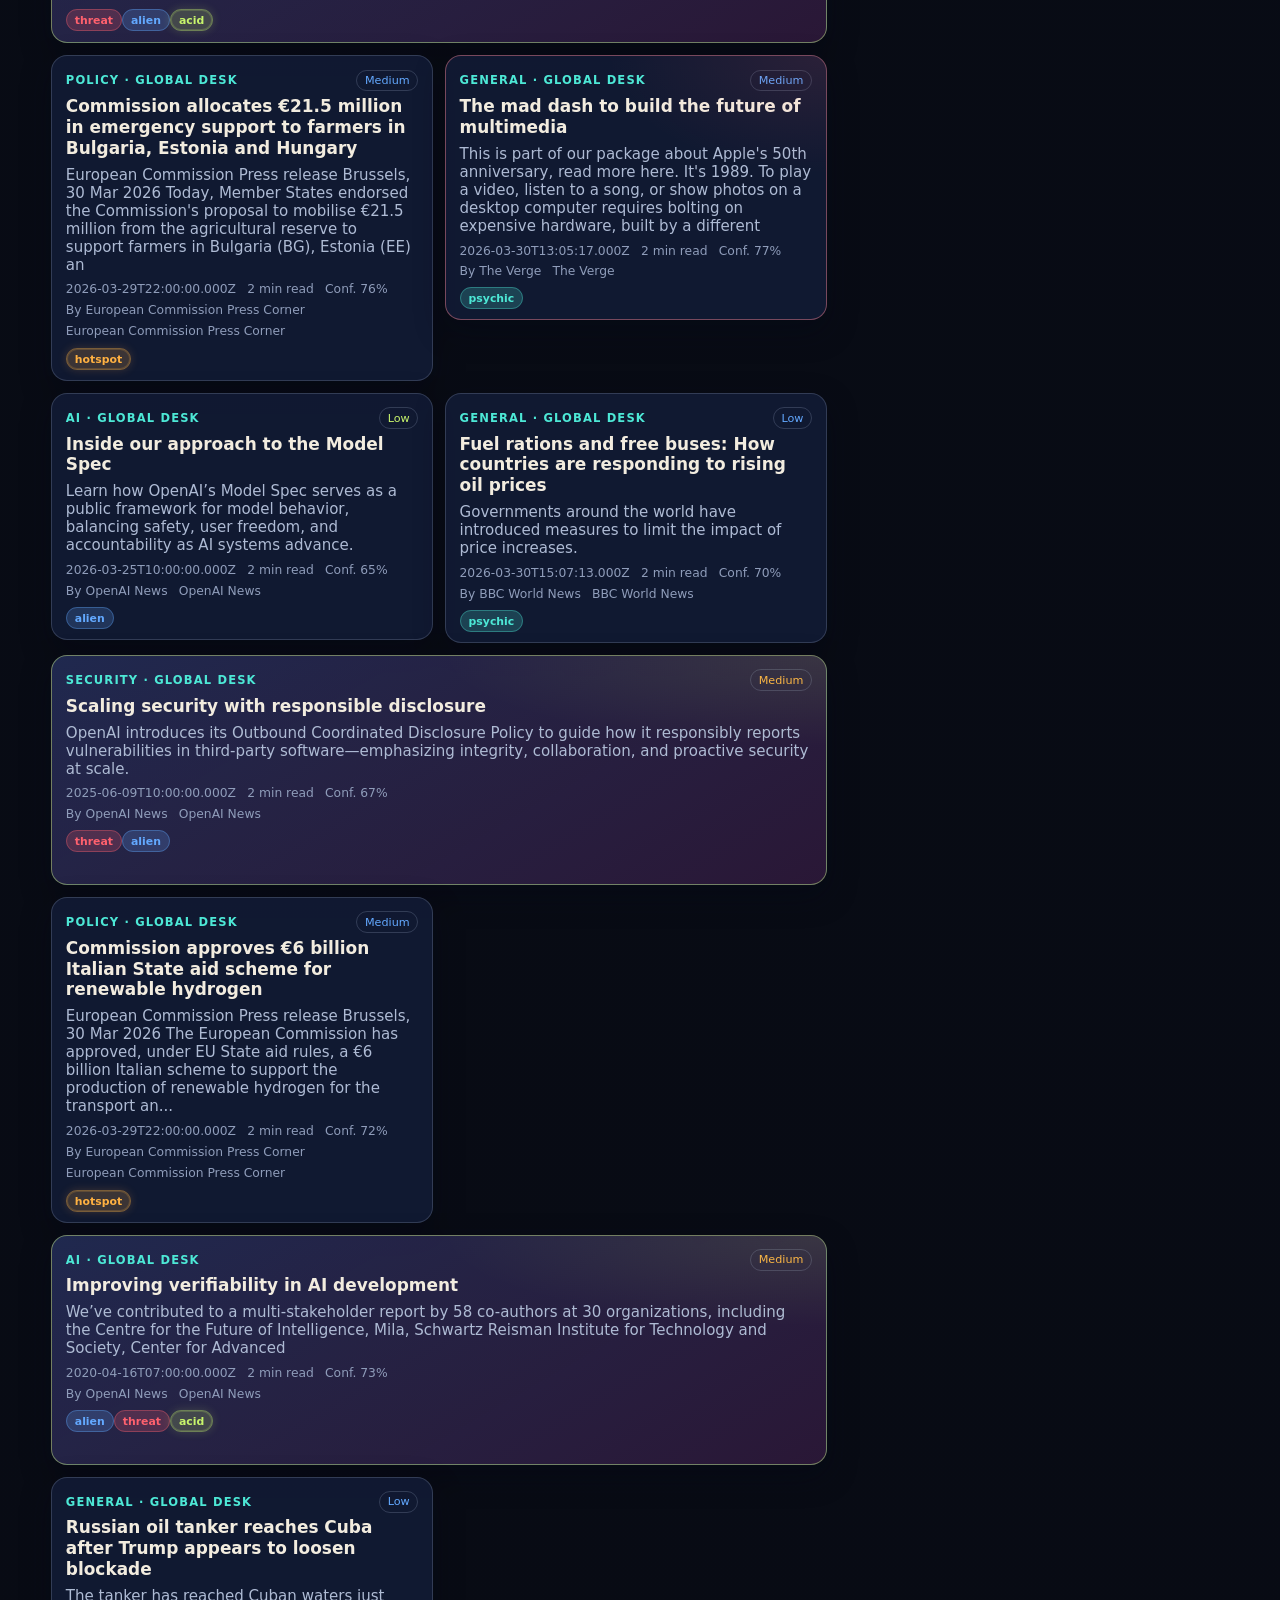
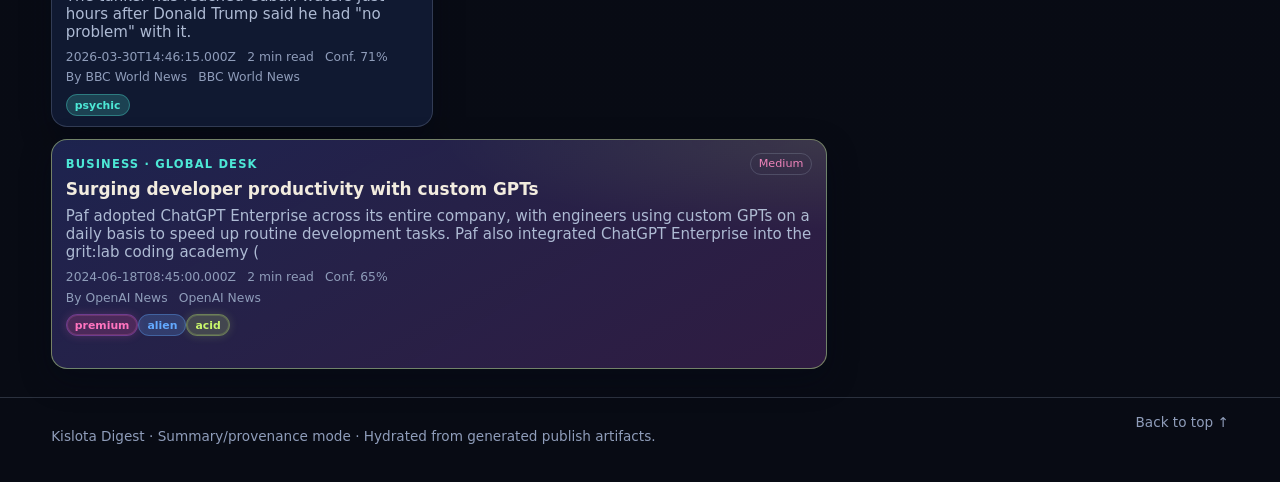
==== commit bbffbb70: "fix: harden ticker motion and artifact loading" ====
--- a/index.html
+++ b/index.html
@@ -4,7 +4,7 @@
   <meta charset="UTF-8" />
   <meta name="viewport" content="width=device-width, initial-scale=1.0" />
   <title>Kislota Digest v3 — Editorial Front Page</title>
-  <meta name="description" content="Kislota Digest v3: a branded digital magazine demo with front-page composition, signal taxonomy, and editorial rhythm." />
+  <meta name="description" content="Kislota Digest: live summary/provenance front page hydrated from generated publish artifacts." />
   <link rel="stylesheet" href="styles.css" />
 </head>
 <body class="homepage" data-bg-scene="signal-bloom" data-bg-mode="ambient" data-bg-veil="0.33">
@@ -163,7 +163,7 @@
 
   <footer class="site-footer">
     <div class="wrapper footer-grid">
-      <p>Kislota Digest v3 · Editorial product demo · Multi-accent system under controlled hierarchy.</p>
+      <p>Kislota Digest · Summary/provenance mode · Hydrated from generated publish artifacts.</p>
       <a href="#top">Back to top ↑</a>
     </div>
   </footer>
--- a/styles.css
+++ b/styles.css
@@ -215,14 +215,41 @@
   border-top: 1px solid color-mix(in srgb, var(--psychic) 28%, transparent);
   box-shadow: inset 0 1px 0 color-mix(in srgb, var(--psychic) 22%, transparent);
 }
-.ticker-track { display: flex; white-space: nowrap; gap: .7rem; padding: .44rem 0; animation: ticker 28s linear infinite; }
+.ticker-track {
+  --ticker-loop-distance: 320px;
+  --ticker-duration: 24s;
+  display: flex;
+  align-items: center;
+  white-space: nowrap;
+  gap: .7rem;
+  padding: .44rem 0;
+  width: max-content;
+  will-change: transform;
+  transform: translate3d(0, 0, 0);
+}
+
+.ticker-track.ticker-ready {
+  animation: ticker-loop var(--ticker-duration) linear infinite;
+}
+
+.ticker-segment {
+  display: inline-flex;
+  align-items: center;
+  gap: .7rem;
+  flex: 0 0 auto;
+}
+
 .homepage .ticker-item {
   color: #d6e2ff;
 }
 .homepage .ticker-item:nth-child(6n + 1) { color: color-mix(in srgb, var(--acid) 72%, white); }
-.ticker-item { font-size: .82rem; color: #d0daf1; }
-.ticker-sep { color: var(--hotspot); opacity: .8; }
-@keyframes ticker { from { transform: translateX(0); } to { transform: translateX(-50%); } }
+.ticker-item { font-size: .82rem; color: #d0daf1; flex: 0 0 auto; }
+.ticker-sep { color: var(--hotspot); opacity: .8; flex: 0 0 auto; }
+
+@keyframes ticker-loop {
+  from { transform: translate3d(0, 0, 0); }
+  to { transform: translate3d(calc(-1 * var(--ticker-loop-distance)), 0, 0); }
+}
 
 .page { padding: 1.1rem 0 1.8rem; }
 .front-page { display: grid; grid-template-columns: minmax(0, 1.8fr) minmax(280px, 1fr); gap: .9rem; margin-bottom: 1rem; }
@@ -417,6 +444,13 @@
 .chip { cursor: pointer; border: 1px solid var(--line); border-radius: 999px; padding: .46rem .8rem; color: var(--text); background: color-mix(in srgb, var(--surface-2) 70%, transparent); transition: .16s ease; }
 .chip:hover { transform: translateY(-1px); border-color: color-mix(in srgb, var(--alien) 45%, var(--line)); }
 .chip.active { background: linear-gradient(120deg, color-mix(in srgb, var(--psychic) 88%, white), var(--psychic)); color: #04171a; border-color: color-mix(in srgb, var(--psychic) 65%, #183a40); font-weight: 700; }
+.chip:disabled,
+.chip.chip-disabled {
+  cursor: not-allowed;
+  opacity: .5;
+  border-style: dashed;
+  transform: none !important;
+}
 .homepage .chip.active {
   box-shadow: 0 0 14px color-mix(in srgb, var(--psychic) 30%, transparent);
 }
@@ -473,6 +507,10 @@
 .card:hover { transform: translateY(-3px); border-color: color-mix(in srgb, var(--psychic) 45%, var(--line)); }
 .card-top { display: flex; justify-content: space-between; align-items: center; gap: .5rem; margin-bottom: .3rem; }
 .card h4 { margin: 0 0 .45rem; color: var(--text-strong); line-height: 1.23; font-size: 1.06rem; }
+.empty-state-card {
+  min-height: 0;
+  border-style: dashed;
+}
 .deck { margin: 0 0 .55rem; font-size: .94rem; }
 .meta-line { display: flex; flex-wrap: wrap; gap: .48rem .7rem; font-size: .77rem; color: var(--muted); margin-bottom: .4rem; }
 .meta-line.compact { margin-bottom: .55rem; }
@@ -628,7 +666,7 @@
   .card-link.span-major,
   .card-link.span-wide { grid-column: span 1; }
   .sections-bar { flex-direction: column; align-items: start; }
-  .ticker-track { animation-duration: 36s; }
+  .ticker-track { --ticker-duration: 36s; }
   .card { min-height: 0; }
 
   .wordmark-pulse,
@@ -667,4 +705,9 @@
   .acid-veins-svg {
     opacity: .58;
   }
-}
+
+  .ticker-track.ticker-ready {
+    animation: none !important;
+    transform: none !important;
+  }
+}
